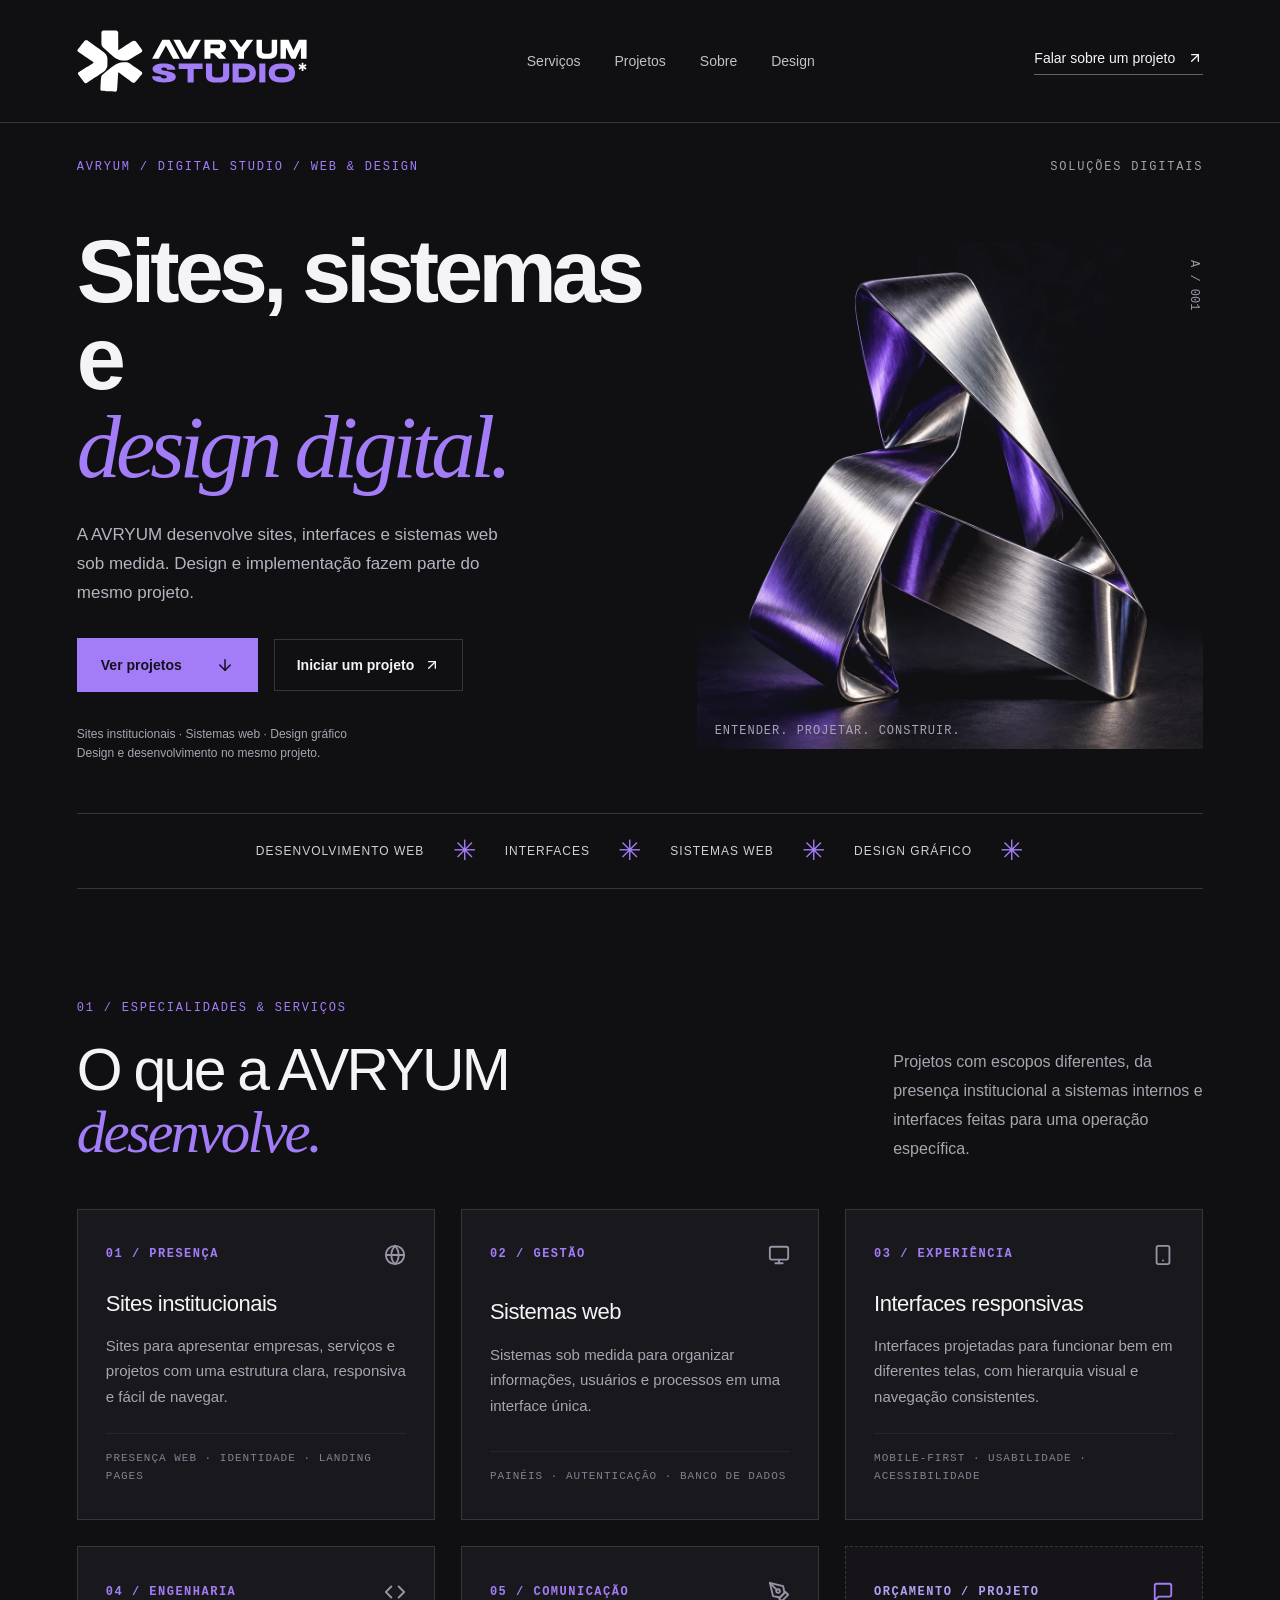
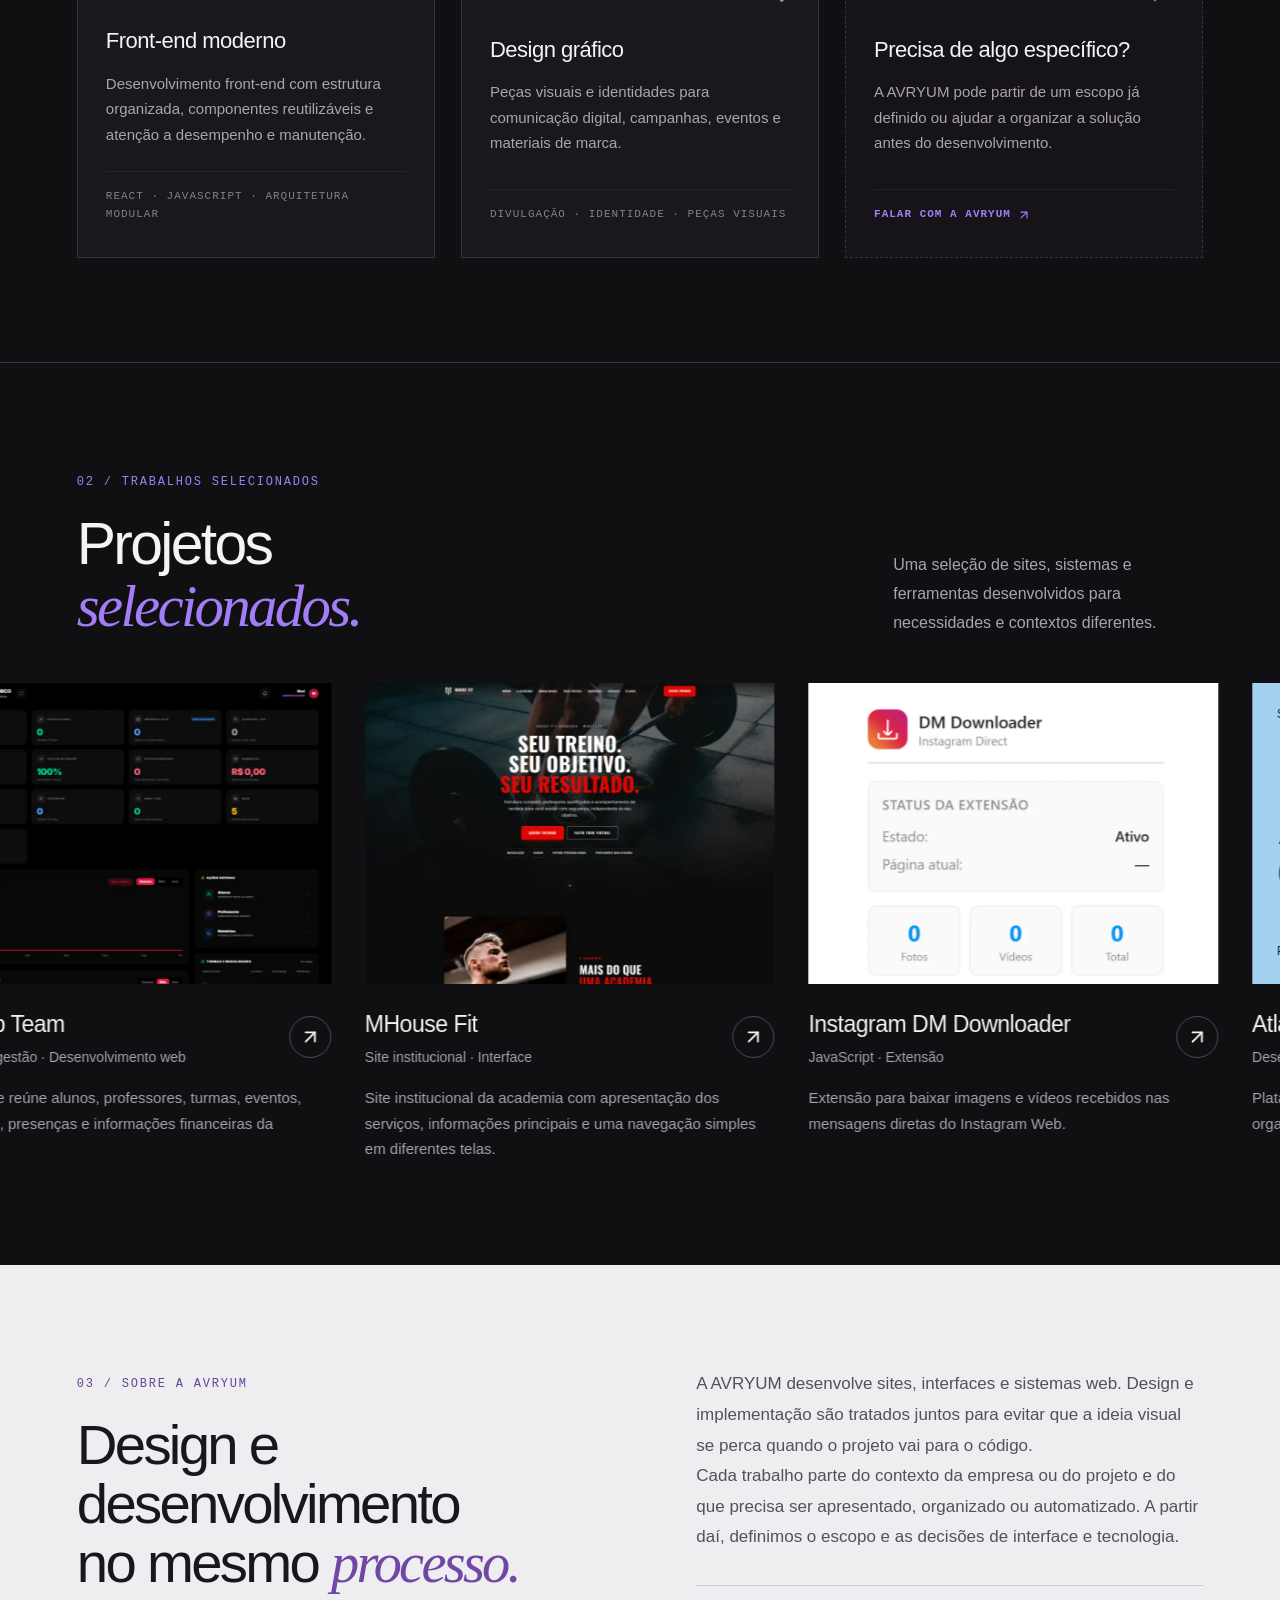
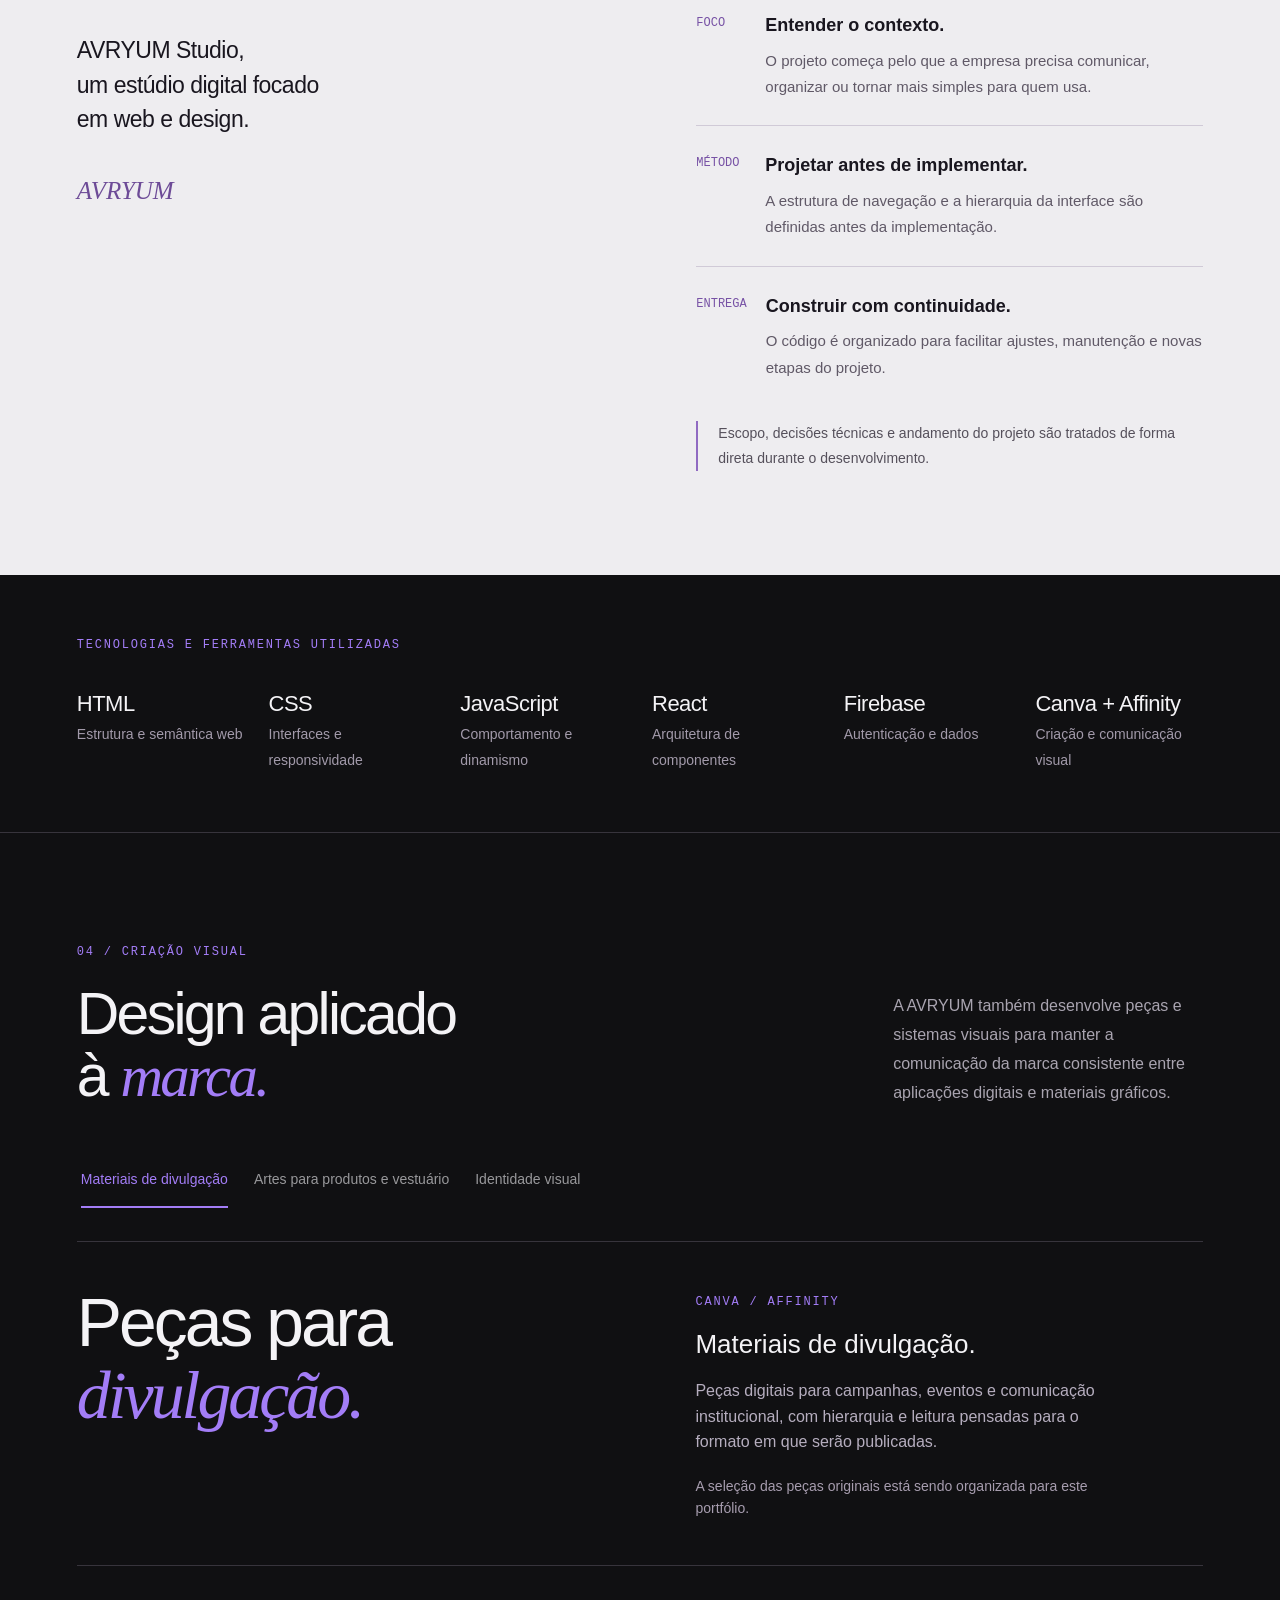
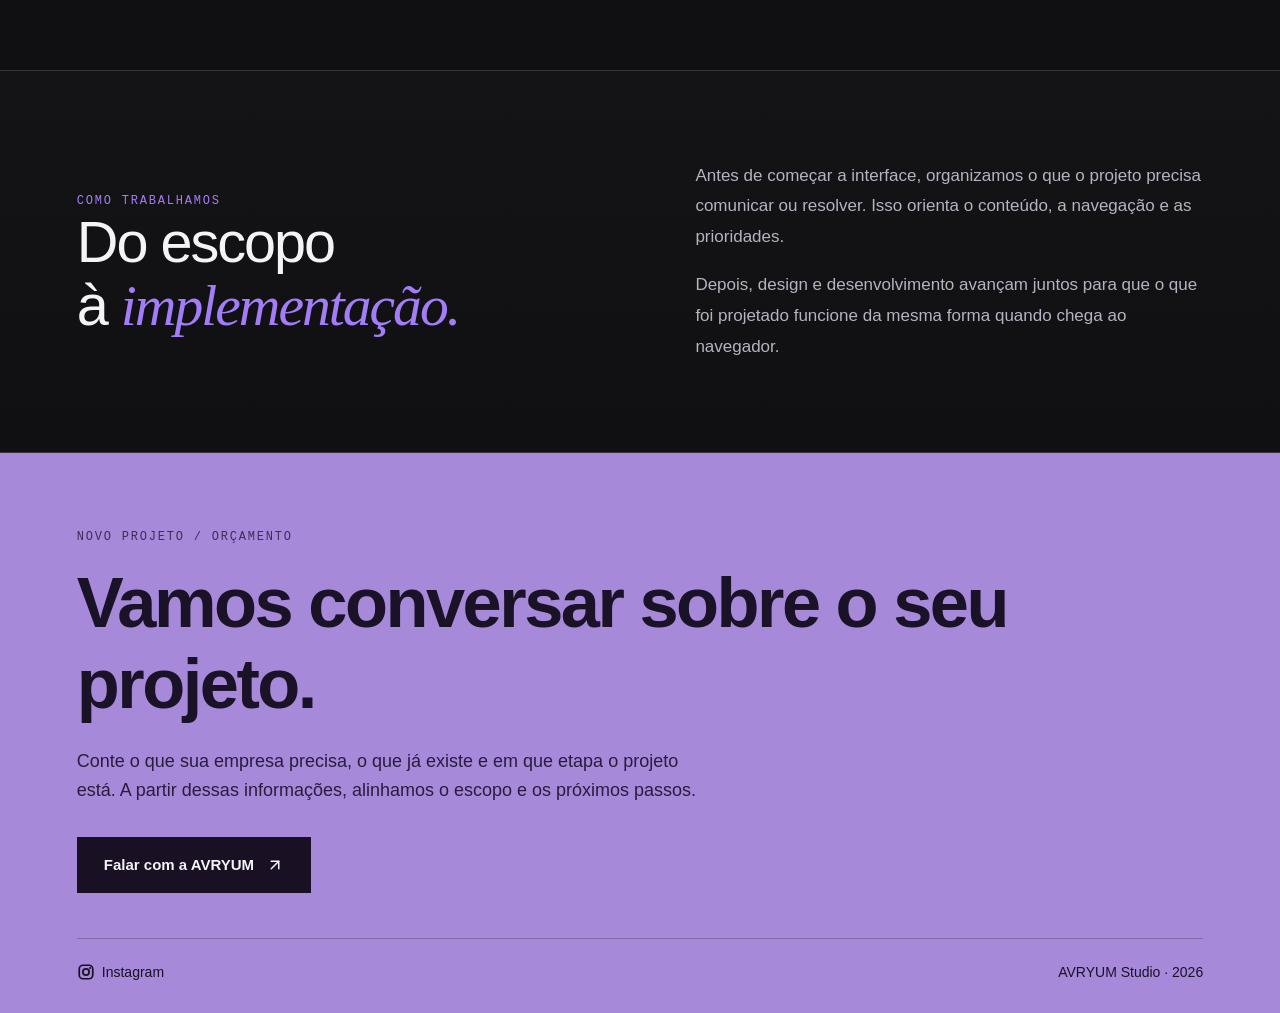
==== index.html @ a6c97e22 "fix(seo): align homepage, sitemap, robots and llms with www domain" ====
<!doctype html>
<html lang="pt-BR">
<head>
  <meta charset="UTF-8" />
  <meta name="viewport" content="width=device-width, initial-scale=1" />
  <meta name="theme-color" content="#101012" />
  <title>Criação de Sites e Sistemas Web | AVRYUM Studio</title>
  <meta name="description" content="A AVRYUM Studio desenvolve sites institucionais, landing pages, sistemas web e interfaces responsivas. Conheça nossos projetos e entre em contato." />
  <meta name="author" content="AVRYUM Studio" />
  <meta name="robots" content="index,follow,max-image-preview:large,max-snippet:-1,max-video-preview:-1" />
  <link rel="canonical" href="https://www.avryum.com.br/" />

  <meta property="og:locale" content="pt_BR" />
  <meta property="og:site_name" content="AVRYUM Studio" />
  <meta property="og:type" content="website" />
  <meta property="og:title" content="Criação de Sites e Sistemas Web | AVRYUM Studio" />
  <meta property="og:description" content="A AVRYUM Studio desenvolve sites institucionais, landing pages, sistemas web e interfaces responsivas. Conheça nossos projetos e entre em contato." />
  <meta property="og:url" content="https://www.avryum.com.br/" />
  <meta property="og:image" content="https://www.avryum.com.br/imagens/hero-art.webp" />
  <meta property="og:image:alt" content="Identidade visual da AVRYUM Studio" />

  <meta name="twitter:card" content="summary_large_image" />
  <meta name="twitter:title" content="Criação de Sites e Sistemas Web | AVRYUM Studio" />
  <meta name="twitter:description" content="A AVRYUM Studio desenvolve sites institucionais, landing pages, sistemas web e interfaces responsivas. Conheça nossos projetos e entre em contato." />
  <meta name="twitter:image" content="https://www.avryum.com.br/imagens/hero-art.webp" />
  <meta name="twitter:image:alt" content="Identidade visual da AVRYUM Studio" />

  <link rel="icon" type="image/x-icon" href="imagens/favicon.ico" />
  <link rel="stylesheet" href="css/estilos.css" />

  <script id="seo-structured-data" type="application/ld+json">
{
  "@context": "https://schema.org",
  "@graph": [
    {
      "@type": "WebSite",
      "@id": "https://www.avryum.com.br/#website",
      "url": "https://www.avryum.com.br/",
      "name": "AVRYUM Studio",
      "alternateName": "AVRYUM",
      "inLanguage": "pt-BR",
      "publisher": {
        "@id": "https://www.avryum.com.br/#avryum"
      },
      "description": "Estúdio digital que desenvolve sites, sistemas web, interfaces responsivas e design."
    },
    {
      "@type": "Organization",
      "@id": "https://www.avryum.com.br/#avryum",
      "name": "AVRYUM Studio",
      "url": "https://www.avryum.com.br/",
      "description": "Estúdio digital de desenvolvimento de sites, sistemas web, interfaces e design.",
      "sameAs": [
        "https://www.instagram.com/avryum.studio/"
      ]
    },
    {
      "@type": "WebPage",
      "@id": "https://www.avryum.com.br/#webpage",
      "url": "https://www.avryum.com.br/",
      "name": "Criação de Sites e Sistemas Web | AVRYUM Studio",
      "description": "A AVRYUM Studio desenvolve sites institucionais, landing pages, sistemas web e interfaces responsivas. Conheça nossos projetos e entre em contato.",
      "inLanguage": "pt-BR",
      "isPartOf": {
        "@id": "https://www.avryum.com.br/#website"
      },
      "about": {
        "@id": "https://www.avryum.com.br/#avryum"
      },
      "primaryImageOfPage": {
        "@type": "ImageObject",
        "url": "https://www.avryum.com.br/imagens/hero-art.webp"
      }
    }
  ]
}
  </script>

  <script defer src="js/interacoes.js"></script>
  <script defer src="js/bibliotecas/liquid-react.js"></script>
  <script defer src="js/card-media.js"></script>
</head>
<body class="antialiased">
  <a class="skip-link" href="#main">Pular para o conteúdo</a>
  <div class="square-cursor" aria-hidden="true"><span></span></div>

  <header class="site-header">
    <a class="wordmark" href="index.html" aria-label="AVRYUM Studio, início"><img class="wordmark-logo" src="imagens/assinatura-horizontal.svg" alt="" aria-hidden="true" /></a>
    <nav aria-label="Principal">
      <a href="#servicos">Serviços</a>
      <a href="#projetos">Projetos</a>
      <a href="#sobre">Sobre</a>
      <a href="#design">Design</a>
    </nav>
    <a class="contact-link" href="#contato">Falar sobre um projeto
      <svg xmlns="http://www.w3.org/2000/svg" width="16" height="16" viewBox="0 0 24 24" fill="none" stroke="currentColor" stroke-width="2" stroke-linecap="round" stroke-linejoin="round" class="lucide lucide-arrow-up-right" aria-hidden="true"><path d="M7 7h10v10"></path><path d="M7 17 17 7"></path></svg>
    </a>
  </header>

  <main id="main">
    <section class="hero" aria-labelledby="titulo-apresentacao">
      <div class="hero-top">
        <span class="eyebrow">AVRYUM / DIGITAL STUDIO / WEB & DESIGN</span><span class="hero-index">SOLUÇÕES DIGITAIS</span>
      </div>
      <div class="hero-grid">
        <div class="hero-copy">
          <h1 id="titulo-apresentacao">Sites, sistemas e<br /><em>design digital.</em></h1>
          <p>A AVRYUM desenvolve sites, interfaces e sistemas web sob medida. Design e implementação fazem parte do mesmo projeto.</p>
          <div class="hero-actions">
            <a class="primary-link" href="#projetos">Ver projetos
              <svg xmlns="http://www.w3.org/2000/svg" width="18" height="18" viewBox="0 0 24 24" fill="none" stroke="currentColor" stroke-width="2" stroke-linecap="round" stroke-linejoin="round" class="lucide lucide-arrow-down" aria-hidden="true"><path d="M12 5v14"></path><path d="m19 12-7 7-7-7"></path></svg>
            </a>
            <a class="secondary-link" href="#contato">Iniciar um projeto
              <svg xmlns="http://www.w3.org/2000/svg" width="16" height="16" viewBox="0 0 24 24" fill="none" stroke="currentColor" stroke-width="2" stroke-linecap="round" stroke-linejoin="round" class="lucide lucide-arrow-up-right" aria-hidden="true"><path d="M7 7h10v10"></path><path d="M7 17 17 7"></path></svg>
            </a>
          </div>
          <div class="hero-footnote"><span>Sites institucionais · Sistemas web · Design gráfico</span><span>Design e desenvolvimento no mesmo projeto.</span></div>
        </div>
        <figure class="hero-art">
          <div id="area-liquid" class="liquid-art">
            <img id="imagem-liquid" src="imagens/hero-art.webp" alt="Arte de identificação visual AVRYUM Studio" width="1100" height="1100" fetchpriority="high" decoding="async" />
          </div>
          <figcaption class="art-caption">ENTENDER. PROJETAR. CONSTRUIR.</figcaption>
          <span class="art-number" aria-label="Arte número 001">A / 001</span>
        </figure>
      </div>
      <div class="discipline-line">
        <span>DESENVOLVIMENTO WEB</span><span class="asterisk">✳</span><span>INTERFACES</span><span class="asterisk">✳</span><span>SISTEMAS WEB</span><span class="asterisk">✳</span><span>DESIGN GRÁFICO</span><span class="asterisk">✳</span>
      </div>
    </section>

    <section id="servicos" class="services-section section" aria-labelledby="titulo-servicos">
      <div class="section-heading">
        <div><span class="eyebrow">01 / ESPECIALIDADES & SERVIÇOS</span><h2 id="titulo-servicos">O que a AVRYUM<br /><em>desenvolve.</em></h2></div>
        <p>Projetos com escopos diferentes, da presença institucional a sistemas internos e interfaces feitas para uma operação específica.</p>
      </div>

      <div class="services-grid">
        <div class="service-card">
          <div class="service-card-top">
            <span class="service-number">01 / PRESENÇA</span>
            <span class="service-icon"><svg xmlns="http://www.w3.org/2000/svg" width="22" height="22" viewBox="0 0 24 24" fill="none" stroke="currentColor" stroke-width="2" stroke-linecap="round" stroke-linejoin="round" aria-hidden="true"><circle cx="12" cy="12" r="10"></circle><path d="M12 2a14.5 14.5 0 0 0 0 20 14.5 14.5 0 0 0 0-20"></path><path d="M2 12h20"></path></svg></span>
          </div>
          <div>
            <h3>Sites institucionais</h3>
            <p>Sites para apresentar empresas, serviços e projetos com uma estrutura clara, responsiva e fácil de navegar.</p>
          </div>
          <div class="service-card-footer">Presença web · Identidade · Landing pages</div>
        </div>

        <div class="service-card">
          <div class="service-card-top">
            <span class="service-number">02 / GESTÃO</span>
            <span class="service-icon"><svg xmlns="http://www.w3.org/2000/svg" width="22" height="22" viewBox="0 0 24 24" fill="none" stroke="currentColor" stroke-width="2" stroke-linecap="round" stroke-linejoin="round" aria-hidden="true"><rect width="20" height="14" x="2" y="3" rx="2"></rect><line x1="8" x2="16" y1="21" y2="21"></line><line x1="12" x2="12" y1="17" y2="21"></line></svg></span>
          </div>
          <div>
            <h3>Sistemas web</h3>
            <p>Sistemas sob medida para organizar informações, usuários e processos em uma interface única.</p>
          </div>
          <div class="service-card-footer">Painéis · Autenticação · Banco de dados</div>
        </div>

        <div class="service-card">
          <div class="service-card-top">
            <span class="service-number">03 / EXPERIÊNCIA</span>
            <span class="service-icon"><svg xmlns="http://www.w3.org/2000/svg" width="22" height="22" viewBox="0 0 24 24" fill="none" stroke="currentColor" stroke-width="2" stroke-linecap="round" stroke-linejoin="round" aria-hidden="true"><rect width="14" height="20" x="5" y="2" rx="2" ry="2"></rect><path d="M12 18h.01"></path></svg></span>
          </div>
          <div>
            <h3>Interfaces responsivas</h3>
            <p>Interfaces projetadas para funcionar bem em diferentes telas, com hierarquia visual e navegação consistentes.</p>
          </div>
          <div class="service-card-footer">Mobile-first · Usabilidade · Acessibilidade</div>
        </div>

        <div class="service-card">
          <div class="service-card-top">
            <span class="service-number">04 / ENGENHARIA</span>
            <span class="service-icon"><svg xmlns="http://www.w3.org/2000/svg" width="22" height="22" viewBox="0 0 24 24" fill="none" stroke="currentColor" stroke-width="2" stroke-linecap="round" stroke-linejoin="round" aria-hidden="true"><polyline points="16 18 22 12 16 6"></polyline><polyline points="8 6 2 12 8 18"></polyline></svg></span>
          </div>
          <div>
            <h3>Front-end moderno</h3>
            <p>Desenvolvimento front-end com estrutura organizada, componentes reutilizáveis e atenção a desempenho e manutenção.</p>
          </div>
          <div class="service-card-footer">React · JavaScript · Arquitetura modular</div>
        </div>

        <div class="service-card">
          <div class="service-card-top">
            <span class="service-number">05 / COMUNICAÇÃO</span>
            <span class="service-icon"><svg xmlns="http://www.w3.org/2000/svg" width="22" height="22" viewBox="0 0 24 24" fill="none" stroke="currentColor" stroke-width="2" stroke-linecap="round" stroke-linejoin="round" aria-hidden="true"><path d="m12 19 7-7 3 3-7 7-3-3z"></path><path d="m18 13-1.5-7.5L2 2l3.5 14.5L13 18l5-5z"></path><path d="m2 2 7.586 7.586"></path><circle cx="11" cy="11" r="2"></circle></svg></span>
          </div>
          <div>
            <h3>Design gráfico</h3>
            <p>Peças visuais e identidades para comunicação digital, campanhas, eventos e materiais de marca.</p>
          </div>
          <div class="service-card-footer">Divulgação · Identidade · Peças visuais</div>
        </div>

        <div class="service-card" style="border-style:dashed;background:rgba(173,140,255,0.03);">
          <div class="service-card-top">
            <span class="service-number" style="color:#b59ff5;">ORÇAMENTO / PROJETO</span>
            <span class="service-icon" style="color:var(--purple);"><svg xmlns="http://www.w3.org/2000/svg" width="22" height="22" viewBox="0 0 24 24" fill="none" stroke="currentColor" stroke-width="2" stroke-linecap="round" stroke-linejoin="round" aria-hidden="true"><path d="M21 15a2 2 0 0 1-2 2H7l-4 4V5a2 2 0 0 1 2-2h14a2 2 0 0 1 2 2z"></path></svg></span>
          </div>
          <div>
            <h3>Precisa de algo específico?</h3>
            <p>A AVRYUM pode partir de um escopo já definido ou ajudar a organizar a solução antes do desenvolvimento.</p>
          </div>
          <div class="service-card-footer"><a href="#contato" style="color:var(--purple);font-weight:600;display:inline-flex;align-items:center;gap:6px;">Falar com a AVRYUM <svg xmlns="http://www.w3.org/2000/svg" width="14" height="14" viewBox="0 0 24 24" fill="none" stroke="currentColor" stroke-width="2" stroke-linecap="round" stroke-linejoin="round" aria-hidden="true"><path d="M7 7h10v10"></path><path d="M7 17 17 7"></path></svg></a></div>
        </div>
      </div>
    </section>

    <section id="projetos" class="work section" aria-labelledby="titulo-projetos">
      <div class="section-heading">
        <div><span class="eyebrow">02 / TRABALHOS SELECIONADOS</span><h2 id="titulo-projetos">Projetos<br /><em>selecionados.</em></h2></div>
        <p>Uma seleção de sites, sistemas e ferramentas desenvolvidos para necessidades e contextos diferentes.</p>
      </div>

      <div class="project-grid">
        <a class="project-card" href="projetos/rs-top-team/index.html" aria-label="Ver estudo de caso do projeto R.S. Top Team">
          <div class="project-cover rs" data-media-type="slideshow" data-project="rs-top-team">
            <div class="cover-media" aria-hidden="true"></div>
            <div class="cover-meta"><span>SISTEMA DE GESTÃO / DESENVOLVIMENTO WEB</span><svg xmlns="http://www.w3.org/2000/svg" width="23" height="23" viewBox="0 0 24 24" fill="none" stroke="currentColor" stroke-width="2" stroke-linecap="round" stroke-linejoin="round" class="lucide lucide-arrow-up-right" aria-hidden="true"><path d="M7 7h10v10"></path><path d="M7 17 17 7"></path></svg></div>
            <div class="cover-name">R.S.<span>TOP TEAM</span></div>
            <div class="cover-bottom"><span>Gestão dentro e fora do treino.</span><span>Projeto 01</span></div>
          </div>
          <div class="project-caption"><div><h3>R.S. Top Team</h3><p>Sistema de gestão · Desenvolvimento web</p></div><span class="round-arrow"><svg xmlns="http://www.w3.org/2000/svg" width="22" height="22" viewBox="0 0 24 24" fill="none" stroke="currentColor" stroke-width="2" stroke-linecap="round" stroke-linejoin="round" aria-hidden="true"><path d="M7 7h10v10"></path><path d="M7 17 17 7"></path></svg></span></div>
          <p class="project-summary">Sistema que reúne alunos, professores, turmas, eventos, graduações, presenças e informações financeiras da academia.</p>
        </a>

        <a class="project-card" href="projetos/mhouse-fit/index.html" aria-label="Ver estudo de caso do projeto MHouse Fit">
          <div class="project-cover mh" data-media-type="scroll" data-project="mhouse-fit">
            <div class="cover-media" aria-hidden="true"></div>
            <div class="cover-meta"><span>SITE INSTITUCIONAL / DESENVOLVIMENTO WEB</span><svg xmlns="http://www.w3.org/2000/svg" width="23" height="23" viewBox="0 0 24 24" fill="none" stroke="currentColor" stroke-width="2" stroke-linecap="round" stroke-linejoin="round" aria-hidden="true"><path d="M7 7h10v10"></path><path d="M7 17 17 7"></path></svg></div>
            <div class="cover-name">MHOUSE<span>FIT</span></div>
            <div class="cover-bottom"><span>Presença digital para negócios reais.</span><span>Projeto 02</span></div>
          </div>
          <div class="project-caption"><div><h3>MHouse Fit</h3><p>Site institucional · Interface</p></div><span class="round-arrow"><svg xmlns="http://www.w3.org/2000/svg" width="22" height="22" viewBox="0 0 24 24" fill="none" stroke="currentColor" stroke-width="2" stroke-linecap="round" stroke-linejoin="round" aria-hidden="true"><path d="M7 7h10v10"></path><path d="M7 17 17 7"></path></svg></span></div>
          <p class="project-summary">Site institucional da academia com apresentação dos serviços, informações principais e uma navegação simples em diferentes telas.</p>
        </a>

        <a class="project-card" href="projetos/instagram-dm-downloader/index.html" aria-label="Ver estudo de caso do projeto Instagram DM Downloader">
          <div class="project-cover ig" data-media-type="scroll" data-project="instagram-dm">
            <div class="cover-media" aria-hidden="true"></div>
            <div class="cover-meta"><span>EXTENSÃO / JAVASCRIPT</span><svg xmlns="http://www.w3.org/2000/svg" width="23" height="23" viewBox="0 0 24 24" fill="none" stroke="currentColor" stroke-width="2" stroke-linecap="round" stroke-linejoin="round" aria-hidden="true"><path d="M7 7h10v10"></path><path d="M7 17 17 7"></path></svg></div>
            <div class="cover-name">INSTAGRAM<span>DM</span></div>
            <div class="cover-bottom"><span>Recursos simples para tarefas repetitivas.</span><span>Projeto 03</span></div>
          </div>
          <div class="project-caption"><div><h3>Instagram DM Downloader</h3><p>JavaScript · Extensão</p></div><span class="round-arrow"><svg xmlns="http://www.w3.org/2000/svg" width="22" height="22" viewBox="0 0 24 24" fill="none" stroke="currentColor" stroke-width="2" stroke-linecap="round" stroke-linejoin="round" aria-hidden="true"><path d="M7 7h10v10"></path><path d="M7 17 17 7"></path></svg></span></div>
          <p class="project-summary">Extensão para baixar imagens e vídeos recebidos nas mensagens diretas do Instagram Web.</p>
        </a>

        <a class="project-card" href="projetos/atlas-gestao/index.html" aria-label="Ver estudo de caso do projeto Atlas Gestão">
          <div class="project-cover ag" data-media-type="scroll" data-project="atlas-gestao">
            <div class="cover-media" aria-hidden="true"></div>
            <div class="cover-meta"><span>SAAS / SISTEMA WEB</span><svg xmlns="http://www.w3.org/2000/svg" width="23" height="23" viewBox="0 0 24 24" fill="none" stroke="currentColor" stroke-width="2" stroke-linecap="round" stroke-linejoin="round" aria-hidden="true"><path d="M7 7h10v10"></path><path d="M7 17 17 7"></path></svg></div>
            <div class="cover-name">ATLAS<span>GESTÃO</span></div>
            <div class="cover-bottom"><span>Processos organizados em um só lugar.</span><span>Projeto 04</span></div>
          </div>
          <div class="project-caption"><div><h3>Atlas Gestão</h3><p>Desenvolvimento Web · SaaS</p></div><span class="round-arrow"><svg xmlns="http://www.w3.org/2000/svg" width="22" height="22" viewBox="0 0 24 24" fill="none" stroke="currentColor" stroke-width="2" stroke-linecap="round" stroke-linejoin="round" aria-hidden="true"><path d="M7 7h10v10"></path><path d="M7 17 17 7"></path></svg></span></div>
          <p class="project-summary">Plataforma de gestão para academias, com separação entre organizações, usuários, permissões e informações.</p>
        </a>
      </div>
    </section>

    <section class="about section" id="sobre" aria-labelledby="titulo-sobre">
      <div class="about-heading">
        <span class="eyebrow">03 / SOBRE A AVRYUM</span>
        <h2 id="titulo-sobre">Design e desenvolvimento<br />no mesmo <em>processo.</em></h2>
        <p class="about-lead">AVRYUM Studio,<br />um estúdio digital focado<br />em web e design.</p>
        <span class="signature">AVRYUM</span>
      </div>
      <div class="about-story">
        <p>A AVRYUM desenvolve sites, interfaces e sistemas web. Design e implementação são tratados juntos para evitar que a ideia visual se perca quando o projeto vai para o código.</p>
        <p>Cada trabalho parte do contexto da empresa ou do projeto e do que precisa ser apresentado, organizado ou automatizado. A partir daí, definimos o escopo e as decisões de interface e tecnologia.</p>
        <div class="timeline">
          <div><span>FOCO</span><div><h3>Entender o contexto.</h3><p>O projeto começa pelo que a empresa precisa comunicar, organizar ou tornar mais simples para quem usa.</p></div></div>
          <div><span>MÉTODO</span><div><h3>Projetar antes de implementar.</h3><p>A estrutura de navegação e a hierarquia da interface são definidas antes da implementação.</p></div></div>
          <div><span>ENTREGA</span><div><h3>Construir com continuidade.</h3><p>O código é organizado para facilitar ajustes, manutenção e novas etapas do projeto.</p></div></div>
        </div>
        <p class="honest-note">Escopo, decisões técnicas e andamento do projeto são tratados de forma direta durante o desenvolvimento.</p>
      </div>
    </section>

    <section class="toolbox section" aria-labelledby="titulo-ferramentas">
      <span class="eyebrow" id="titulo-ferramentas">TECNOLOGIAS E FERRAMENTAS UTILIZADAS</span>
      <div class="tools-row">
        <div><h3>HTML</h3><span>Estrutura e semântica web</span></div>
        <div><h3>CSS</h3><span>Interfaces e responsividade</span></div>
        <div><h3>JavaScript</h3><span>Comportamento e dinamismo</span></div>
        <div><h3>React</h3><span>Arquitetura de componentes</span></div>
        <div><h3>Firebase</h3><span>Autenticação e dados</span></div>
        <div><h3>Canva + Affinity</h3><span>Criação e comunicação visual</span></div>
      </div>
    </section>

    <section class="design section" id="design" aria-labelledby="titulo-design">
      <div class="section-heading">
        <div><span class="eyebrow">04 / CRIAÇÃO VISUAL</span><h2 id="titulo-design">Design aplicado<br />à <em>marca.</em></h2></div>
        <p>A AVRYUM também desenvolve peças e sistemas visuais para manter a comunicação da marca consistente entre aplicações digitais e materiais gráficos.</p>
      </div>
      <div class="design-tabs" data-slot="tabs" data-orientation="horizontal">
        <div aria-label="Especialidades em design" role="tablist" data-slot="tabs-list" data-variant="line">
          <button type="button" role="tab" id="aba-banners" aria-controls="painel-banners" aria-selected="true" tabindex="0" data-slot="tabs-trigger" data-state="active">Materiais de divulgação</button>
          <button type="button" role="tab" id="aba-camisetas" aria-controls="painel-camisetas" aria-selected="false" tabindex="-1" data-slot="tabs-trigger" data-state="inactive">Artes para produtos e vestuário</button>
          <button type="button" role="tab" id="aba-processo" aria-controls="painel-processo" aria-selected="false" tabindex="-1" data-slot="tabs-trigger" data-state="inactive">Identidade visual</button>
        </div>

        <div role="tabpanel" id="painel-banners" aria-labelledby="aba-banners" tabindex="0" data-slot="tabs-content" data-state="active">
          <div class="design-panel"><span class="big-type">Peças para<br /><em>divulgação.</em></span><div><span class="eyebrow">CANVA / AFFINITY</span><h3>Materiais de divulgação.</h3><p>Peças digitais para campanhas, eventos e comunicação institucional, com hierarquia e leitura pensadas para o formato em que serão publicadas.</p><p class="muted">A seleção das peças originais está sendo organizada para este portfólio.</p></div></div>
        </div>
        <div role="tabpanel" id="painel-camisetas" aria-labelledby="aba-camisetas" tabindex="0" hidden data-slot="tabs-content" data-state="inactive">
          <div class="design-panel"><span class="big-type">Artes para<br /><em>produtos.</em></span><div><span class="eyebrow">DESIGN GRÁFICO</span><h3>Artes para produtos e vestuário.</h3><p>Composições para camisetas e outros materiais físicos, adaptadas à aplicação e às limitações de produção.</p><p class="muted">As peças originais serão adicionadas à seleção.</p></div></div>
        </div>
        <div role="tabpanel" id="painel-processo" aria-labelledby="aba-processo" tabindex="0" hidden data-slot="tabs-content" data-state="inactive">
          <div class="design-panel"><span class="big-type">Identidade<br /><em>visual.</em></span><div><span class="eyebrow">IDENTIDADE VISUAL</span><h3>Sistema visual da marca.</h3><p>Definição de tipografia, cores e elementos gráficos para dar consistência às aplicações da marca.</p></div></div>
        </div>
      </div>
    </section>

    <section class="solution-mindset" aria-labelledby="titulo-mindset">
      <div class="mindset-container">
        <div>
          <span class="eyebrow">COMO TRABALHAMOS</span>
          <h2 id="titulo-mindset">Do escopo<br />à <em>implementação.</em></h2>
        </div>
        <div class="mindset-copy">
          <p>Antes de começar a interface, organizamos o que o projeto precisa comunicar ou resolver. Isso orienta o conteúdo, a navegação e as prioridades.</p>
          <p>Depois, design e desenvolvimento avançam juntos para que o que foi projetado funcione da mesma forma quando chega ao navegador.</p>
        </div>
      </div>
    </section>
  </main>

  <footer id="contato">
    <div class="eyebrow">NOVO PROJETO / ORÇAMENTO</div>
    <div class="footer-title">Vamos conversar sobre o seu projeto.</div>
    <p class="footer-lead">Conte o que sua empresa precisa, o que já existe e em que etapa o projeto está. A partir dessas informações, alinhamos o escopo e os próximos passos.</p>
    <div class="footer-actions">
      <a class="footer-btn-primary" href="https://ig.me/m/avryum.studio" target="_blank" rel="noreferrer">
        Falar com a AVRYUM
        <svg xmlns="http://www.w3.org/2000/svg" width="18" height="18" viewBox="0 0 24 24" fill="none" stroke="currentColor" stroke-width="2" stroke-linecap="round" stroke-linejoin="round" aria-hidden="true"><path d="M7 7h10v10"></path><path d="M7 17 17 7"></path></svg>
      </a>
    </div>
    <div class="footer-bottom">
      <div class="socials">
      
        <a href="https://ig.me/m/avryum.studio" target="_blank" rel="noreferrer"><span class="icon-instagram" aria-hidden="true"></span>Instagram</a>
      </div>
      <span>AVRYUM Studio · 2026</span>
    </div>
  </footer>
</body>
</html>
---- css/estilos.css ----
/* BASE: substitui o reset do framework sem exigir instalação. */
*,::before,::after {
  box-sizing:border-box;
  border:0 solid;
  margin:0;
  padding:0
}

html {
  line-height:1.5;
  -webkit-text-size-adjust:100%;
  tab-size:4
}

body {
  line-height:inherit
}

h1,h2,h3,h4,h5,h6 {
  font-size:inherit;
  font-weight:inherit
}

a {
  color:inherit;
  text-decoration:inherit
}

figure {
  margin:0
}

button,input,select,textarea {
  font:inherit;
  color:inherit;
  background:transparent;
  border-radius:0
}

button {
  cursor:pointer
}

img,svg,video,canvas {
  display:block;
  vertical-align:middle
}

img,video {
  max-width:100%;
  height:auto
}

sup {
  font-size:75%;
  line-height:0;
  position:relative;
  vertical-align:baseline;
  top:-.5em
}

[hidden] {
  display:none!important
}

.antialiased {
  -webkit-font-smoothing:antialiased;
  -moz-osx-font-smoothing:grayscale
}

/* ABAS: aparência original, interação acessível em JavaScript comum. */
.design-tabs {
  display:flex;
  flex-direction:column;
  gap:.5rem
}

.design-tabs [data-slot=tabs-list] {
  display:inline-flex;
  width:fit-content;
  align-items:center;
  justify-content:center;
  padding:3px;
  color:var(--muted-foreground)
}

.design-tabs [data-slot=tabs-trigger] {
  position:relative;
  display:inline-flex;
  align-items:center;
  justify-content:center;
  gap:6px;
  border:1px solid transparent;
  font-weight:500;
  white-space:nowrap;
  color:color-mix(in srgb,var(--foreground) 60%,transparent);
  transition:all .15s
}

.design-tabs [data-slot=tabs-trigger]:hover {
  color:var(--foreground)
}

.design-tabs [data-slot=tabs-trigger]::after {
  content:"";
  position:absolute;
  left:0;
  right:0;
  bottom:-5px;
  height:2px;
  opacity:0;
  transition:opacity .15s
}

.design-tabs [data-slot=tabs-trigger][data-state=active]::after {
  opacity:1
}

.design-tabs [data-slot=tabs-content] {
  flex:1;
  outline:none
}

.liquid-art {
  position:relative;
  overflow:hidden
}

.liquid-brilho {
  position:absolute;
  left:0;
  top:0;
  width:44%;
  aspect-ratio:1;
  border-radius:50%;
  pointer-events:none;
  opacity:0;
  transform:translate(-50%,-50%);
  background:radial-gradient(circle,rgba(189,151,255,.38),rgba(130,80,220,.14) 35%,transparent 72%);
  filter:blur(18px);
  mix-blend-mode:screen;
  transition:opacity .35s ease,left .12s ease,top .12s ease
}


/* VISUAL ORIGINAL: cores, tamanhos e margens não foram redesenhados. */
.liquid-art {
  width:100%;
  height:100%
}

:root {
  color-scheme:dark;
  --background:#101012;
  --foreground:#f4f3f6;
  --card:#19191d;
  --card-foreground:#f4f3f6;
  --popover:#19191d;
  --popover-foreground:#f4f3f6;
  --primary:#ad8cff;
  --primary-foreground:#111014;
  --secondary:#242127;
  --secondary-foreground:#f4f3f6;
  --muted:#242127;
  --muted-foreground:#ada9b5;
  --accent:#34303b;
  --accent-foreground:#fff;
  --border:#37343c;
  --ring:#ad8cff;
  --purple:#a37df7;
  
}

* {
  box-sizing:border-box
}
html {
  scroll-behavior:smooth;
  scroll-padding-top:36px
}
body {
  margin:0;
  background:var(--background);
  color:var(--foreground);
  font-family:Arial,Helvetica,sans-serif;
  font-size:16px;
  line-height:1.6
}
a {
  color:inherit;
  text-decoration:none
}
button {
  font:inherit
}
a:focus-visible,button:focus-visible {
  outline:2px solid var(--purple);
  outline-offset:7px
}
::selection {
  background:#a37df7;
  color:#111
}
h1,h2,h3,p {
  margin:0
}
em {
  font-family:Georgia,'Times New Roman',serif;
  font-weight:400
}
svg {
  flex-shrink:0
}

/* CABEÇALHO E NAVEGAÇÃO */
.site-header {
  max-width:1440px;
  margin:auto;
  display:flex;
  align-items:center;
  justify-content:space-between;
  padding:30px 6%;
  border-bottom:1px solid var(--border);
  gap:28px
}
.wordmark {
  font-size:31px;
  font-weight:800;
  letter-spacing:-2px;
  line-height:1
}
.wordmark span {
  color:var(--purple)
}
.wordmark sup {
  font-size:11px;
  letter-spacing:0;
  vertical-align:top;
  margin-left:3px
}
.site-header nav {
  display:flex;
  gap:34px;
  font-size:14px
}
.site-header nav a {
  color:#c2bfc7
}
.site-header a:hover {
  color:var(--purple)
}
.contact-link {
  display:flex;
  align-items:center;
  gap:12px;
  font-size:14px;
  border-bottom:1px solid #65606f;
  padding-bottom:5px
}

/* APRESENTAÇÃO INICIAL */
.hero {
  max-width:1440px;
  margin:auto;
  padding:35px 6% 0
}
.hero-top {
  display:flex;
  justify-content:space-between
}
.eyebrow,.hero-index {
  font-size:12px;
  letter-spacing:1.8px;
  font-family:monospace;
  font-weight:500
}
.eyebrow {
  color:var(--purple)
}
.hero-index {
  color:#a6a1ad
}
.hero-grid {
  display:grid;
  grid-template-columns:1.2fr 1fr;
  align-items:center;
  min-height:570px;
  gap:12px
}
.hero-copy {
  position:relative;
  z-index:2;
  padding:50px 0
}
h1 {
  font-size:clamp(56px,6.9vw,104px);
  font-weight:600;
  line-height:.99;
  letter-spacing:-5px
}
h1 em {
  color:var(--purple)
}
.hero-copy>p {
  font-size:17px;
  line-height:1.7;
  color:#b7b3bf;
  max-width:430px;
  margin:30px 0
}
.hero-actions {
  display:flex;
  align-items:center;
  gap:16px;
  flex-wrap:wrap
}
.primary-link {
  display:inline-flex;
  align-items:center;
  gap:34px;
  background:var(--purple);
  color:#15101e;
  padding:15px 23px;
  font-size:14px;
  font-weight:600;
  border:1px solid var(--purple);
  transition:background .2s,transform .2s
}
.primary-link:hover {
  background:#c4acff;
  transform:translateY(-2px)
}
.secondary-link {
  display:inline-flex;
  align-items:center;
  gap:10px;
  background:transparent;
  color:#f4f3f6;
  padding:14px 22px;
  font-size:14px;
  font-weight:600;
  border:1px solid var(--border);
  transition:border-color .2s,background .2s,color .2s,transform .2s
}
.secondary-link:hover {
  border-color:var(--purple);
  color:var(--purple);
  background:rgba(163,125,247,.08);
  transform:translateY(-2px)
}
.hero-footnote {
  display:flex;
  flex-direction:column;
  color:#aaa4b3;
  font-size:12px;
  margin-top:33px;
  line-height:1.6
}
.hero-art {
  position:relative;
  aspect-ratio:1/1;
  min-width:0
}
.hero-art img {
  width:100%;
  height:100%;
  object-fit:cover;
  mix-blend-mode:lighten
}
.art-caption {
  position:absolute;
  bottom:8px;
  left:18px;
  font-family:monospace;
  font-size:12px;
  letter-spacing:1px;
  color:#aaa2b6
}
.art-number {
  position:absolute;
  right:0;
  top:18px;
  writing-mode:vertical-rl;
  font-family:monospace;
  font-size:12px;
  color:#9e96aa
}
.discipline-line {
  border-top:1px solid var(--border);
  border-bottom:1px solid var(--border);
  padding:23px 0;
  display:flex;
  align-items:center;
  justify-content:space-between;
  gap:18px;
  font-size:12px;
  letter-spacing:1px;
  color:#d3cfd9
}
.asterisk {
  color:var(--purple);
  font-size:28px;
  line-height:1
}

/* SEÇÕES E PROJETOS */
.section {
  max-width:1440px;
  margin:auto;
  padding:104px 6%
}
.section-heading {
  display:flex;
  justify-content:space-between;
  align-items:flex-end;
  gap:50px;
  margin-bottom:45px
}
.section-heading>p {
  max-width:310px;
  font-size:16px;
  color:#a9a4b0;
  line-height:1.8
}
h2 {
  font-size:clamp(42px,4.6vw,67px);
  line-height:1.05;
  letter-spacing:-2.7px;
  font-weight:500;
  margin-top:20px
}
h2 em {
  color:var(--purple)
}

/* SERVIÇOS E ESPECIALIDADES */
.services-section {
  border-bottom:1px solid var(--border);
}
.services-grid {
  display:grid;
  grid-template-columns:repeat(3,1fr);
  gap:26px;
  margin-top:20px
}
.service-card {
  background:var(--card);
  border:1px solid var(--border);
  padding:34px 28px;
  display:flex;
  flex-direction:column;
  justify-content:space-between;
  transition:transform .25s,border-color .25s,background .25s;
  position:relative
}
.service-card:hover {
  transform:translateY(-4px);
  border-color:var(--purple);
  background:#1c1b20
}
.service-card-top {
  display:flex;
  justify-content:space-between;
  align-items:center;
  margin-bottom:20px
}
.service-number {
  font-family:monospace;
  font-size:12px;
  color:var(--purple);
  letter-spacing:1.5px;
  font-weight:600
}
.service-icon {
  color:#9a92a5
}
.service-card h3 {
  font-size:22px;
  font-weight:500;
  letter-spacing:-.5px;
  margin-bottom:12px;
  color:#f4f3f6
}
.service-card p {
  font-size:15px;
  line-height:1.7;
  color:#aaa4b2
}
.service-card-footer {
  margin-top:24px;
  padding-top:16px;
  border-top:1px solid rgba(255,255,255,.06);
  font-family:monospace;
  font-size:11px;
  color:#857f8f;
  letter-spacing:1px;
  text-transform:uppercase
}

.work {
  overflow:hidden;
}
.project-grid {
  --grid-gap:34px;
  display:flex;
  gap:var(--grid-gap);
  width:max-content;
  animation:marquee 30s linear infinite;
}
.project-grid:hover {
  animation-play-state:paused;
}
@keyframes marquee {
  0% { transform:translateX(0); }
  100% { transform:translateX(calc(-50% - (var(--grid-gap) / 2))); }
}
.project-card {
  display:block;
  min-width:0;
  flex:0 0 32vw;
}
.project-cover {
  aspect-ratio:1.36;
  position:relative;
  display:flex;
  flex-direction:column;
  justify-content:space-between;
  padding:25px;
  overflow:hidden;
  transition:transform .35s
}
.project-card:hover .project-cover {
  transform:translateY(-5px)
}
.rs {
  background:#c0a5f0;
  color:#20132e
}
.mh {
  background:#e6e6e3;
  color:#161617
}
.ig {
  background:#f4a6d1;
  color:#2e1320
}
.ag {
  background:#a5d1f0;
  color:#13202e
}
.cover-meta,.cover-bottom {
  display:flex;
  justify-content:space-between;
  gap:12px;
  font:12px monospace;
  letter-spacing:1px
}
.cover-name {
  font-size:clamp(40px,6vw,90px);
  font-weight:900;
  letter-spacing:-5px;
  line-height:.92
}
.cover-name>span {
  display:block
}
.rs .cover-name>span {
  font-size:.57em;
  letter-spacing:-2px
}
.mh .cover-name>span {
  font-style:italic;
  color:#685189
}
.ig .cover-name>span {
  font-size:.6em;
  letter-spacing:-2px;
  color:#ad4b80
}
.ag .cover-name>span {
  font-size:.6em;
  letter-spacing:-2px;
  color:#4b80ad
}
.cover-bottom {
  font-size:12px;
  letter-spacing:0
}
.project-caption {
  display:flex;
  justify-content:space-between;
  align-items:center;
  padding-top:22px;
  gap:16px
}
.project-caption h3 {
  font-size:23px;
  font-weight:500;
  letter-spacing:-.5px
}
.project-caption p {
  font-size:14px;
  color:#a9a2b2;
  margin-top:3px
}
.round-arrow {
  display:grid;
  place-items:center;
  border:1px solid #504959;
  width:42px;
  height:42px;
  border-radius:50%;
  transition:background .2s;
  flex-shrink:0
}
.project-card:hover .round-arrow {
  background:var(--purple);
  color:#17121d
}
.project-summary {
  font-size:15px;
  line-height:1.7;
  color:#aaa4b1;
  margin-top:17px;
  max-width:440px
}

/* SOBRE MIM */
.about {
  background:#eeedf0;
  color:#19161f;
  display:grid;
  grid-template-columns:1fr 1fr;
  gap:10%;
  max-width:none;
  padding-left:max(6%,calc((100% - 1268px)/2));
  padding-right:max(6%,calc((100% - 1268px)/2))
}
.about .eyebrow {
  color:#684497
}
.about h2 {
  font-size:clamp(40px,4.4vw,63px)
}
.about h2 em {
  color:#7047a5
}
.about-lead {
  margin-top:40px;
  font-size:23px;
  line-height:1.5;
  letter-spacing:-.5px
}
.signature {
  display:block;
  font-family:Georgia,serif;
  font-size:25px;
  font-style:italic;
  color:#6d4b97;
  margin-top:34px
}
.about-story>p {
  font-size:17px;
  line-height:1.8;
  color:#55505b
}
.timeline {
  margin-top:32px
}
.timeline>div {
  display:flex;
  gap:30px;
  border-top:1px solid #d0cad7;
  padding:25px 0
}
.timeline>div>span {
  font:12px monospace;
  color:#7752a5;
  min-width:39px;
  margin-top:5px
}
.timeline h3 {
  font-size:18px;
  font-weight:600;
  margin-bottom:8px
}
.timeline p {
  font-size:15px;
  line-height:1.75;
  color:#605967
}
.about-story .honest-note {
  font-size:14px;
  border-left:2px solid #906ac2;
  padding-left:20px;
  margin-top:15px
}

/* CONHECIMENTOS */
.toolbox {
  padding-top:55px;
  padding-bottom:60px;
  border-bottom:1px solid var(--border)
}
.tools-row {
  display:grid;
  grid-template-columns:repeat(6,1fr);
  margin-top:30px;
  gap:24px
}
.tools-row h3 {
  font-size:22px;
  letter-spacing:-.5px;
  font-weight:500
}
.tools-row span {
  font-size:14px;
  color:#a29aaa
}

/* ÁREA DE DESIGN */
.design-tabs [data-slot=tabs-list] {
  height:auto;
  gap:24px;
  margin-bottom:26px;
  flex-wrap:wrap
}
.design-tabs [data-slot=tabs-trigger] {
  padding:12px 0;
  font-size:14px;
  border-radius:0;
  flex:none
}
.design-tabs [data-slot=tabs-trigger][data-state=active] {
  color:var(--purple)
}
.design-tabs [data-slot=tabs-trigger]:after {
  background:var(--purple)
}
.design-panel {
  border-top:1px solid var(--border);
  border-bottom:1px solid var(--border);
  display:grid;
  grid-template-columns:1.1fr 1fr;
  gap:60px;
  padding:45px 0
}
.big-type {
  font-size:clamp(40px,5.3vw,75px);
  letter-spacing:-3px;
  line-height:1.07;
  font-weight:500
}
.big-type em {
  color:var(--purple)
}
.design-panel>div {
  max-width:430px;
  align-self:center
}
.design-panel h3 {
  font-size:26px;
  font-weight:500;
  margin:12px 0
}
.design-panel p {
  font-size:16px;
  color:#b6aebf
}
.design-panel p.muted {
  font-size:14px;
  color:#a79daf;
  margin-top:20px
}

/* POSICIONAMENTO DESENVOLVIMENTO + DESIGN */
.solution-mindset {
  border-top:1px solid var(--border);
  border-bottom:1px solid var(--border);
  background:linear-gradient(180deg,#141417 0%,#101012 100%);
  padding:90px 6%
}
.mindset-container {
  max-width:1440px;
  margin:auto;
  display:grid;
  grid-template-columns:1.1fr 1fr;
  gap:60px;
  align-items:center
}
.mindset-container h2 {
  margin-top:0;
  font-size:clamp(36px,4.5vw,58px);
  line-height:1.08;
  letter-spacing:-2px
}
.mindset-container h2 em {
  color:var(--purple)
}
.mindset-copy {
  max-width:520px
}
.mindset-copy p {
  font-size:17px;
  line-height:1.8;
  color:#b7b2c0;
  margin-bottom:18px
}
.mindset-copy p:last-child {
  margin-bottom:0
}

/* RODAPÉ */
footer {
  background:#a789da;
  color:#1a1226;
  padding:75px 6% 30px
}
footer .eyebrow {
  color:#3f2c58
}
.footer-title {
  display:flex;
  align-items:center;
  justify-content:space-between;
  font-size:clamp(34px,5.5vw,72px);
  letter-spacing:-2.5px;
  line-height:1.15;
  padding:16px 0 12px;
  font-weight:600
}
.footer-title svg {
  width:55px;
  height:55px
}
.footer-lead {
  font-size:18px;
  line-height:1.6;
  color:#291c3d;
  max-width:640px;
  margin:10px 0 32px
}
.footer-actions {
  display:flex;
  gap:16px;
  flex-wrap:wrap;
  margin-bottom:45px
}
.footer-btn-primary {
  display:inline-flex;
  align-items:center;
  gap:12px;
  background:#191024;
  color:#f4f3f6;
  padding:15px 26px;
  font-size:15px;
  font-weight:600;
  border:1px solid #191024;
  transition:background .2s,transform .2s
}
.footer-btn-primary:hover {
  background:#2e1f40;
  transform:translateY(-2px)
}
.footer-btn-secondary {
  display:inline-flex;
  align-items:center;
  gap:10px;
  background:transparent;
  color:#191024;
  padding:14px 22px;
  font-size:15px;
  font-weight:600;
  border:1px solid #6b4d90;
  transition:background .2s,border-color .2s
}
.footer-btn-secondary:hover {
  background:rgba(25,16,36,.08);
  border-color:#191024
}
.footer-bottom {
  border-top:1px solid #876aae;
  padding-top:22px;
  display:flex;
  justify-content:space-between;
  align-items:center;
  gap:24px;
  font-size:14px
}
.socials {
  display:flex;
  gap:22px
}
.socials a {
  display:flex;
  align-items:center;
  gap:7px
}
.icon-github,.icon-instagram,.icon-linkedin {
  background-size: contain;
  background-repeat: no-repeat;
  width: 18px;
  height: 18px;
  filter: brightness(0);
}
.icon-github {
  background-image: url('https://cdn.jsdelivr.net/gh/glincker/thesvg@main/public/icons/github/default.svg');
}
.icon-instagram {
  background-image: url('https://cdn.jsdelivr.net/gh/glincker/thesvg@main/public/icons/instagram/mono.svg');
}
.icon-linkedin {
  background-image: url('https://cdn.jsdelivr.net/gh/glincker/thesvg@main/public/icons/linkedin/default.svg');
}

/* CURSOR QUADRADO */
.square-cursor {
  pointer-events:none;
  position:fixed;
  top:0;
  left:0;
  width:0;
  height:0;
  z-index:9999;
  opacity:0
}
.square-cursor span {
  position:absolute;
  display:block;
  width:10px;
  height:10px;
  background:#ba95ff;
  left:-5px;
  top:-5px;
  box-shadow:0 0 24px 7px #9d69f329;
  transition:width .2s,height .2s,left .2s,top .2s,background .2s
}
.square-cursor.over span {
  width:26px;
  height:26px;
  left:-13px;
  top:-13px;
  background:#b58cff30;
  border:1px solid #c1a1ff
}
@media(pointer:fine) {
  .custom-cursor,.custom-cursor a,.custom-cursor button {
  cursor:none
}

}

/* PÁGINAS DOS PROJETOS */
.case-main {
  max-width:1268px;
  padding:65px 6% 100px;
  margin:auto
}
.back-link {
  font-size:14px;
  color:#b9a8ce;
  display:inline-flex;
  gap:12px;
  align-items:center;
  margin-bottom:45px
}
.case-heading {
  display:flex;
  justify-content:space-between;
  gap:40px;
  align-items:flex-end;
  margin-bottom:50px
}
.case-heading h1 {
  font-size:clamp(46px,6vw,86px);
  margin:18px 0
}
.case-heading p {
  max-width:540px;
  color:#ada5b7;
  font-size:19px
}
.case-main .project-cover {
  aspect-ratio:2.5
}
.case-main .cover-name {
  font-size:clamp(60px,9vw,135px)
}
.case-links {
  display:flex;
  gap:24px;
  flex-wrap:wrap;
  padding:28px 0 40px
}
.case-links a {
  display:flex;
  align-items:center;
  gap:8px;
  font-size:14px;
  border-bottom:1px solid #6c577e;
  padding-bottom:8px
}
.case-sections {
  display:grid;
  grid-template-columns:1fr 2fr;
  border-top:1px solid var(--border);
  padding:40px 0;
  gap:50px
}
.case-sections h2 {
  font-size:27px;
  margin:0;
  letter-spacing:-.5px
}
.case-sections p {
  font-size:17px;
  color:#b2aabf;
  line-height:1.85
}
.case-note {
  font-size:14px;
  color:#a99bb5;
  max-width:650px
}
.skip-link {
  position:absolute;
  top:-100px;
  left:20px;
  background:#a37df7;
  color:#111;
  padding:12px;
  z-index:10000
}
.skip-link:focus {
  top:10px
}

@media(min-width:1500px) {
  footer {
  padding-left:calc((100% - 1268px)/2);
  padding-right:calc((100% - 1268px)/2)
}

}

@media(max-width:800px) {
  .site-header {
  padding:25px 6%;
  gap:18px
}
.site-header nav {
  gap:20px
}
.contact-link {
  font-size:0;
  gap:0
}
.contact-link svg {
  width:22px;
  height:22px
}
.hero-grid {
  min-height:0;
  grid-template-columns:1.15fr 1fr
}
.hero-copy {
  padding:50px 0
}
h1 {
  font-size:60px;
  letter-spacing:-3px
}
.hero-copy>p {
  font-size:16px
}
.hero-art {
  margin-right:-20px
}
.hero-index {
  display:none
}
.hero-footnote {
  display:none
}
.art-caption {
  display:none
}
.discipline-line {
  gap:12px;
  letter-spacing:0
}
.section {
  padding-top:70px;
  padding-bottom:70px
}
.section-heading {
  gap:30px
}
.section-heading>p {
  max-width:250px;
  font-size:15px
}
.about {
  gap:7%
}
.about h2 {
  font-size:43px
}
.about-lead {
  font-size:20px
}
.timeline>div {
  gap:15px
}
.tools-row {
  grid-template-columns:repeat(3,1fr)
}
.services-grid {
  grid-template-columns:repeat(2,1fr)
}
.mindset-container {
  grid-template-columns:1fr;
  gap:35px
}
.design-panel {
  gap:35px
}
.footer-bottom {
  flex-wrap:wrap
}
.footer-bottom>span {
  width:100%
}
.case-heading {
  display:block
}
.case-heading .eyebrow {
  margin-top:22px;
  display:block
}

}

@media(max-width:560px) {
  body {
    overflow-x:hidden
  }
  .site-header nav {
    display:none
  }
  .wordmark {
    font-size:28px
  }
.site-header .contact-link {
  display:none
}
.hero-top {
  margin-top:6px
}
.eyebrow {
  font-size:12px;
  letter-spacing:1px
}
.hero-grid {
  display:flex;
  flex-direction:column;
  align-items:stretch;
  gap:0
}
.hero-copy {
  padding:43px 0 15px
}
h1 {
  font-size:clamp(49px,12vw,68px);
  letter-spacing:-2.8px
}
.hero-copy>p {
  max-width:100%;
  margin:24px 0
}
.hero-art {
  width:88%;
  align-self:center;
  margin:-8px 0 18px;
  max-height:340px
}
.hero-art img {
  object-fit:contain
}
.art-number {
  right:0;
  top:45px
}
.discipline-line {
  flex-wrap:wrap;
  justify-content:center;
  padding:18px 0
}
.discipline-line>span:nth-last-child(-n+2) {
  display:none
}
.section-heading {
  display:block;
  margin-bottom:30px
}
.section-heading>p {
  margin-top:24px;
  max-width:100%
}
h2 {
  font-size:43px;
  letter-spacing:-2px
}
.project-grid {
  --grid-gap:20px;
}
.project-card {
  flex:0 0 85vw;
}
.cover-name {
  font-size:clamp(50px,15vw,70px)
}
.project-cover {
  padding:22px
}
.project-summary {
  font-size:16px
}
.about {
  grid-template-columns:1fr;
  gap:40px
}
.about-lead {
  margin-top:25px
}
.signature {
  margin-top:20px
}
.tools-row {
  grid-template-columns:1fr 1fr;
  gap:25px
}
.tools-row h3 {
  font-size:21px
}
.toolbox {
  padding-top:40px;
  padding-bottom:40px
}
.design-tabs [data-slot=tabs-list] {
  gap:16px;
  justify-content:flex-start
}
.design-tabs [data-slot=tabs-trigger] {
  font-size:14px;
  white-space:normal
}
.design-panel {
  grid-template-columns:1fr;
  gap:35px;
  padding:32px 0
}
.big-type {
  font-size:57px
}
.footer-title {
  font-size:clamp(30px,9vw,41px);
  letter-spacing:-1.8px;
  gap:16px
}
.footer-title svg {
  width:34px;
  height:34px
}
.services-grid {
  grid-template-columns:1fr
}
.solution-mindset {
  padding:60px 6%
}
.hero-actions {
  flex-direction:column;
  align-items:stretch;
  gap:12px
}
.hero-actions .primary-link,
.hero-actions .secondary-link {
  width:100%;
  justify-content:center
}
.footer-lead {
  font-size:16px;
  margin:10px 0 24px
}
.footer-actions {
  flex-direction:column;
  align-items:stretch;
  gap:12px;
  margin-bottom:35px
}
.footer-btn-primary,
.footer-btn-secondary {
  width:100%;
  justify-content:center
}
.footer-bottom {
  gap:18px
}
.footer-bottom>a {
  width:100%
}
.case-main {
  padding-top:35px
}
.case-main .project-cover {
  aspect-ratio:1.3
}
.case-main .cover-name {
  font-size:clamp(45px,14vw,65px)
}
.case-sections {
  grid-template-columns:1fr;
  gap:20px
}
.case-heading h1 {
  font-size:48px;
  letter-spacing:-2px
}
.case-heading p {
  font-size:17px
}

}

/* ── ANIMAÇÕES DE MÍDIA NOS CARDS ──────────────────────────────────────────
   Camada de mídia absoluta dentro do .project-cover.
   O design original (cores, tipografia, layout flex) é completamente
   preservado. Os textos ficam acima via z-index no .cover-overlay.
   ─────────────────────────────────────────────────────────────────────── */

/* Contentor da mídia: preenchimento absoluto, clipa o overflow */
.cover-media {
  position:absolute;
  inset:0;
  overflow:hidden;
  z-index:0;
  pointer-events:none
}

/* Overlay de cor: mantém a identidade de cada card sobre a imagem */
.cover-media::after {
  content:'';
  position:absolute;
  inset:0;
  z-index:2;
  pointer-events:none
}
.rs .cover-media::after { background:rgba(192,165,240,.60) }
.mh .cover-media::after { background:rgba(230,230,227,.58) }
.ig .cover-media::after { background:rgba(244,166,209,.60) }
.ag .cover-media::after { background:rgba(165,209,240,.60) }

/* Quando há mídia: remove overlay de cor em todos os covers */
[data-media-type] .cover-media::after {
  display:none
}

/* No index (dentro do grid): esconde textos — só imagem */
.project-grid [data-media-type] .cover-meta,
.project-grid [data-media-type] .cover-bottom {
  display:none
}

/* Em qualquer cover com mídia: esconde cover-name */
[data-media-type] .cover-name {
  display:none
}

/* Imagem dentro do contentor de mídia */
.cover-media img {
  width:100%;
  height:100%;
  object-fit:cover;
  display:block
}

/* Textos aparecem acima da camada de mídia */
.project-cover .cover-meta,
.project-cover .cover-name,
.project-cover .cover-bottom {
  position:relative;
  z-index:1
}

/* ── Scroll: captura longa que desce de cima para baixo ── */
.cover-scroll-img {
  position:absolute;
  inset:0;
  width:100%;
  height:100%;
  max-width:none;
  object-fit:cover;
  object-position:50% 0%;
  display:block;
  z-index:1;
  animation:coverScrollPos 16s ease-in-out infinite
}

@keyframes coverScrollPos {
  0%,8%    { object-position:50% 0% }
  45%,55%  { object-position:50% 100% }
  92%,100% { object-position:50% 0% }
}

/* ── Slideshow: múltiplas imagens com crossfade ── */
.cover-slide-img {
  position:absolute;
  inset:0;
  width:100%;
  height:100%;
  max-width:none;
  object-fit:cover;
  object-position:center top;
  display:block;
  z-index:1;
  opacity:0;
  transition:opacity 350ms ease
}

.cover-slide-img--ativo {
  opacity:1
}

@media(prefers-reduced-motion:reduce) {
  html {
  scroll-behavior:auto
}
*,*:before,*:after {
  animation:none!important;
  transition:none!important
}
.square-cursor {
  display:none
}

}


/* ── AJUSTES DE MARCA, RODAPÉ E RESPONSIVIDADE ─────────────────────────── */
.wordmark {
  position:relative;
  display:inline-flex;
  align-items:center;
  width:clamp(188px,18vw,248px);
  line-height:0;
  flex-shrink:0;
}
.wordmark-logo {
  display:block;
  width:100%;
  height:auto;
  transition:opacity .22s ease;
}
.wordmark::after {
  content:"";
  position:absolute;
  inset:0;
  pointer-events:none;
  opacity:0;
  background:var(--purple);
  -webkit-mask:url("../imagens/assinatura-horizontal.svg") center/contain no-repeat;
  mask:url("../imagens/assinatura-horizontal.svg") center/contain no-repeat;
  transition:opacity .22s ease;
}
.wordmark:hover .wordmark-logo {
  opacity:0;
}
.wordmark:hover::after {
  opacity:1;
}

/* Ícones locais: sem dependência de CDN externa. */
.icon-github,.icon-instagram,.icon-linkedin {
  display:inline-block;
  width:18px;
  height:18px;
  flex:0 0 18px;
  background:currentColor;
  background-image:none;
  filter:none;
  -webkit-mask-repeat:no-repeat;
  mask-repeat:no-repeat;
  -webkit-mask-position:center;
  mask-position:center;
  -webkit-mask-size:contain;
  mask-size:contain;
}
.icon-instagram {
  -webkit-mask-image:url("data:image/svg+xml,%3Csvg xmlns='http://www.w3.org/2000/svg' viewBox='0 0 24 24'%3E%3Crect x='3' y='3' width='18' height='18' rx='5' fill='none' stroke='black' stroke-width='2.3'/%3E%3Ccircle cx='12' cy='12' r='4.2' fill='none' stroke='black' stroke-width='2.3'/%3E%3Ccircle cx='17.4' cy='6.6' r='1.35' fill='black'/%3E%3C/svg%3E");
  mask-image:url("data:image/svg+xml,%3Csvg xmlns='http://www.w3.org/2000/svg' viewBox='0 0 24 24'%3E%3Crect x='3' y='3' width='18' height='18' rx='5' fill='none' stroke='black' stroke-width='2.3'/%3E%3Ccircle cx='12' cy='12' r='4.2' fill='none' stroke='black' stroke-width='2.3'/%3E%3Ccircle cx='17.4' cy='6.6' r='1.35' fill='black'/%3E%3C/svg%3E");
}
.icon-linkedin {
  -webkit-mask-image:url("data:image/svg+xml,%3Csvg xmlns='http://www.w3.org/2000/svg' viewBox='0 0 24 24'%3E%3Ccircle cx='5' cy='5' r='2' fill='black'/%3E%3Crect x='3' y='9' width='4' height='12' rx='1' fill='black'/%3E%3Cpath d='M10 9h4v1.9c1-1.5 2.5-2.3 4.3-2.3 3.1 0 4.7 2 4.7 5.7V21h-4v-6c0-1.8-.7-2.9-2.3-2.9-1.8 0-2.7 1.2-2.7 3.5V21h-4V9z' fill='black'/%3E%3C/svg%3E");
  mask-image:url("data:image/svg+xml,%3Csvg xmlns='http://www.w3.org/2000/svg' viewBox='0 0 24 24'%3E%3Ccircle cx='5' cy='5' r='2' fill='black'/%3E%3Crect x='3' y='9' width='4' height='12' rx='1' fill='black'/%3E%3Cpath d='M10 9h4v1.9c1-1.5 2.5-2.3 4.3-2.3 3.1 0 4.7 2 4.7 5.7V21h-4v-6c0-1.8-.7-2.9-2.3-2.9-1.8 0-2.7 1.2-2.7 3.5V21h-4V9z' fill='black'/%3E%3C/svg%3E");
}
.icon-github {
  -webkit-mask-image:url("data:image/svg+xml,%3Csvg xmlns='http://www.w3.org/2000/svg' viewBox='0 0 24 24'%3E%3Ccircle cx='12' cy='12' r='9.5' fill='none' stroke='black' stroke-width='2'/%3E%3Cpath d='M8.5 9 5.5 12l3 3M15.5 9l3 3-3 3M13.7 7.8l-3.4 8.4' fill='none' stroke='black' stroke-width='2' stroke-linecap='round' stroke-linejoin='round'/%3E%3C/svg%3E");
  mask-image:url("data:image/svg+xml,%3Csvg xmlns='http://www.w3.org/2000/svg' viewBox='0 0 24 24'%3E%3Ccircle cx='12' cy='12' r='9.5' fill='none' stroke='black' stroke-width='2'/%3E%3Cpath d='M8.5 9 5.5 12l3 3M15.5 9l3 3-3 3M13.7 7.8l-3.4 8.4' fill='none' stroke='black' stroke-width='2' stroke-linecap='round' stroke-linejoin='round'/%3E%3C/svg%3E");
}
.socials a {
  color:#191024;
}
.socials a:hover {
  opacity:.72;
}

/* A linha de especialidades agora quebra de forma previsível em telas menores. */
.discipline-line {
  flex-wrap:wrap;
  justify-content:center;
  column-gap:clamp(16px,2.2vw,34px);
  row-gap:12px;
}
.discipline-line > span:not(.asterisk) {
  white-space:nowrap;
}

@media(max-width:800px) {
  .wordmark { width:205px; }
  .discipline-line {
    justify-content:center;
    padding:20px 0;
    column-gap:16px;
    row-gap:10px;
    text-align:center;
  }
}
@media(max-width:560px) {
  .wordmark { width:178px; }
  .discipline-line {
    display:grid;
    grid-template-columns:repeat(2,minmax(0,1fr));
    gap:10px 12px;
    padding:17px 0;
    font-size:11px;
    line-height:1.35;
  }
  .discipline-line .asterisk {
    display:none;
  }
  .discipline-line > span:not(.asterisk) {
    white-space:normal;
  }
}
@media(max-width:360px) {
  .discipline-line {
    grid-template-columns:1fr;
  }
}
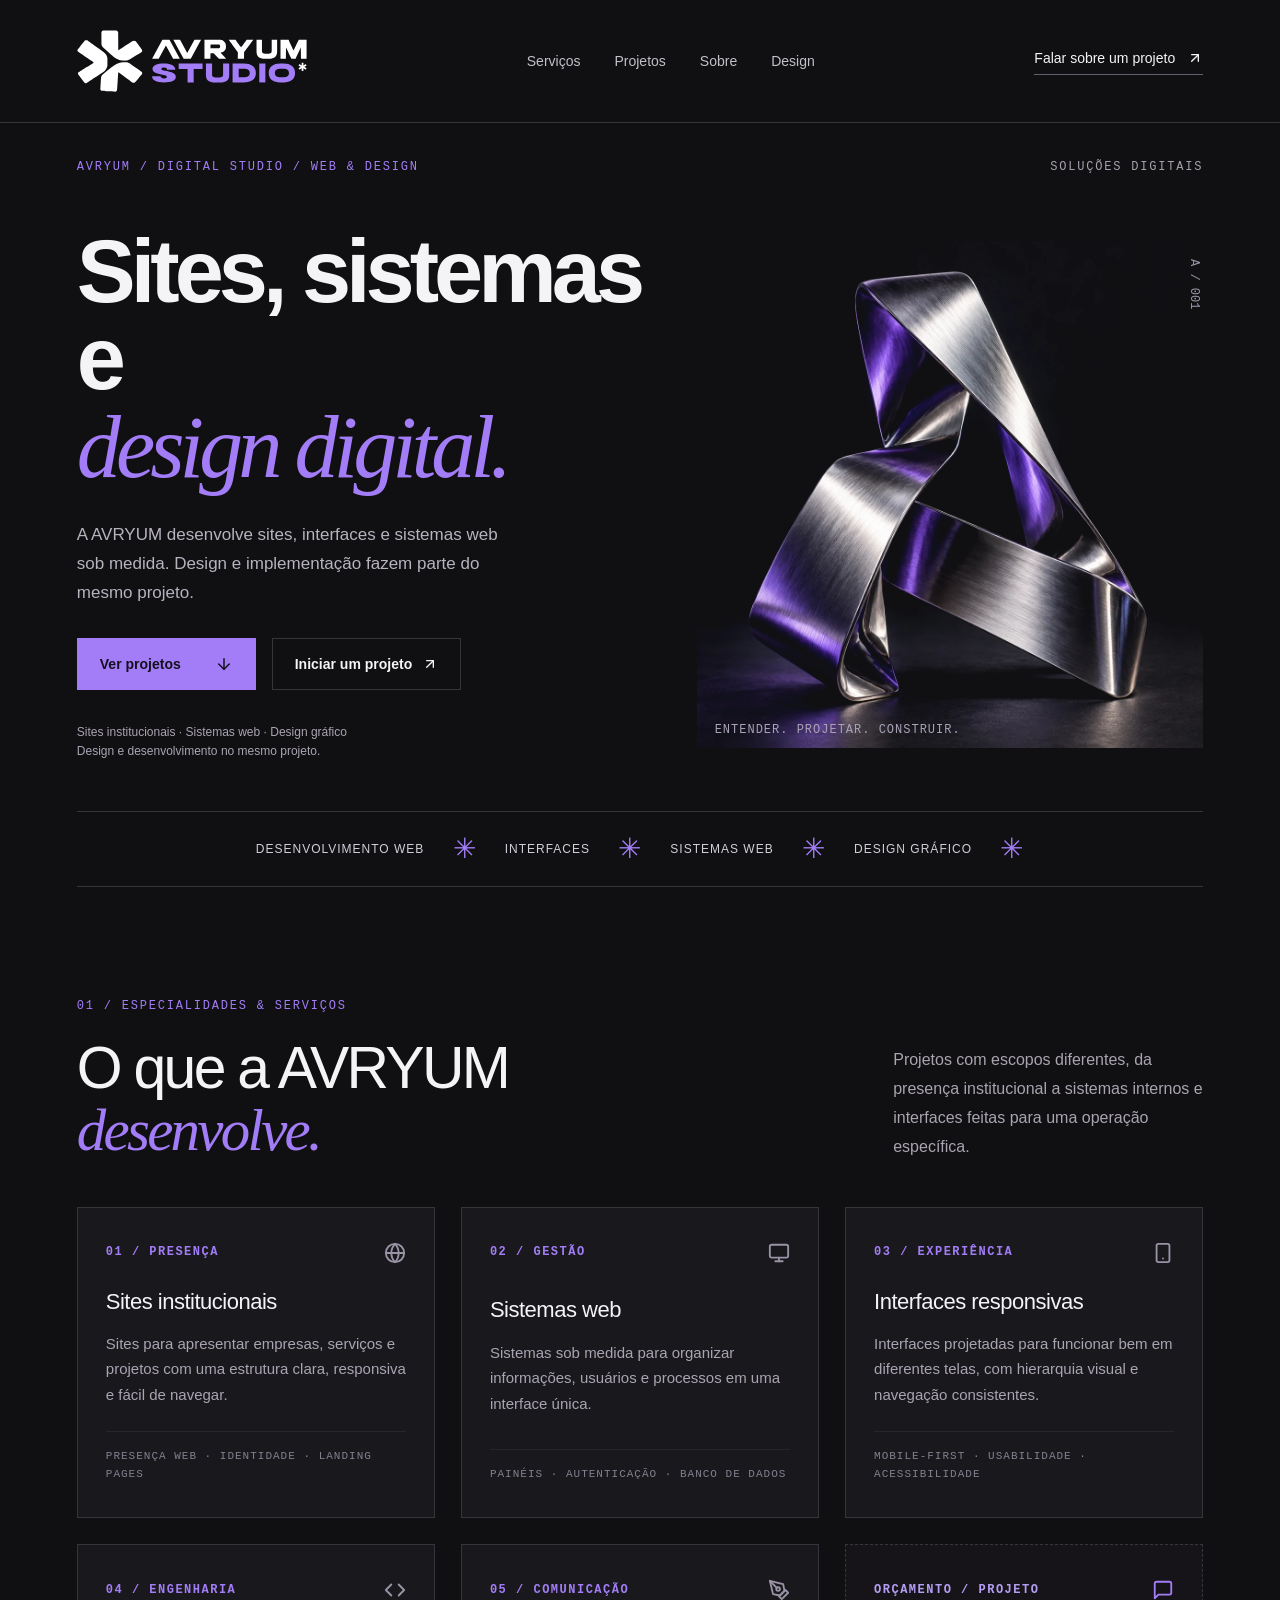
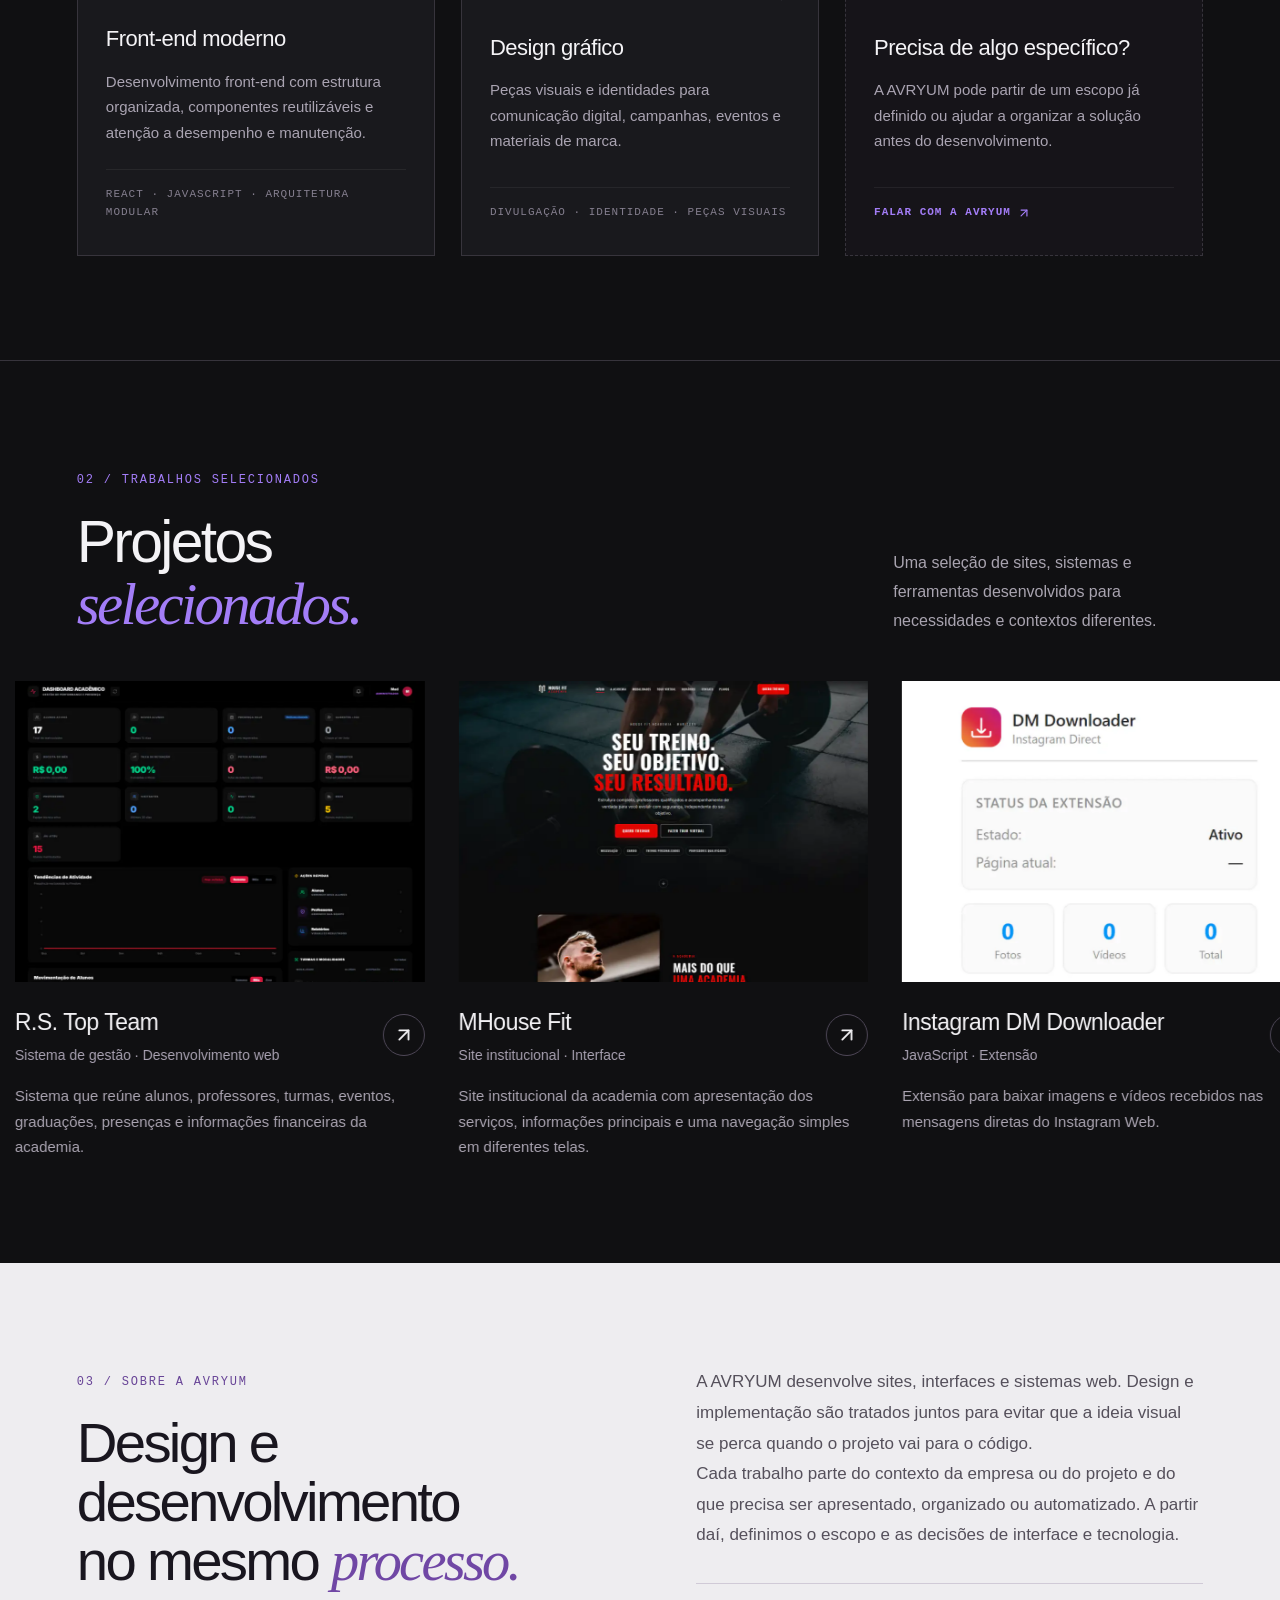
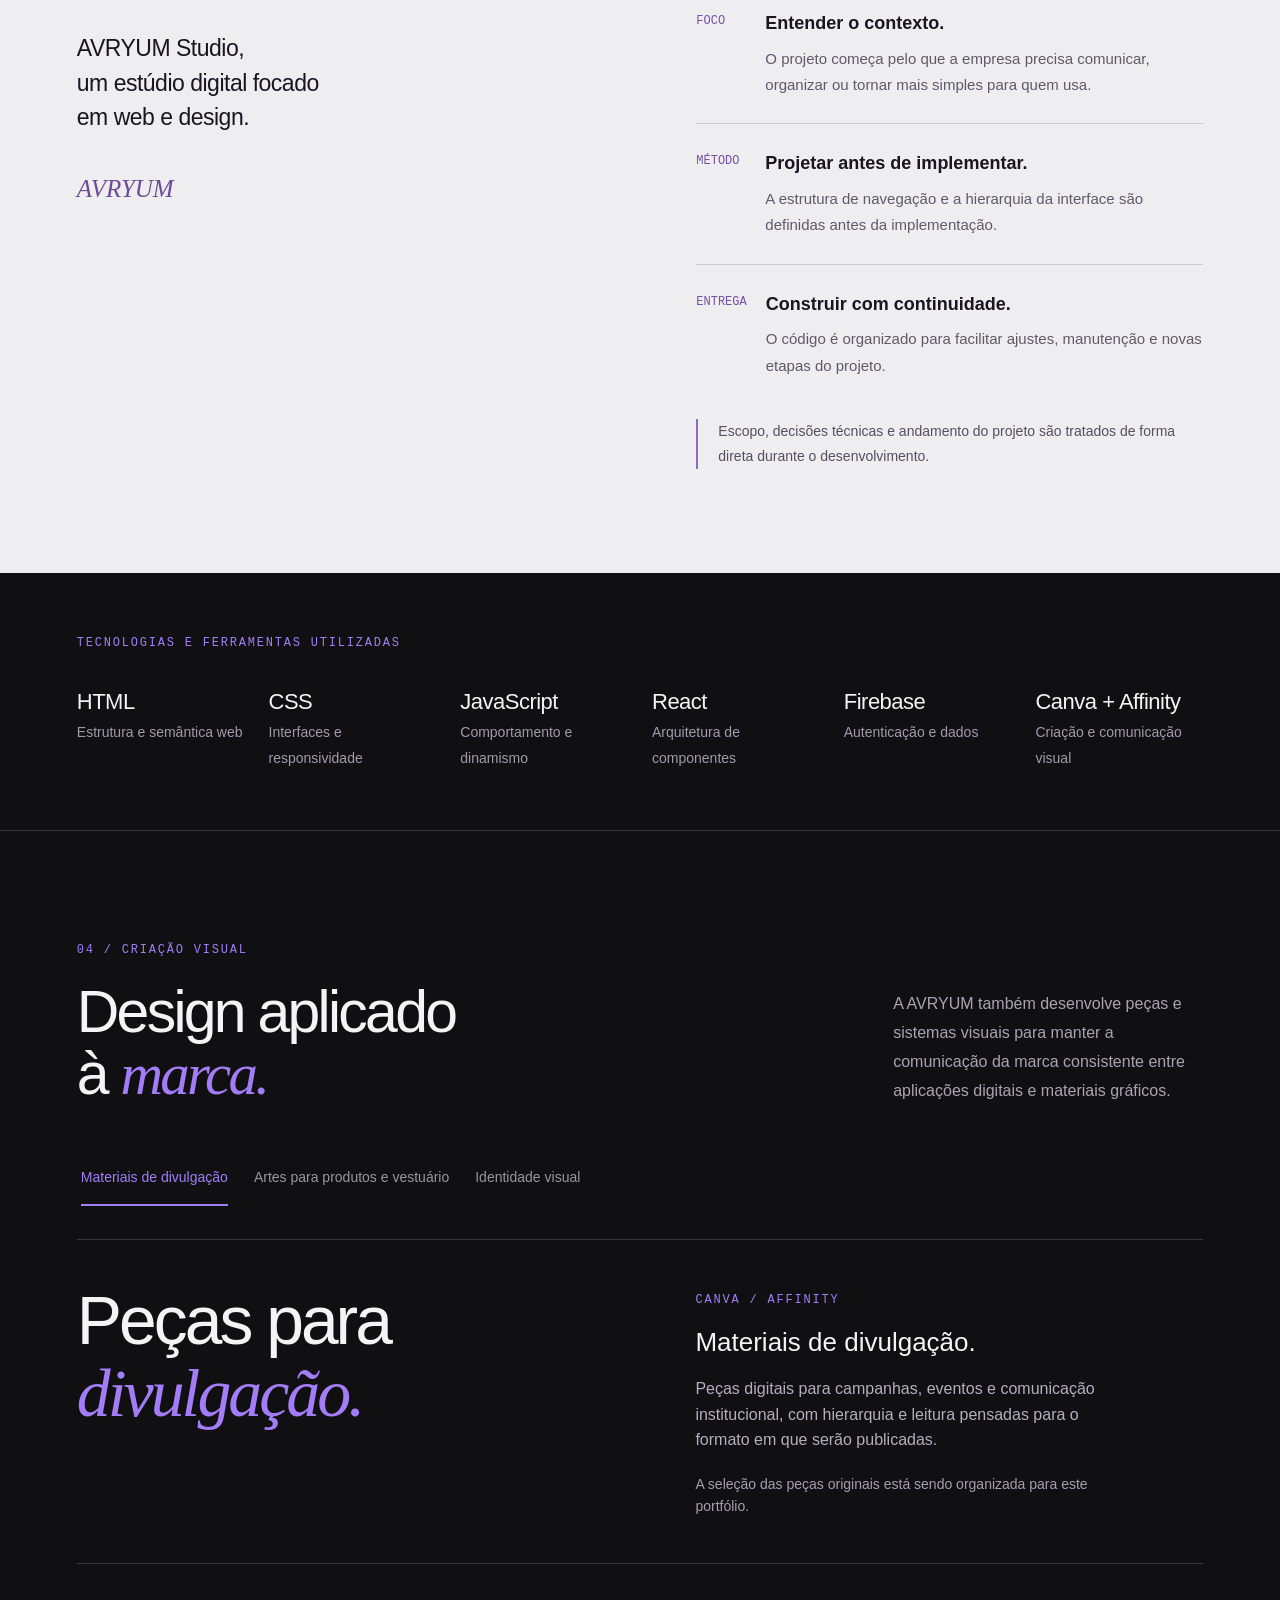
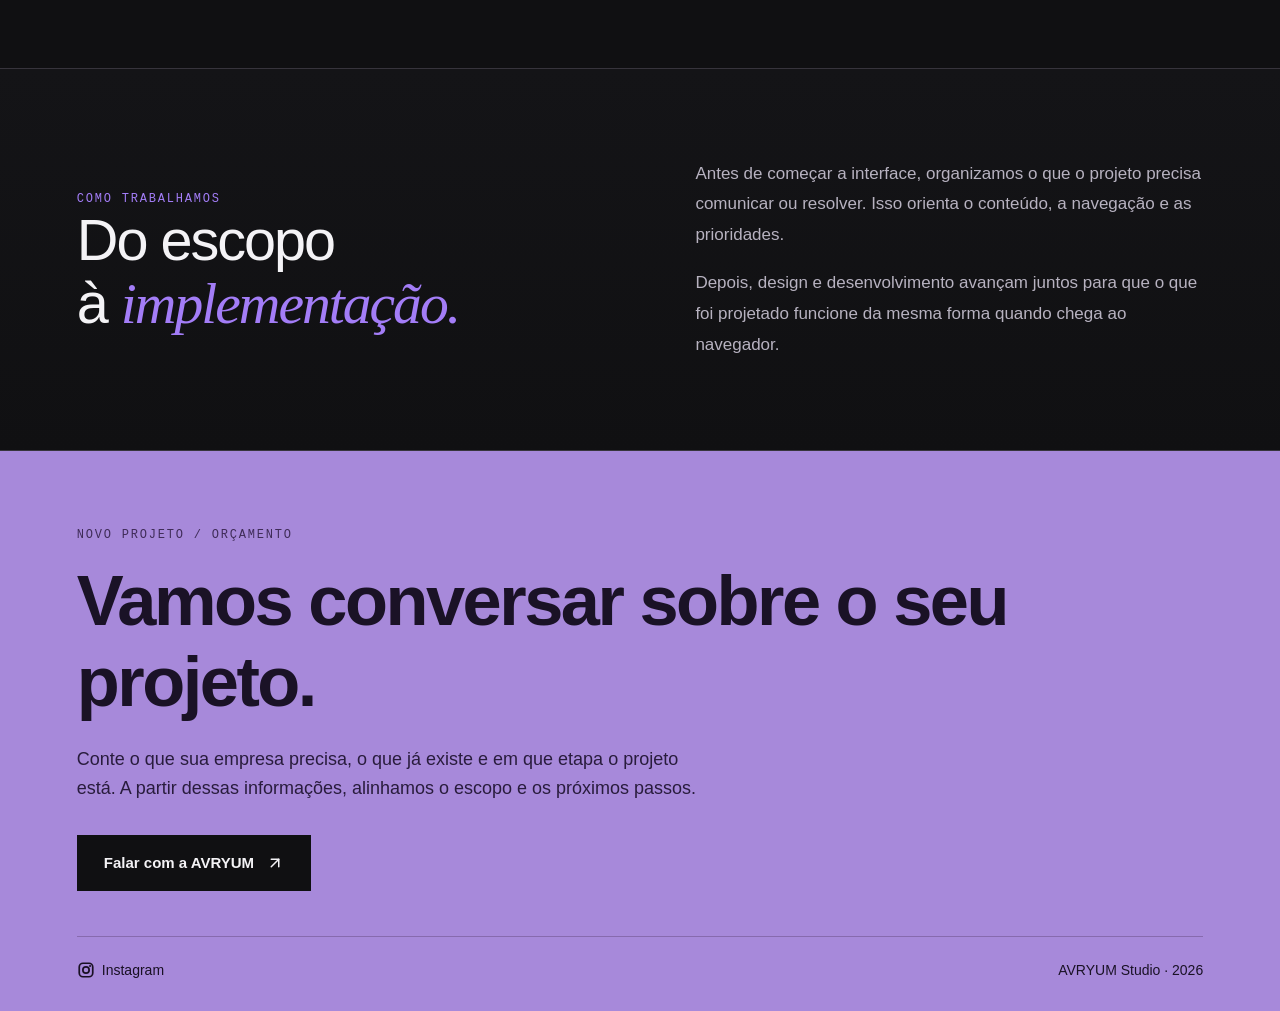
==== commit 4112aba5: "feat-animations-origin-buttons-and-purple-wordmark" ====
--- a/index.html
+++ b/index.html
@@ -85,7 +85,8 @@
   <div class="square-cursor" aria-hidden="true"><span></span></div>
 
   <header class="site-header">
-    <a class="wordmark" href="index.html" aria-label="AVRYUM Studio, início"><img class="wordmark-logo" src="imagens/assinatura-horizontal.svg" alt="" aria-hidden="true" /></a>
+    <a class="wordmark" href="index.html" aria-label="AVRYUM Studio, início"><img class="wordmark-logo" src="imagens/assinatura-horizontal.svg" alt="" aria-hidden="true" />
+      <img class="wordmark-logo wordmark-logo--roxo" src="imagens/assinatura-horizontal-roxo.svg" alt="" aria-hidden="true" /></a>
     <nav aria-label="Principal">
       <a href="#servicos">Serviços</a>
       <a href="#projetos">Projetos</a>
--- a/css/estilos.css
+++ b/css/estilos.css
@@ -314,7 +314,62 @@
   gap:16px;
   flex-wrap:wrap
 }
+.primary-link,
+.secondary-link,
+.footer-btn-primary,
+.footer-btn-secondary {
+  --origin-x:50%;
+  --origin-y:50%;
+  --origin-size:0px;
+  position:relative;
+  isolation:isolate;
+  overflow:hidden;
+  transform:translateY(0);
+  transition:
+    color .3s cubic-bezier(.16,1,.3,1),
+    border-color .3s cubic-bezier(.16,1,.3,1),
+    transform .2s ease
+}
+
+.primary-link::before,
+.secondary-link::before,
+.footer-btn-primary::before,
+.footer-btn-secondary::before {
+  content:"";
+  position:absolute;
+  left:var(--origin-x);
+  top:var(--origin-y);
+  width:var(--origin-size);
+  height:var(--origin-size);
+  border-radius:50%;
+  background:var(--origin-fill);
+  transform:translate(-50%,-50%) scale(0);
+  transform-origin:center;
+  transition:transform .5s cubic-bezier(.16,1,.3,1);
+  pointer-events:none;
+  z-index:-1
+}
+
+.primary-link:hover::before,
+.primary-link:focus-visible::before,
+.secondary-link:hover::before,
+.secondary-link:focus-visible::before,
+.footer-btn-primary:hover::before,
+.footer-btn-primary:focus-visible::before,
+.footer-btn-secondary:hover::before,
+.footer-btn-secondary:focus-visible::before {
+  transform:translate(-50%,-50%) scale(1)
+}
+
+.primary-link:active,
+.secondary-link:active,
+.footer-btn-primary:active,
+.footer-btn-secondary:active {
+  transform:scale(.985)
+}
+
 .primary-link {
+  --origin-fill:var(--foreground);
   display:inline-flex;
   align-items:center;
   gap:34px;
@@ -323,14 +378,15 @@
   padding:15px 23px;
   font-size:14px;
   font-weight:600;
-  border:1px solid var(--purple);
-  transition:background .2s,transform .2s
-}
-.primary-link:hover {
-  background:#c4acff;
+  border:0
+}
+.primary-link:hover,
+.primary-link:focus-visible {
+  color:var(--background);
   transform:translateY(-2px)
 }
 .secondary-link {
+  --origin-fill:var(--purple);
   display:inline-flex;
   align-items:center;
   gap:10px;
@@ -339,13 +395,12 @@
   padding:14px 22px;
   font-size:14px;
   font-weight:600;
-  border:1px solid var(--border);
-  transition:border-color .2s,background .2s,color .2s,transform .2s
-}
-.secondary-link:hover {
+  border:1px solid var(--border)
+}
+.secondary-link:hover,
+.secondary-link:focus-visible {
   border-color:var(--purple);
-  color:var(--purple);
-  background:rgba(163,125,247,.08);
+  color:var(--background);
   transform:translateY(-2px)
 }
 .hero-footnote {
@@ -847,36 +902,40 @@
   margin-bottom:45px
 }
 .footer-btn-primary {
+  --origin-fill:var(--foreground);
   display:inline-flex;
   align-items:center;
   gap:12px;
-  background:#191024;
-  color:#f4f3f6;
+  background:var(--background);
+  color:var(--foreground);
   padding:15px 26px;
   font-size:15px;
   font-weight:600;
-  border:1px solid #191024;
-  transition:background .2s,transform .2s
-}
-.footer-btn-primary:hover {
-  background:#2e1f40;
+  border:1px solid var(--background)
+}
+.footer-btn-primary:hover,
+.footer-btn-primary:focus-visible {
+  color:var(--background);
+  border-color:var(--foreground);
   transform:translateY(-2px)
 }
 .footer-btn-secondary {
+  --origin-fill:var(--background);
   display:inline-flex;
   align-items:center;
   gap:10px;
   background:transparent;
-  color:#191024;
+  color:var(--background);
   padding:14px 22px;
   font-size:15px;
   font-weight:600;
-  border:1px solid #6b4d90;
-  transition:background .2s,border-color .2s
-}
-.footer-btn-secondary:hover {
-  background:rgba(25,16,36,.08);
-  border-color:#191024
+  border:1px solid rgba(16,16,18,.55)
+}
+.footer-btn-secondary:hover,
+.footer-btn-secondary:focus-visible {
+  color:var(--foreground);
+  border-color:var(--background);
+  transform:translateY(-2px)
 }
 .footer-bottom {
   border-top:1px solid #876aae;
@@ -1448,6 +1507,9 @@
 
 /* ── AJUSTES DE MARCA, RODAPÉ E RESPONSIVIDADE ─────────────────────────── */
 .wordmark {
+  --wordmark-origin-x:50%;
+  --wordmark-origin-y:50%;
+  --wordmark-origin-radius:0px;
   position:relative;
   display:inline-flex;
   align-items:center;
@@ -1459,24 +1521,19 @@
   display:block;
   width:100%;
   height:auto;
-  transition:opacity .22s ease;
-}
-.wordmark::after {
-  content:"";
+}
+
+.wordmark-logo--roxo {
   position:absolute;
   inset:0;
   pointer-events:none;
-  opacity:0;
-  background:var(--purple);
-  -webkit-mask:url("../imagens/assinatura-horizontal.svg") center/contain no-repeat;
-  mask:url("../imagens/assinatura-horizontal.svg") center/contain no-repeat;
-  transition:opacity .22s ease;
-}
-.wordmark:hover .wordmark-logo {
-  opacity:0;
-}
-.wordmark:hover::after {
-  opacity:1;
+  clip-path:circle(0 at var(--wordmark-origin-x) var(--wordmark-origin-y));
+  transition:clip-path .5s cubic-bezier(.16,1,.3,1);
+}
+
+.wordmark:hover .wordmark-logo--roxo,
+.wordmark:focus-visible .wordmark-logo--roxo {
+  clip-path:circle(var(--wordmark-origin-radius) at var(--wordmark-origin-x) var(--wordmark-origin-y));
 }
 
 /* Ícones locais: sem dependência de CDN externa. */
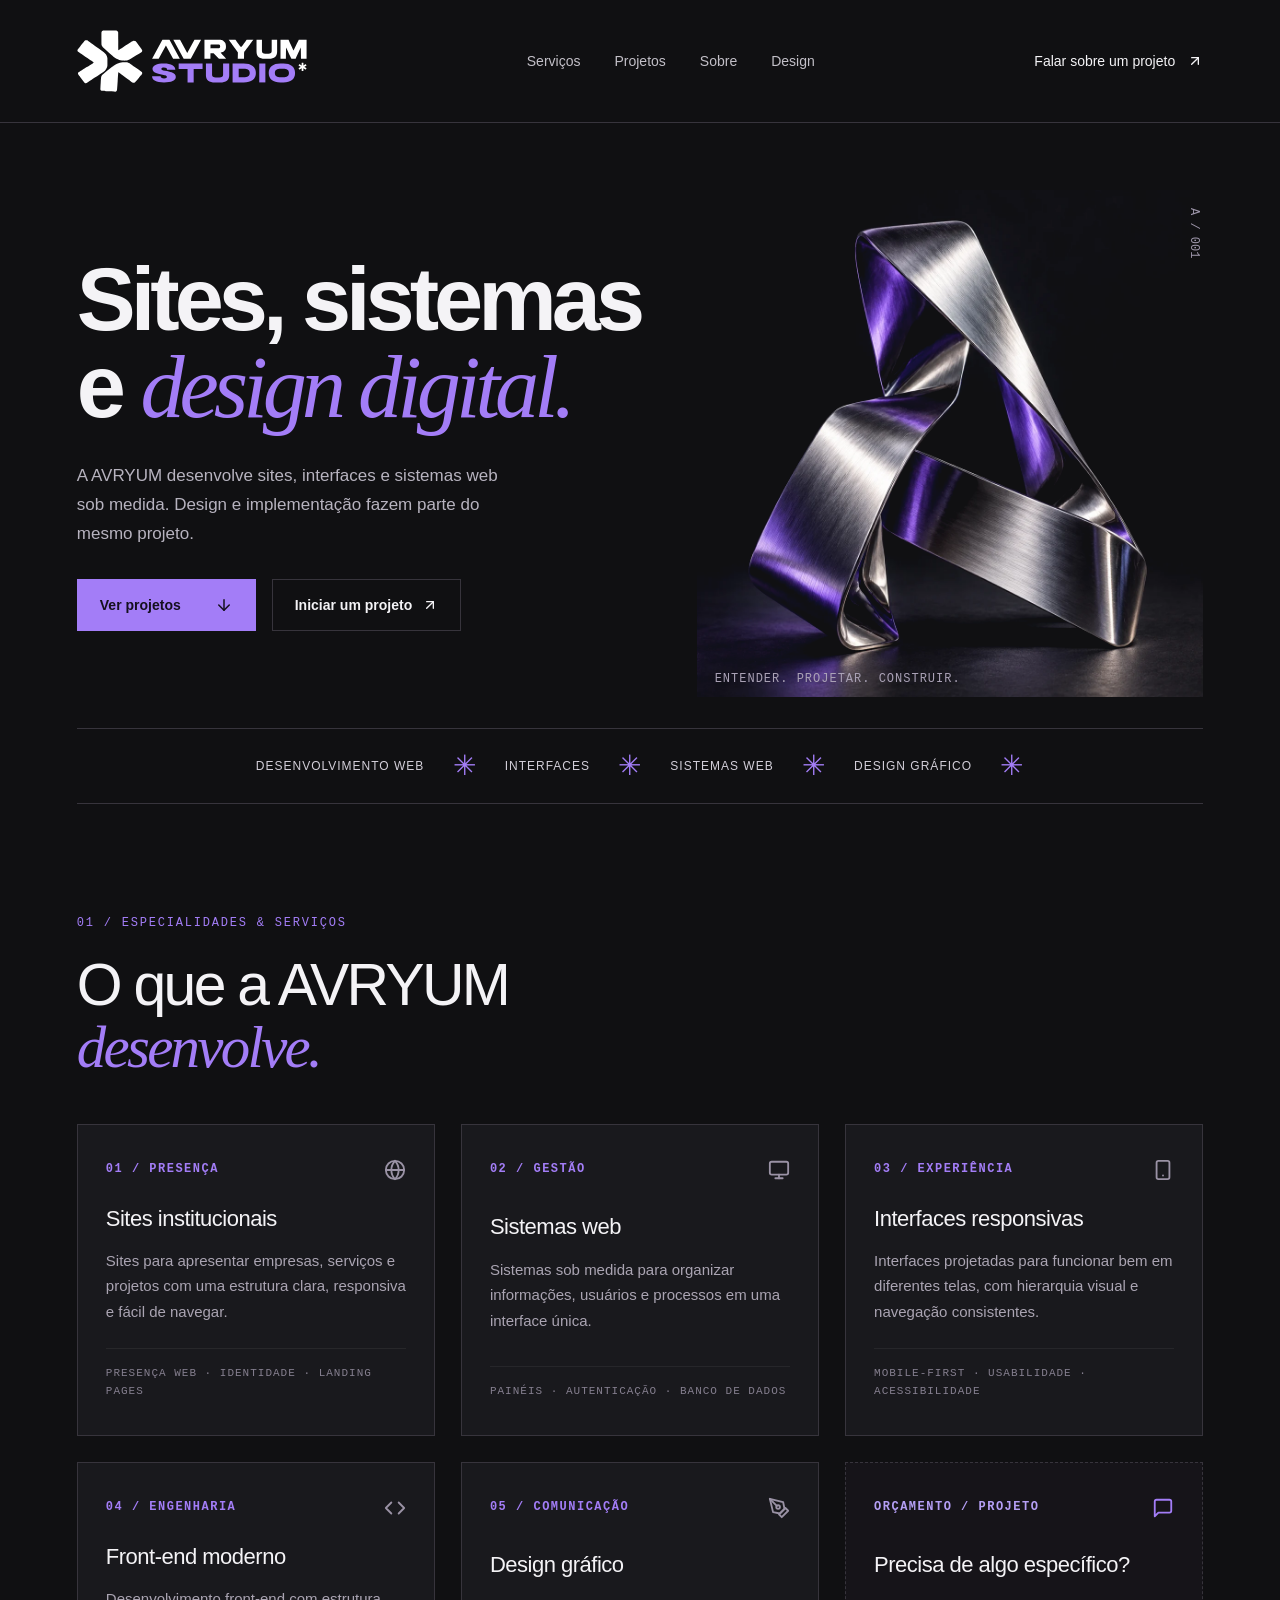
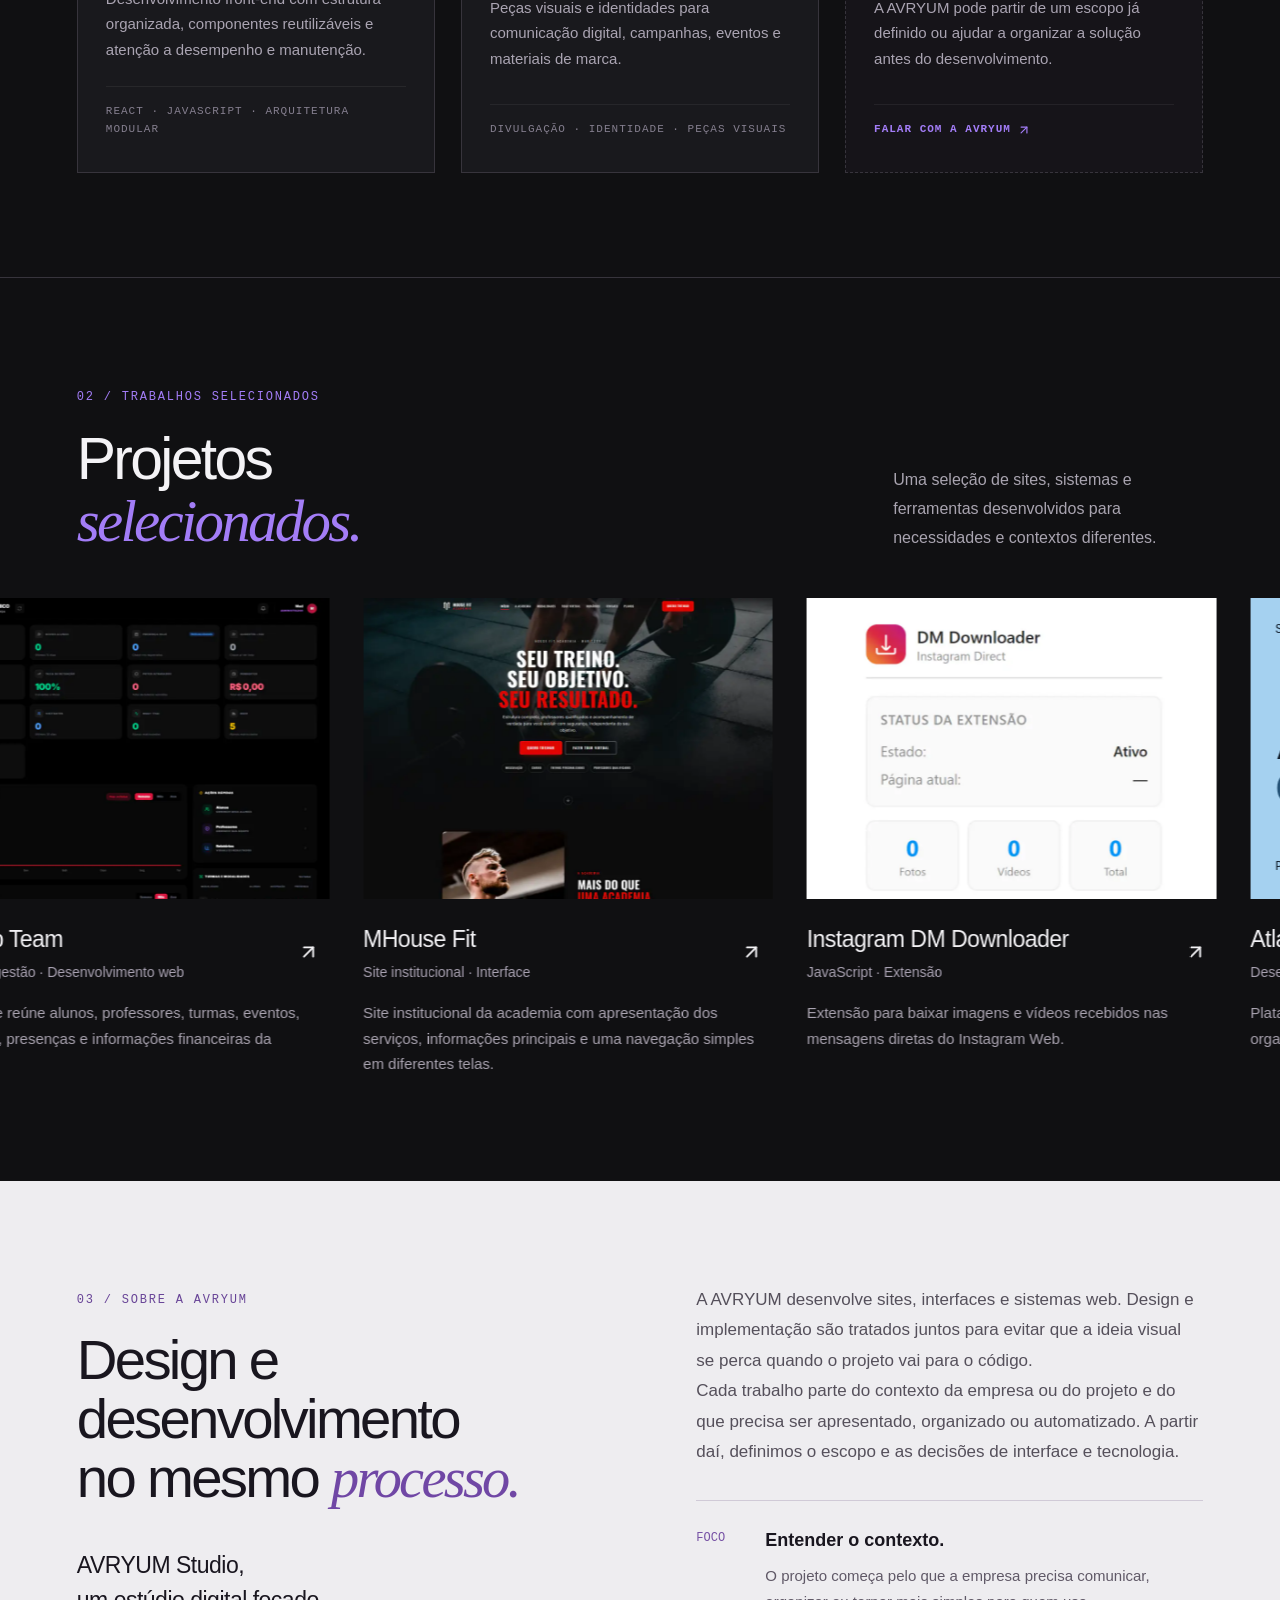
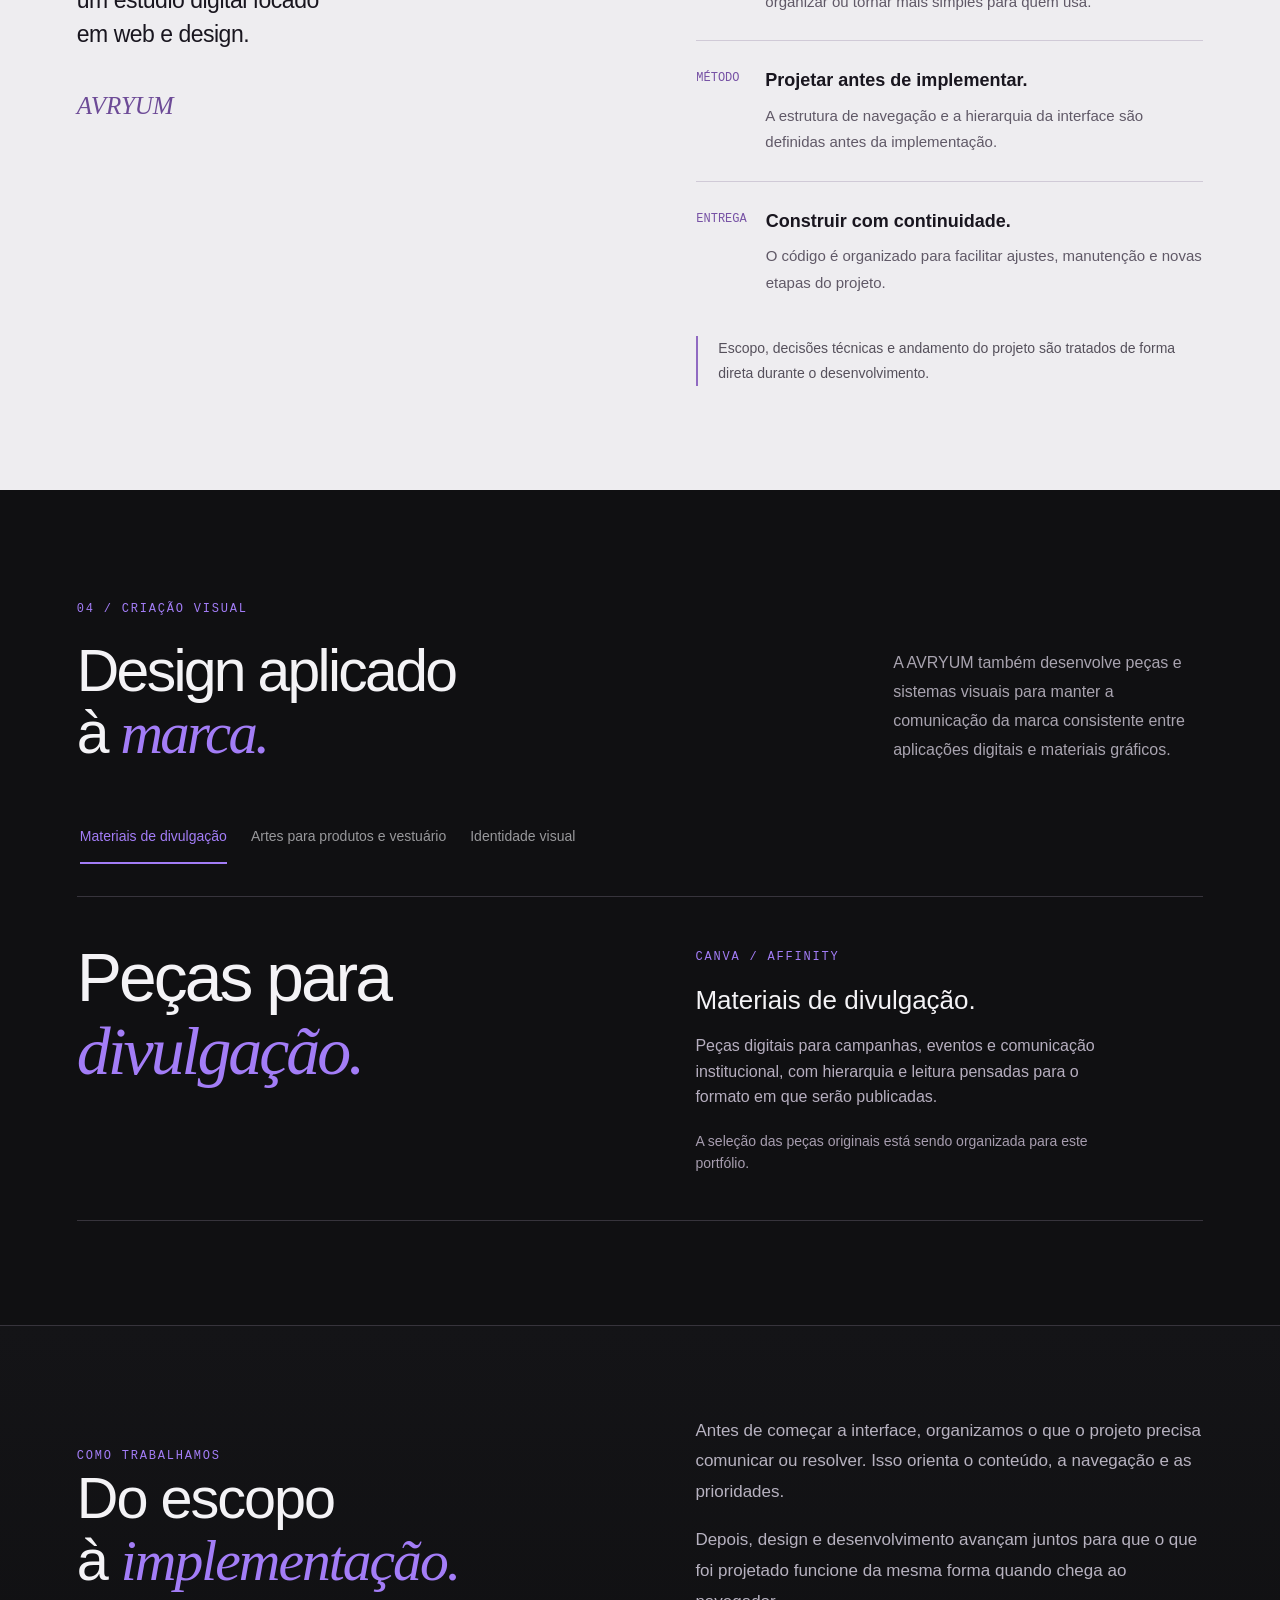
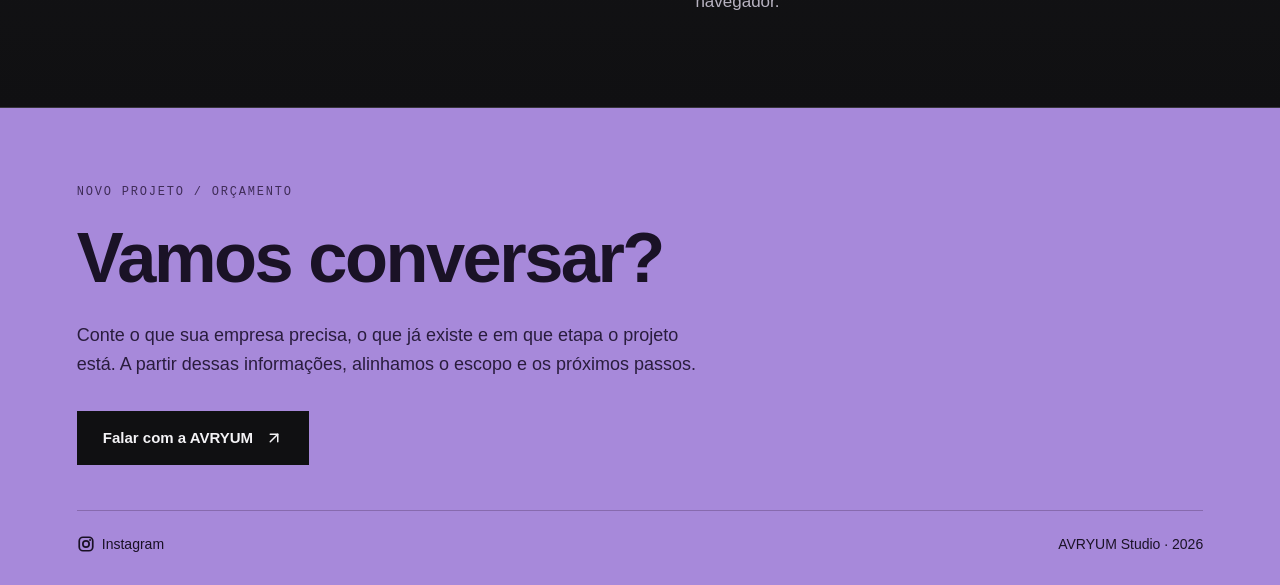
==== commit 6e621e70: "refactor: simplify homepage copy and refine CTA borders" ====
--- a/index.html
+++ b/index.html
@@ -100,12 +100,9 @@
 
   <main id="main">
     <section class="hero" aria-labelledby="titulo-apresentacao">
-      <div class="hero-top">
-        <span class="eyebrow">AVRYUM / DIGITAL STUDIO / WEB & DESIGN</span><span class="hero-index">SOLUÇÕES DIGITAIS</span>
-      </div>
       <div class="hero-grid">
         <div class="hero-copy">
-          <h1 id="titulo-apresentacao">Sites, sistemas e<br /><em>design digital.</em></h1>
+          <h1 id="titulo-apresentacao">Sites, sistemas<br />e <em>design digital.</em></h1>
           <p>A AVRYUM desenvolve sites, interfaces e sistemas web sob medida. Design e implementação fazem parte do mesmo projeto.</p>
           <div class="hero-actions">
             <a class="primary-link" href="#projetos">Ver projetos
@@ -115,7 +112,6 @@
               <svg xmlns="http://www.w3.org/2000/svg" width="16" height="16" viewBox="0 0 24 24" fill="none" stroke="currentColor" stroke-width="2" stroke-linecap="round" stroke-linejoin="round" class="lucide lucide-arrow-up-right" aria-hidden="true"><path d="M7 7h10v10"></path><path d="M7 17 17 7"></path></svg>
             </a>
           </div>
-          <div class="hero-footnote"><span>Sites institucionais · Sistemas web · Design gráfico</span><span>Design e desenvolvimento no mesmo projeto.</span></div>
         </div>
         <figure class="hero-art">
           <div id="area-liquid" class="liquid-art">
@@ -133,7 +129,6 @@
     <section id="servicos" class="services-section section" aria-labelledby="titulo-servicos">
       <div class="section-heading">
         <div><span class="eyebrow">01 / ESPECIALIDADES & SERVIÇOS</span><h2 id="titulo-servicos">O que a AVRYUM<br /><em>desenvolve.</em></h2></div>
-        <p>Projetos com escopos diferentes, da presença institucional a sistemas internos e interfaces feitas para uma operação específica.</p>
       </div>
 
       <div class="services-grid">
@@ -283,18 +278,6 @@
       </div>
     </section>
 
-    <section class="toolbox section" aria-labelledby="titulo-ferramentas">
-      <span class="eyebrow" id="titulo-ferramentas">TECNOLOGIAS E FERRAMENTAS UTILIZADAS</span>
-      <div class="tools-row">
-        <div><h3>HTML</h3><span>Estrutura e semântica web</span></div>
-        <div><h3>CSS</h3><span>Interfaces e responsividade</span></div>
-        <div><h3>JavaScript</h3><span>Comportamento e dinamismo</span></div>
-        <div><h3>React</h3><span>Arquitetura de componentes</span></div>
-        <div><h3>Firebase</h3><span>Autenticação e dados</span></div>
-        <div><h3>Canva + Affinity</h3><span>Criação e comunicação visual</span></div>
-      </div>
-    </section>
-
     <section class="design section" id="design" aria-labelledby="titulo-design">
       <div class="section-heading">
         <div><span class="eyebrow">04 / CRIAÇÃO VISUAL</span><h2 id="titulo-design">Design aplicado<br />à <em>marca.</em></h2></div>
@@ -335,7 +318,7 @@
 
   <footer id="contato">
     <div class="eyebrow">NOVO PROJETO / ORÇAMENTO</div>
-    <div class="footer-title">Vamos conversar sobre o seu projeto.</div>
+    <div class="footer-title">Vamos conversar?</div>
     <p class="footer-lead">Conte o que sua empresa precisa, o que já existe e em que etapa o projeto está. A partir dessas informações, alinhamos o escopo e os próximos passos.</p>
     <div class="footer-actions">
       <a class="footer-btn-primary" href="https://ig.me/m/avryum.studio" target="_blank" rel="noreferrer">
--- a/css/estilos.css
+++ b/css/estilos.css
@@ -911,12 +911,11 @@
   padding:15px 26px;
   font-size:15px;
   font-weight:600;
-  border:1px solid var(--background)
+  border:0
 }
 .footer-btn-primary:hover,
 .footer-btn-primary:focus-visible {
   color:var(--background);
-  border-color:var(--foreground);
   transform:translateY(-2px)
 }
 .footer-btn-secondary {
@@ -1614,3 +1613,42 @@
     grid-template-columns:1fr;
   }
 }
+
+/* Botões sem contornos: mantém hover e foco de teclado. */
+button,
+a.primary-link,
+a.secondary-link,
+a.footer-btn-primary,
+a.footer-btn-secondary,
+a.contact-link,
+.round-arrow {
+  border:0 !important;
+}
+.secondary-link {
+  background:rgba(244,243,246,.09);
+}
+.secondary-link:hover,
+.secondary-link:focus-visible {
+  background:rgba(244,243,246,.13);
+}
+.footer-btn-secondary {
+  background:rgba(16,16,18,.10);
+}
+.footer-btn-secondary:hover,
+.footer-btn-secondary:focus-visible {
+  background:rgba(16,16,18,.15);
+}
+.contact-link {
+  padding:8px 0;
+}
+
+/* Exceção: "Iniciar um projeto" conserva a borda original. */
+.hero-actions .secondary-link {
+  border:1px solid var(--border) !important;
+  background:transparent;
+}
+.hero-actions .secondary-link:hover,
+.hero-actions .secondary-link:focus-visible {
+  border-color:var(--purple) !important;
+  background:transparent;
+}
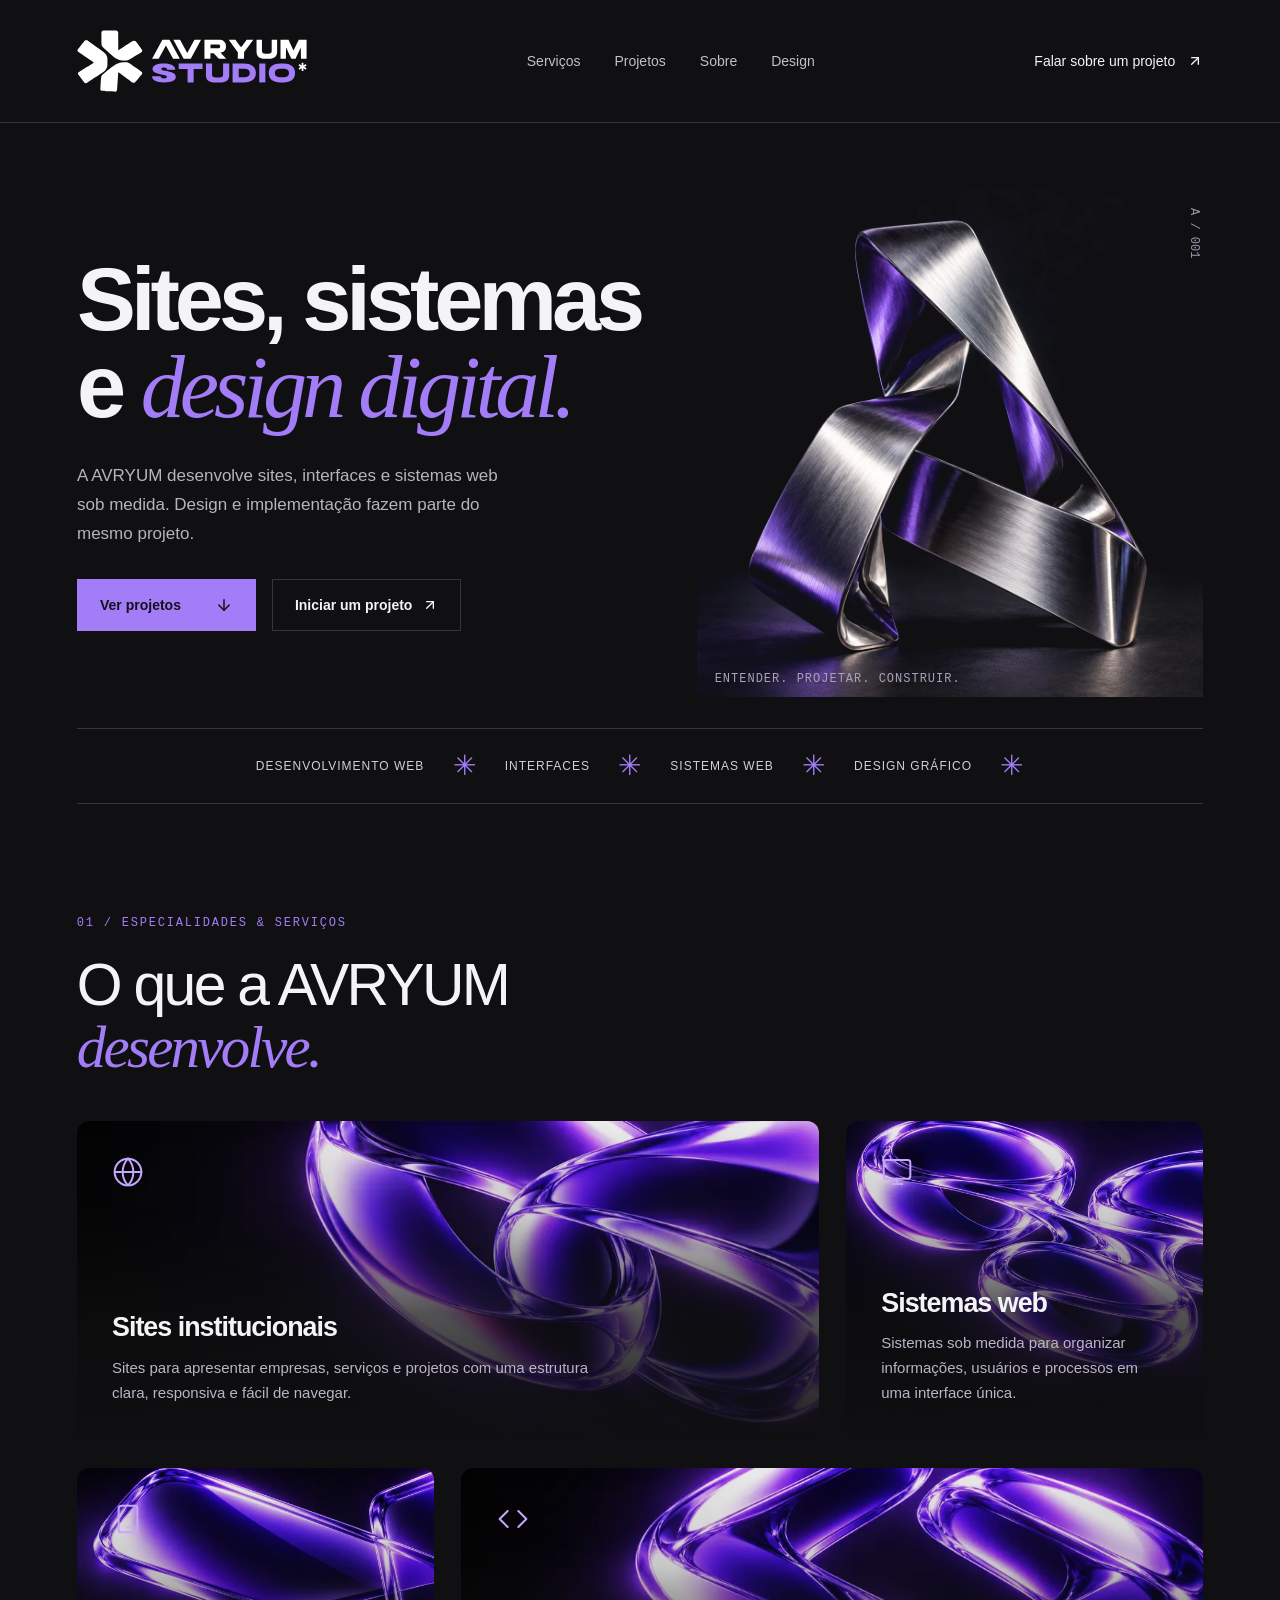
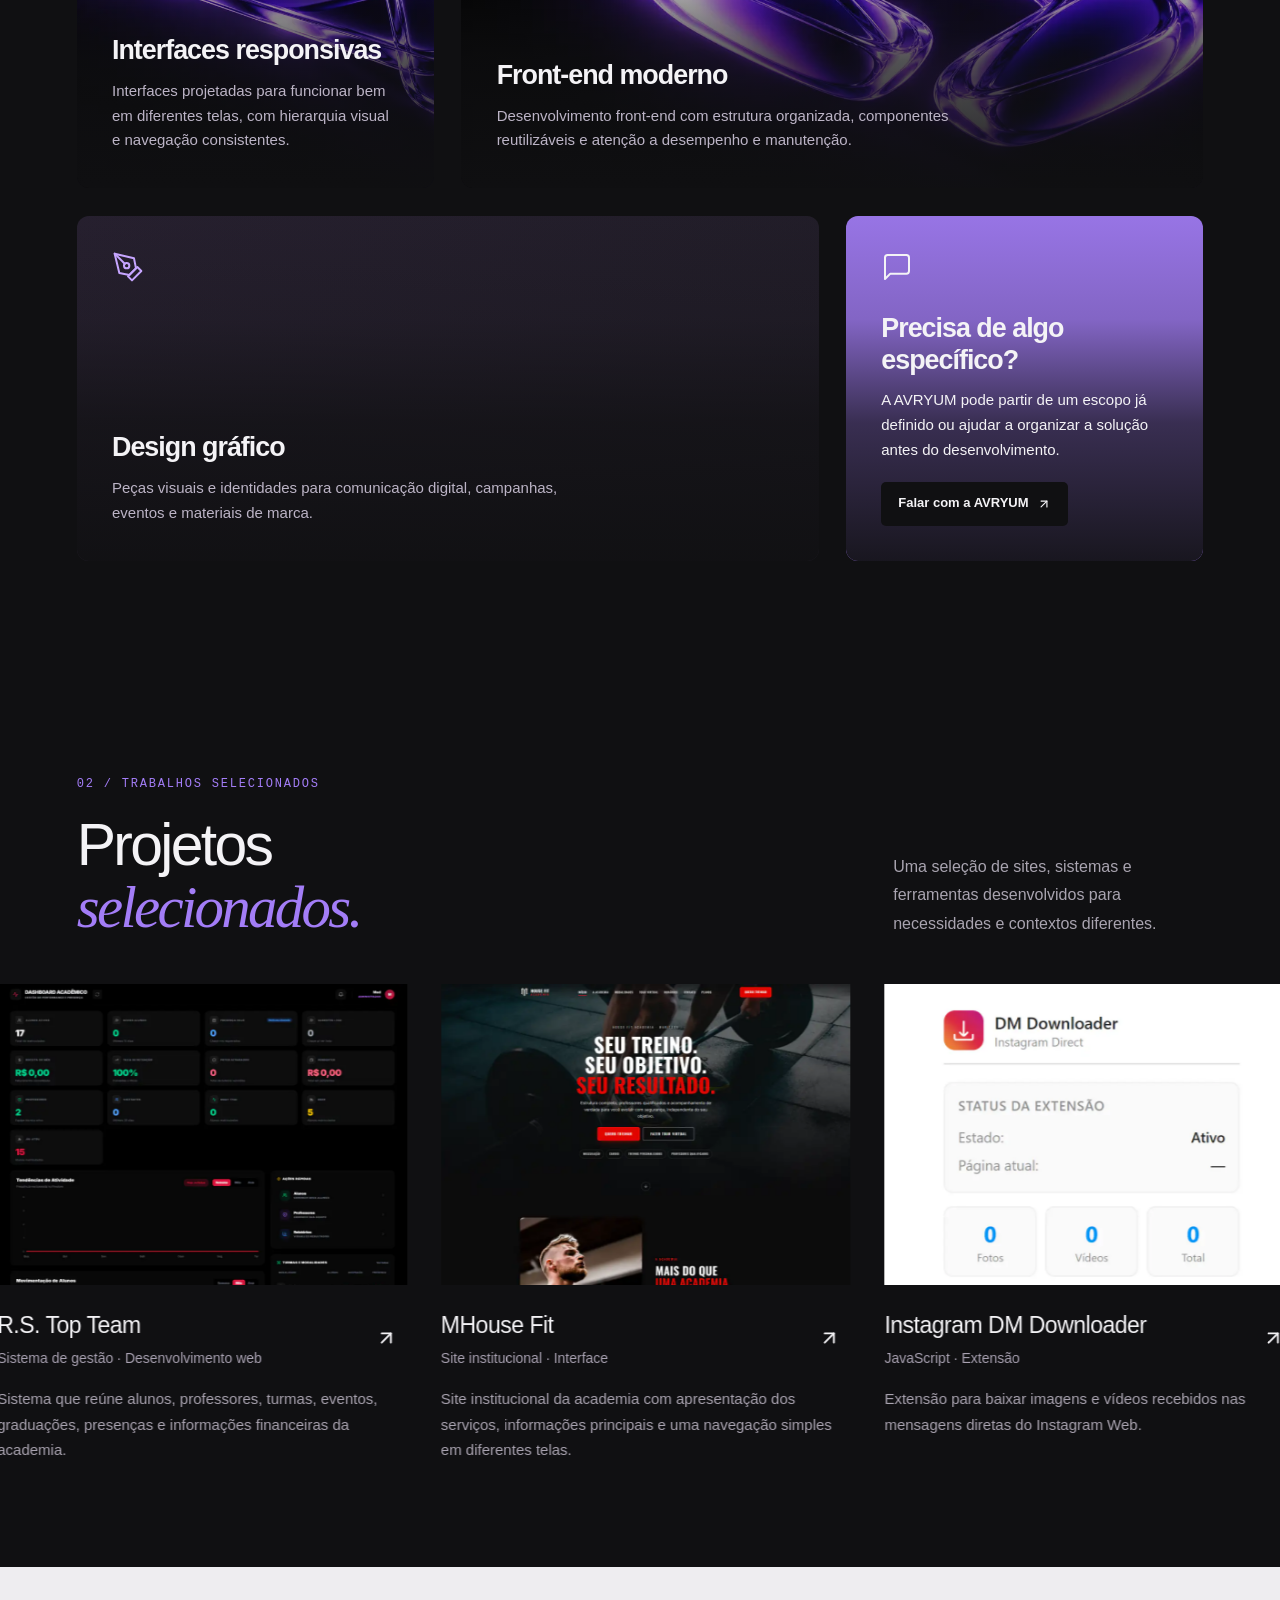
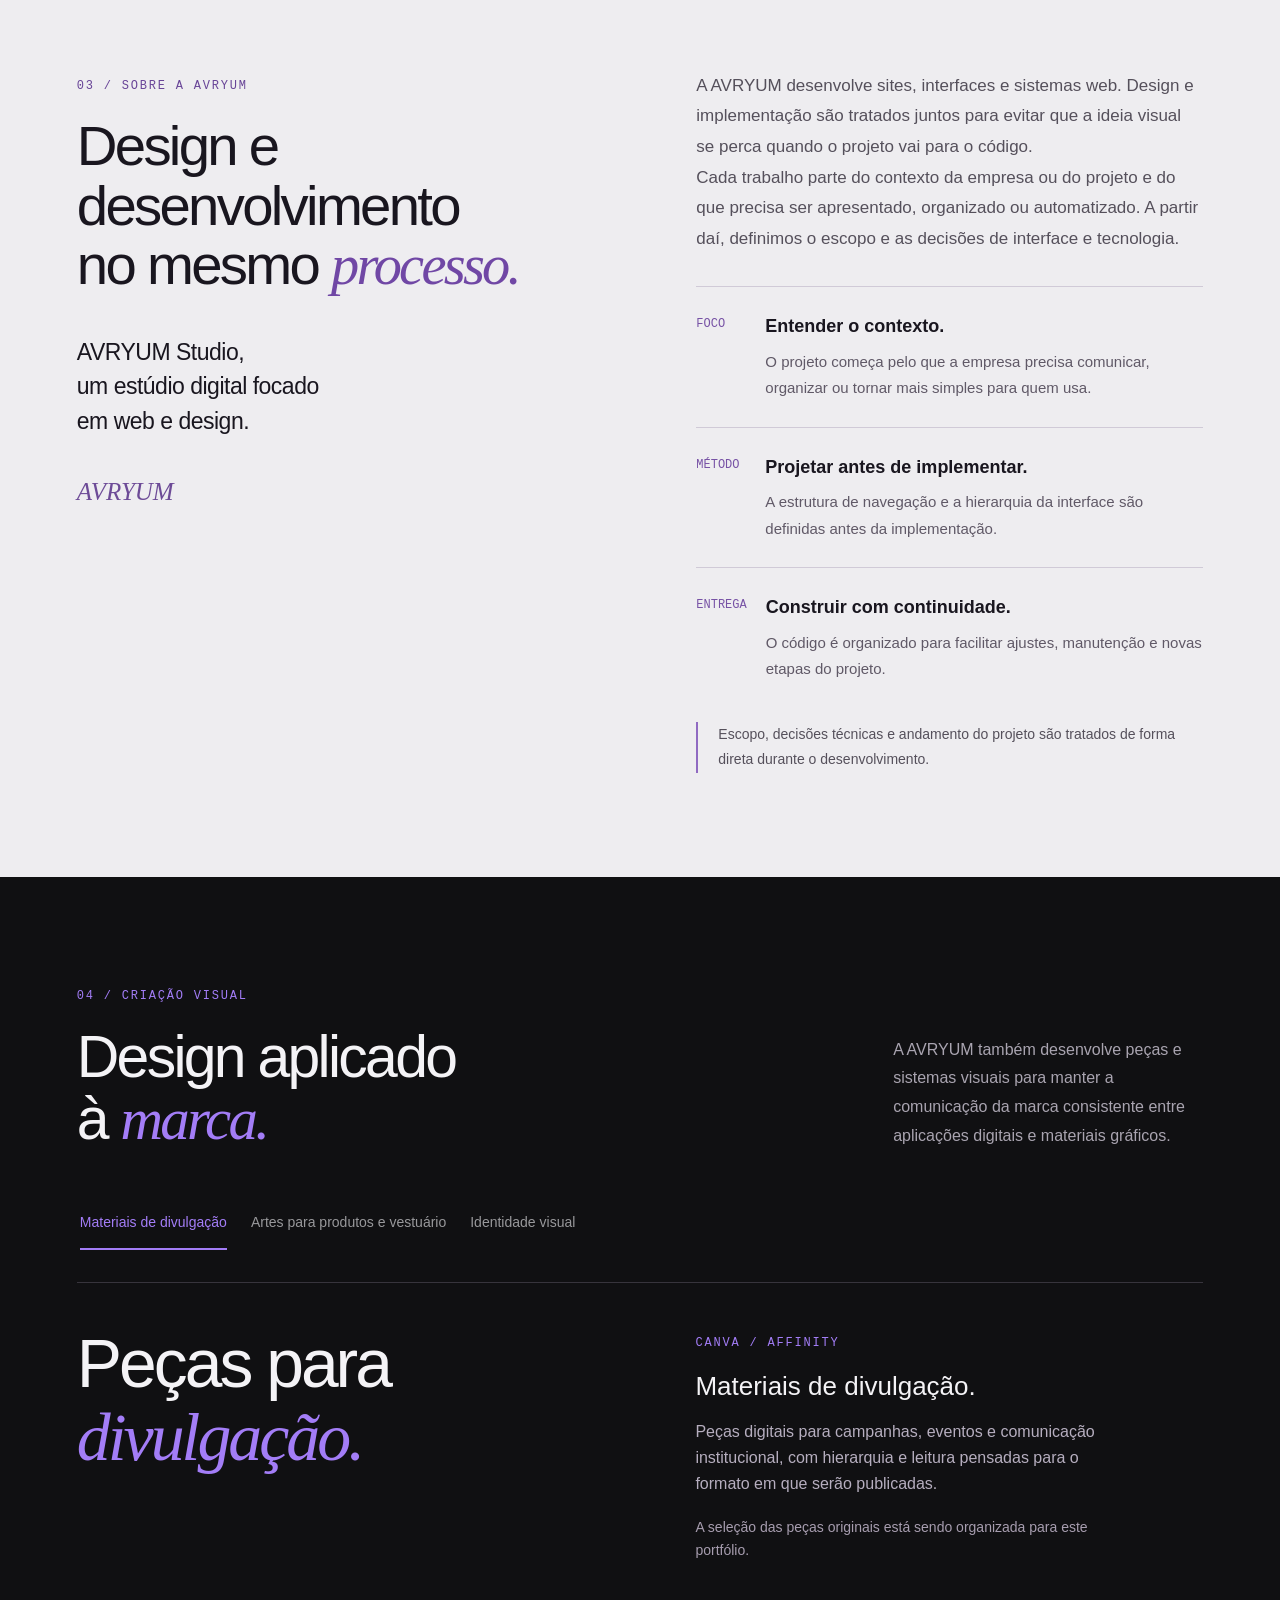
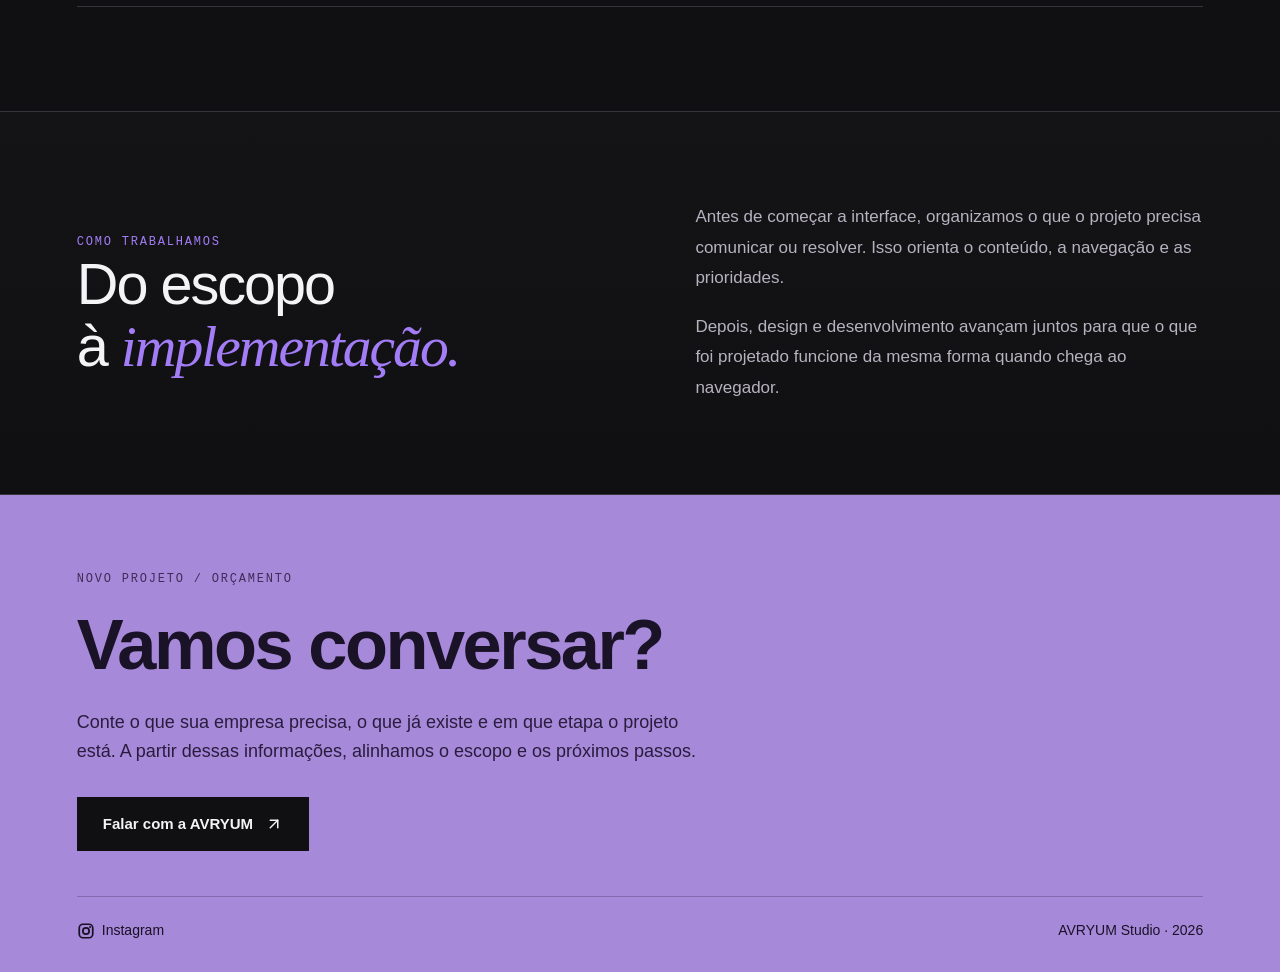
==== commit 99f7c36f: "feat: redesign services bento with optimized artwork" ====
--- a/index.html
+++ b/index.html
@@ -26,7 +26,8 @@
   <meta name="twitter:image:alt" content="Identidade visual da AVRYUM Studio" />
 
   <link rel="icon" type="image/x-icon" href="imagens/favicon.ico" />
-  <link rel="stylesheet" href="css/estilos.css" />
+  <link rel="stylesheet" href="css/estilos.css?v=20261010-titulo2" />
+  <link rel="stylesheet" href="css/bento-servicos.css" />
 
   <script id="seo-structured-data" type="application/ld+json">
 {
@@ -102,7 +103,7 @@
     <section class="hero" aria-labelledby="titulo-apresentacao">
       <div class="hero-grid">
         <div class="hero-copy">
-          <h1 id="titulo-apresentacao">Sites, sistemas<br />e <em>design digital.</em></h1>
+          <h1 id="titulo-apresentacao">Sites, sistemas<br /><span class="hero-linha-digital">e <em>design digital.</em></span></h1>
           <p>A AVRYUM desenvolve sites, interfaces e sistemas web sob medida. Design e implementação fazem parte do mesmo projeto.</p>
           <div class="hero-actions">
             <a class="primary-link" href="#projetos">Ver projetos
@@ -134,7 +135,6 @@
       <div class="services-grid">
         <div class="service-card">
           <div class="service-card-top">
-            <span class="service-number">01 / PRESENÇA</span>
             <span class="service-icon"><svg xmlns="http://www.w3.org/2000/svg" width="22" height="22" viewBox="0 0 24 24" fill="none" stroke="currentColor" stroke-width="2" stroke-linecap="round" stroke-linejoin="round" aria-hidden="true"><circle cx="12" cy="12" r="10"></circle><path d="M12 2a14.5 14.5 0 0 0 0 20 14.5 14.5 0 0 0 0-20"></path><path d="M2 12h20"></path></svg></span>
           </div>
           <div>
@@ -142,11 +142,11 @@
             <p>Sites para apresentar empresas, serviços e projetos com uma estrutura clara, responsiva e fácil de navegar.</p>
           </div>
           <div class="service-card-footer">Presença web · Identidade · Landing pages</div>
-        </div>
-
-        <div class="service-card">
-          <div class="service-card-top">
-            <span class="service-number">02 / GESTÃO</span>
+          <img class="servico-arte" src="imagens/servicos/servico-1.webp" alt="" aria-hidden="true" width="1000" height="563" loading="lazy" decoding="async" />
+        </div>
+
+        <div class="service-card">
+          <div class="service-card-top">
             <span class="service-icon"><svg xmlns="http://www.w3.org/2000/svg" width="22" height="22" viewBox="0 0 24 24" fill="none" stroke="currentColor" stroke-width="2" stroke-linecap="round" stroke-linejoin="round" aria-hidden="true"><rect width="20" height="14" x="2" y="3" rx="2"></rect><line x1="8" x2="16" y1="21" y2="21"></line><line x1="12" x2="12" y1="17" y2="21"></line></svg></span>
           </div>
           <div>
@@ -154,11 +154,11 @@
             <p>Sistemas sob medida para organizar informações, usuários e processos em uma interface única.</p>
           </div>
           <div class="service-card-footer">Painéis · Autenticação · Banco de dados</div>
-        </div>
-
-        <div class="service-card">
-          <div class="service-card-top">
-            <span class="service-number">03 / EXPERIÊNCIA</span>
+          <img class="servico-arte" src="imagens/servicos/servico-2.webp" alt="" aria-hidden="true" width="1000" height="563" loading="lazy" decoding="async" />
+        </div>
+
+        <div class="service-card">
+          <div class="service-card-top">
             <span class="service-icon"><svg xmlns="http://www.w3.org/2000/svg" width="22" height="22" viewBox="0 0 24 24" fill="none" stroke="currentColor" stroke-width="2" stroke-linecap="round" stroke-linejoin="round" aria-hidden="true"><rect width="14" height="20" x="5" y="2" rx="2" ry="2"></rect><path d="M12 18h.01"></path></svg></span>
           </div>
           <div>
@@ -166,11 +166,11 @@
             <p>Interfaces projetadas para funcionar bem em diferentes telas, com hierarquia visual e navegação consistentes.</p>
           </div>
           <div class="service-card-footer">Mobile-first · Usabilidade · Acessibilidade</div>
-        </div>
-
-        <div class="service-card">
-          <div class="service-card-top">
-            <span class="service-number">04 / ENGENHARIA</span>
+          <img class="servico-arte" src="imagens/servicos/servico-3.webp" alt="" aria-hidden="true" width="1000" height="563" loading="lazy" decoding="async" />
+        </div>
+
+        <div class="service-card">
+          <div class="service-card-top">
             <span class="service-icon"><svg xmlns="http://www.w3.org/2000/svg" width="22" height="22" viewBox="0 0 24 24" fill="none" stroke="currentColor" stroke-width="2" stroke-linecap="round" stroke-linejoin="round" aria-hidden="true"><polyline points="16 18 22 12 16 6"></polyline><polyline points="8 6 2 12 8 18"></polyline></svg></span>
           </div>
           <div>
@@ -178,11 +178,11 @@
             <p>Desenvolvimento front-end com estrutura organizada, componentes reutilizáveis e atenção a desempenho e manutenção.</p>
           </div>
           <div class="service-card-footer">React · JavaScript · Arquitetura modular</div>
-        </div>
-
-        <div class="service-card">
-          <div class="service-card-top">
-            <span class="service-number">05 / COMUNICAÇÃO</span>
+          <img class="servico-arte" src="imagens/servicos/servico-4.webp" alt="" aria-hidden="true" width="1000" height="563" loading="lazy" decoding="async" />
+        </div>
+
+        <div class="service-card">
+          <div class="service-card-top">
             <span class="service-icon"><svg xmlns="http://www.w3.org/2000/svg" width="22" height="22" viewBox="0 0 24 24" fill="none" stroke="currentColor" stroke-width="2" stroke-linecap="round" stroke-linejoin="round" aria-hidden="true"><path d="m12 19 7-7 3 3-7 7-3-3z"></path><path d="m18 13-1.5-7.5L2 2l3.5 14.5L13 18l5-5z"></path><path d="m2 2 7.586 7.586"></path><circle cx="11" cy="11" r="2"></circle></svg></span>
           </div>
           <div>
@@ -190,18 +190,19 @@
             <p>Peças visuais e identidades para comunicação digital, campanhas, eventos e materiais de marca.</p>
           </div>
           <div class="service-card-footer">Divulgação · Identidade · Peças visuais</div>
-        </div>
-
-        <div class="service-card" style="border-style:dashed;background:rgba(173,140,255,0.03);">
-          <div class="service-card-top">
-            <span class="service-number" style="color:#b59ff5;">ORÇAMENTO / PROJETO</span>
-            <span class="service-icon" style="color:var(--purple);"><svg xmlns="http://www.w3.org/2000/svg" width="22" height="22" viewBox="0 0 24 24" fill="none" stroke="currentColor" stroke-width="2" stroke-linecap="round" stroke-linejoin="round" aria-hidden="true"><path d="M21 15a2 2 0 0 1-2 2H7l-4 4V5a2 2 0 0 1 2-2h14a2 2 0 0 1 2 2z"></path></svg></span>
+          <img class="servico-arte" src="imagens/servicos/servico-5.webp" alt="" aria-hidden="true" width="1000" height="563" loading="lazy" decoding="async" />
+        </div>
+
+        <div class="service-card service-card--contact">
+          <div class="service-card-top">
+            <span class="service-icon"><svg xmlns="http://www.w3.org/2000/svg" width="22" height="22" viewBox="0 0 24 24" fill="none" stroke="currentColor" stroke-width="2" stroke-linecap="round" stroke-linejoin="round" aria-hidden="true"><path d="M21 15a2 2 0 0 1-2 2H7l-4 4V5a2 2 0 0 1 2-2h14a2 2 0 0 1 2 2z"></path></svg></span>
           </div>
           <div>
             <h3>Precisa de algo específico?</h3>
             <p>A AVRYUM pode partir de um escopo já definido ou ajudar a organizar a solução antes do desenvolvimento.</p>
           </div>
-          <div class="service-card-footer"><a href="#contato" style="color:var(--purple);font-weight:600;display:inline-flex;align-items:center;gap:6px;">Falar com a AVRYUM <svg xmlns="http://www.w3.org/2000/svg" width="14" height="14" viewBox="0 0 24 24" fill="none" stroke="currentColor" stroke-width="2" stroke-linecap="round" stroke-linejoin="round" aria-hidden="true"><path d="M7 7h10v10"></path><path d="M7 17 17 7"></path></svg></a></div>
+          <div class="service-card-footer"><a href="#contato">Falar com a AVRYUM <svg xmlns="http://www.w3.org/2000/svg" width="14" height="14" viewBox="0 0 24 24" fill="none" stroke="currentColor" stroke-width="2" stroke-linecap="round" stroke-linejoin="round" aria-hidden="true"><path d="M7 7h10v10"></path><path d="M7 17 17 7"></path></svg></a></div>
+          <img class="servico-arte" src="imagens/servicos/servico-6.webp" alt="" aria-hidden="true" width="1000" height="563" loading="lazy" decoding="async" />
         </div>
       </div>
     </section>
--- a/css/estilos.css
+++ b/css/estilos.css
@@ -1652,3 +1652,11 @@
   border-color:var(--purple) !important;
   background:transparent;
 }
+
+/* Mantém a expressão do título unida. */
+.hero h1 em { display: inline-block; white-space: nowrap; }
+
+/* Ajusta a linha completa à largura disponível, inclusive em tela cheia. */
+.hero-copy { min-width: 0; container-type: inline-size; }
+.hero h1 .hero-linha-digital { display: block; white-space: nowrap; font-size: min(1em, 15.5cqi); }
+.hero h1 .hero-linha-digital em { display: inline; white-space: nowrap; }
--- a/css/bento-servicos.css
+++ b/css/bento-servicos.css
@@ -0,0 +1,310 @@
+/*
+ * AVRYUM — Especialidades & Serviços
+ * Bento responsivo inspirado no exemplo fornecido.
+ * Componente adaptado para HTML/CSS nativo: o portfólio não usa React.
+ */
+.services-section {
+  background-color: #101012;
+  border-bottom: 0;
+}
+
+.services-section .section-heading {
+  margin-bottom: 42px;
+}
+
+.services-section .section-heading h2 {
+  max-width: 770px;
+  text-wrap: balance;
+}
+
+.services-grid {
+  display: grid;
+  grid-template-columns: repeat(3, minmax(0, 1fr));
+  gap: clamp(16px, 2.15vw, 30px);
+  margin-top: 0;
+  align-items: stretch;
+}
+
+.services-grid > .service-card {
+  grid-column: span 1;
+  box-sizing: border-box;
+  min-width: 0;
+  min-height: 320px;
+  padding: clamp(25px, 2.75vw, 39px);
+  display: flex;
+  flex-direction: column;
+  justify-content: flex-start;
+  gap: 0;
+  overflow: hidden;
+  border: 0;
+  border-radius: 12px;
+  background: #201d26;
+  box-shadow: none;
+  color: #f4f3f6;
+  transition: background-color .25s ease, transform .35s cubic-bezier(.2,.8,.2,1);
+}
+
+.services-grid > .service-card:nth-child(1),
+.services-grid > .service-card:nth-child(4),
+.services-grid > .service-card:nth-child(5) {
+  grid-column: span 2;
+}
+
+.services-grid > .service-card:nth-child(1) {
+  background: linear-gradient(135deg, #272134 0%, #201c28 85%);
+}
+.services-grid > .service-card:nth-child(4) {
+  background: linear-gradient(120deg, #1e1d29 0%, #282137 100%);
+}
+.services-grid > .service-card:nth-child(5) {
+  background: linear-gradient(125deg, #282131 0%, #211d28 100%);
+}
+
+.services-grid > .service-card:hover {
+  transform: translateY(-4px);
+  border: 0;
+  background-color: #2c2634;
+}
+
+.services-grid > .service-card .service-card-top {
+  display: flex;
+  align-items: flex-start;
+  justify-content: space-between;
+  gap: 16px;
+  margin: 0;
+}
+
+.services-grid > .service-card .service-icon {
+  order: -1;
+  color: #c6a5ff;
+  flex-shrink: 0;
+}
+
+.services-grid > .service-card .service-icon svg {
+  width: 32px;
+  height: 32px;
+  stroke-width: 1.5;
+}
+
+.services-grid > .service-card > div:nth-child(2) {
+  margin-top: auto;
+  padding-top: 42px;
+}
+
+.services-grid > .service-card h3 {
+  color: #f4f3f6;
+  font-size: clamp(23px, 2.1vw, 30px);
+  font-weight: 600;
+  line-height: 1.18;
+  letter-spacing: -1px;
+  margin: 0 0 12px;
+}
+
+.services-grid > .service-card p {
+  color: #bcb4c6;
+  font-size: 15px;
+  line-height: 1.65;
+  max-width: 490px;
+}
+
+.services-grid > .service-card .service-card-footer {
+  display: none;
+}
+
+/* O último card é o convite para iniciar um projeto. */
+.services-grid > .service-card--contact,
+.services-grid > .service-card--contact:hover {
+  background: #a37df7;
+}
+
+.services-grid > .service-card--contact .service-icon,
+.services-grid > .service-card--contact h3,
+.services-grid > .service-card--contact p {
+  color: #191224;
+}
+
+.services-grid > .service-card--contact > div:nth-child(2) {
+  padding-top: 30px;
+}
+
+.services-grid > .service-card--contact .service-card-footer {
+  display: block;
+  margin: 19px 0 0;
+  padding: 0;
+  border: 0;
+  font-family: inherit;
+  font-size: 13px;
+  font-weight: 600;
+  letter-spacing: 0;
+  text-transform: none;
+}
+
+.services-grid > .service-card--contact .service-card-footer a {
+  display: inline-flex;
+  align-items: center;
+  gap: 8px;
+  min-height: 44px;
+  padding: 10px 17px;
+  background: #101012;
+  color: #f4f3f6;
+  border-radius: 5px;
+  text-decoration: none;
+  transition: background-color .2s ease, transform .2s ease;
+}
+
+.services-grid > .service-card--contact .service-card-footer a:hover {
+  transform: translateY(-2px);
+  background: #292132;
+}
+
+.services-grid > .service-card--contact .service-card-footer a:focus-visible {
+  outline: 2px solid #101012;
+  outline-offset: 3px;
+}
+
+/* Em tablets, cards com 2 colunas equilibradas. */
+@media (max-width: 950px) {
+  .services-grid {
+    grid-template-columns: repeat(2, minmax(0, 1fr));
+    gap: 18px;
+  }
+  .services-grid > .service-card:nth-child(n) {
+    grid-column: span 1;
+    min-height: 290px;
+  }
+  .services-grid > .service-card {
+    padding: 28px;
+  }
+  .services-grid > .service-card h3 {
+    font-size: clamp(22px, 3vw, 28px);
+  }
+}
+
+/* Mobile: cards empilhados, sem corte de textos. */
+@media (max-width: 620px) {
+  .services-section .section-heading {
+    margin-bottom: 28px;
+  }
+  .services-grid {
+    grid-template-columns: minmax(0, 1fr);
+    gap: 14px;
+  }
+  .services-grid > .service-card:nth-child(n) {
+    min-height: 230px;
+    grid-column: span 1;
+    padding: 25px;
+  }
+  .services-grid > .service-card > div:nth-child(2) {
+    padding-top: 29px;
+  }
+  .services-grid > .service-card h3 {
+    font-size: 24px;
+  }
+  .services-grid > .service-card p {
+    font-size: 14px;
+    line-height: 1.6;
+  }
+  .services-grid > .service-card--contact {
+    min-height: 280px;
+  }
+  .services-grid > .service-card--contact .service-card-footer {
+    margin-top: 13px;
+  }
+}
+
+@media (prefers-reduced-motion: reduce) {
+  .services-grid > .service-card,
+  .services-grid > .service-card--contact .service-card-footer a {
+    transition: none;
+  }
+}
+
+/* Artes decorativas fora do fluxo: preservam dimensões e posição dos textos. */
+.services-grid > .service-card {
+  position: relative;
+  isolation: isolate;
+}
+.services-grid > .service-card .servico-arte {
+  position: absolute;
+  top: 0;
+  right: 0;
+  width: 100%;
+  height: 62%;
+  object-fit: contain;
+  object-position: center top;
+  z-index: -1;
+  pointer-events: none;
+  -webkit-mask-image: linear-gradient(to bottom, #000 0%, #000 62%, rgba(0,0,0,.45) 84%, transparent 100%);
+  mask-image: linear-gradient(to bottom, #000 0%, #000 62%, rgba(0,0,0,.45) 84%, transparent 100%);
+}
+.services-grid > .service-card--contact .servico-arte {
+  height: 62%;
+  opacity: .88;
+}
+
+/* Preenche todo o card e mantém a composição completa visível. */
+.services-grid > .service-card .servico-arte {
+  inset: 0;
+  width: 100%;
+  height: 100%;
+  object-fit: contain;
+  object-position: center;
+  opacity: .96;
+  -webkit-mask-image: none;
+  mask-image: none;
+}
+.services-grid > .service-card--contact .servico-arte {
+  height: 100%;
+  opacity: .76;
+}
+.services-grid > .service-card::before {
+  content: "";
+  position: absolute;
+  inset: 0;
+  z-index: -3;
+  background: var(--arte-servico) center / cover no-repeat;
+  filter: blur(12px);
+  transform: scale(1.08);
+  opacity: .72;
+  pointer-events: none;
+}
+.services-grid > .service-card::after {
+  content: "";
+  position: absolute;
+  inset: 0;
+  z-index: -1;
+  pointer-events: none;
+  background: linear-gradient(180deg,
+    rgba(16,16,18,.04) 0%,
+    rgba(16,16,18,.09) 38%,
+    rgba(16,16,18,.48) 68%,
+    rgba(16,16,18,.68) 100%);
+}
+.services-grid > .service-card:nth-child(1) { --arte-servico: url("../imagens/servicos/servico-1.webp"); }
+.services-grid > .service-card:nth-child(2) { --arte-servico: url("../imagens/servicos/servico-2.webp"); }
+.services-grid > .service-card:nth-child(3) { --arte-servico: url("../imagens/servicos/servico-3.webp"); }
+.services-grid > .service-card:nth-child(4) { --arte-servico: url("../imagens/servicos/servico-4.webp"); }
+.services-grid > .service-card:nth-child(5) { --arte-servico: url("../imagens/servicos/servico-5.webp"); }
+.services-grid > .service-card:nth-child(6) { --arte-servico: url("../imagens/servicos/servico-6.webp"); }
+
+/* Imagem única preenchendo toda a área do card. */
+.services-grid > .service-card .servico-arte {
+  object-fit: cover;
+  object-position: center;
+  width: 100%;
+  height: 100%;
+  opacity: 1;
+}
+.services-grid > .service-card::before { content: none; }
+
+/* Degradê mais intenso para destacar os textos sobre a arte. */
+.services-grid > .service-card::after {
+  background: linear-gradient(180deg,
+    rgba(16,16,18,.08) 0%,
+    rgba(16,16,18,.22) 30%,
+    rgba(16,16,18,.72) 60%,
+    rgba(16,16,18,.94) 100%);
+}
+.services-grid > .service-card--contact h3,
+.services-grid > .service-card--contact p,
+.services-grid > .service-card--contact .service-icon { color: #f4f3f6; }
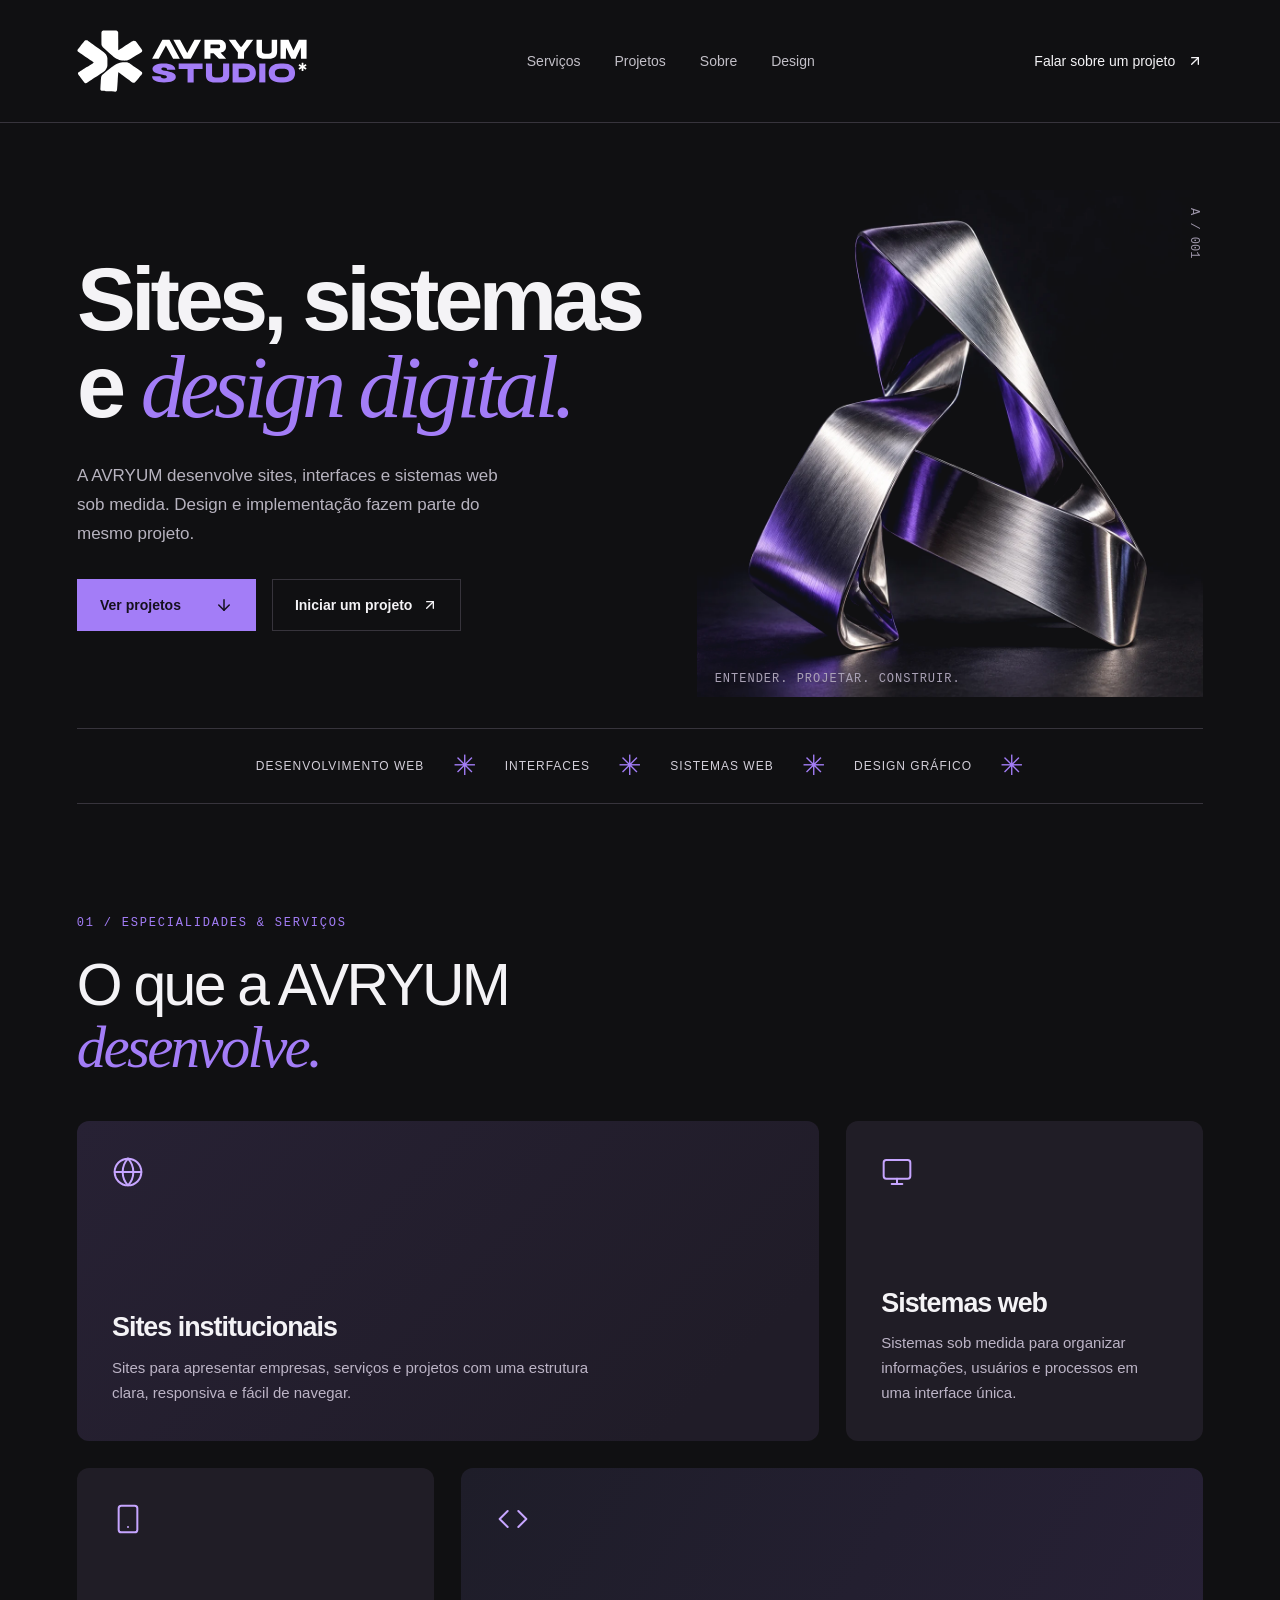
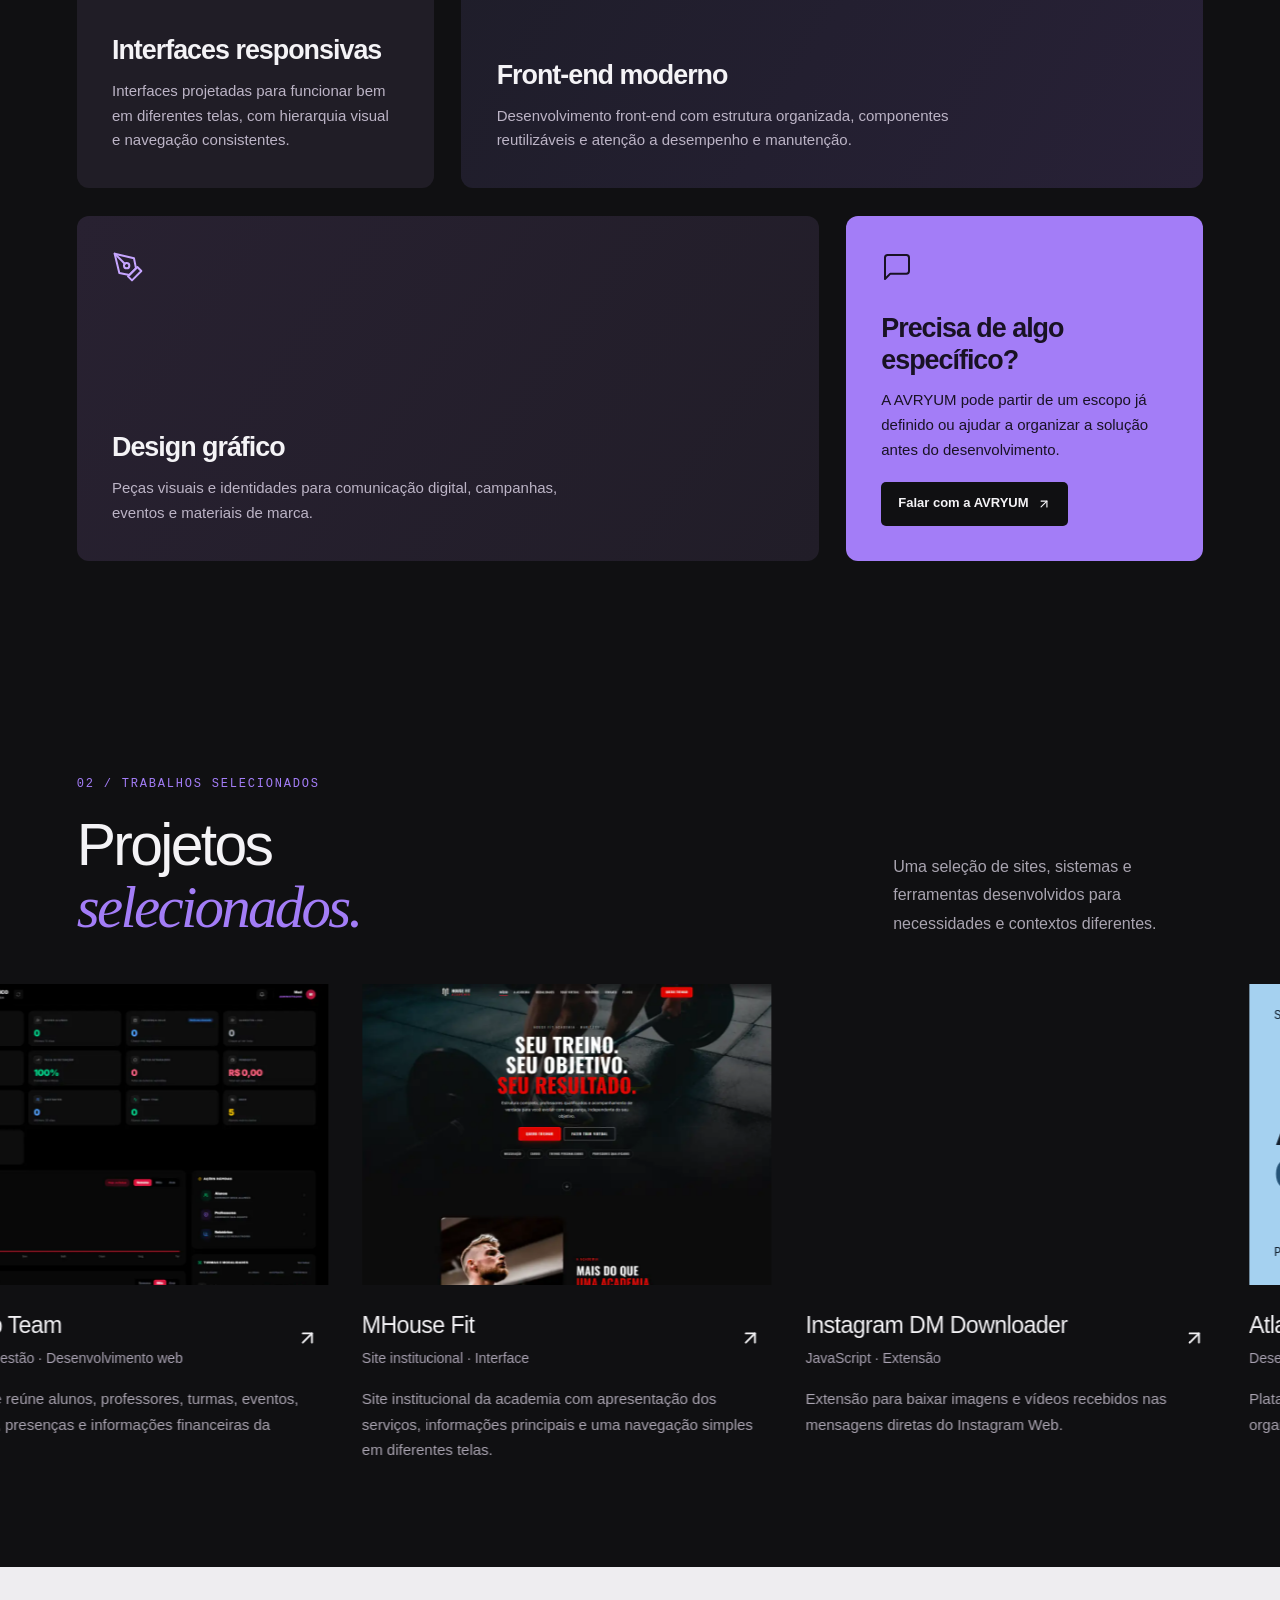
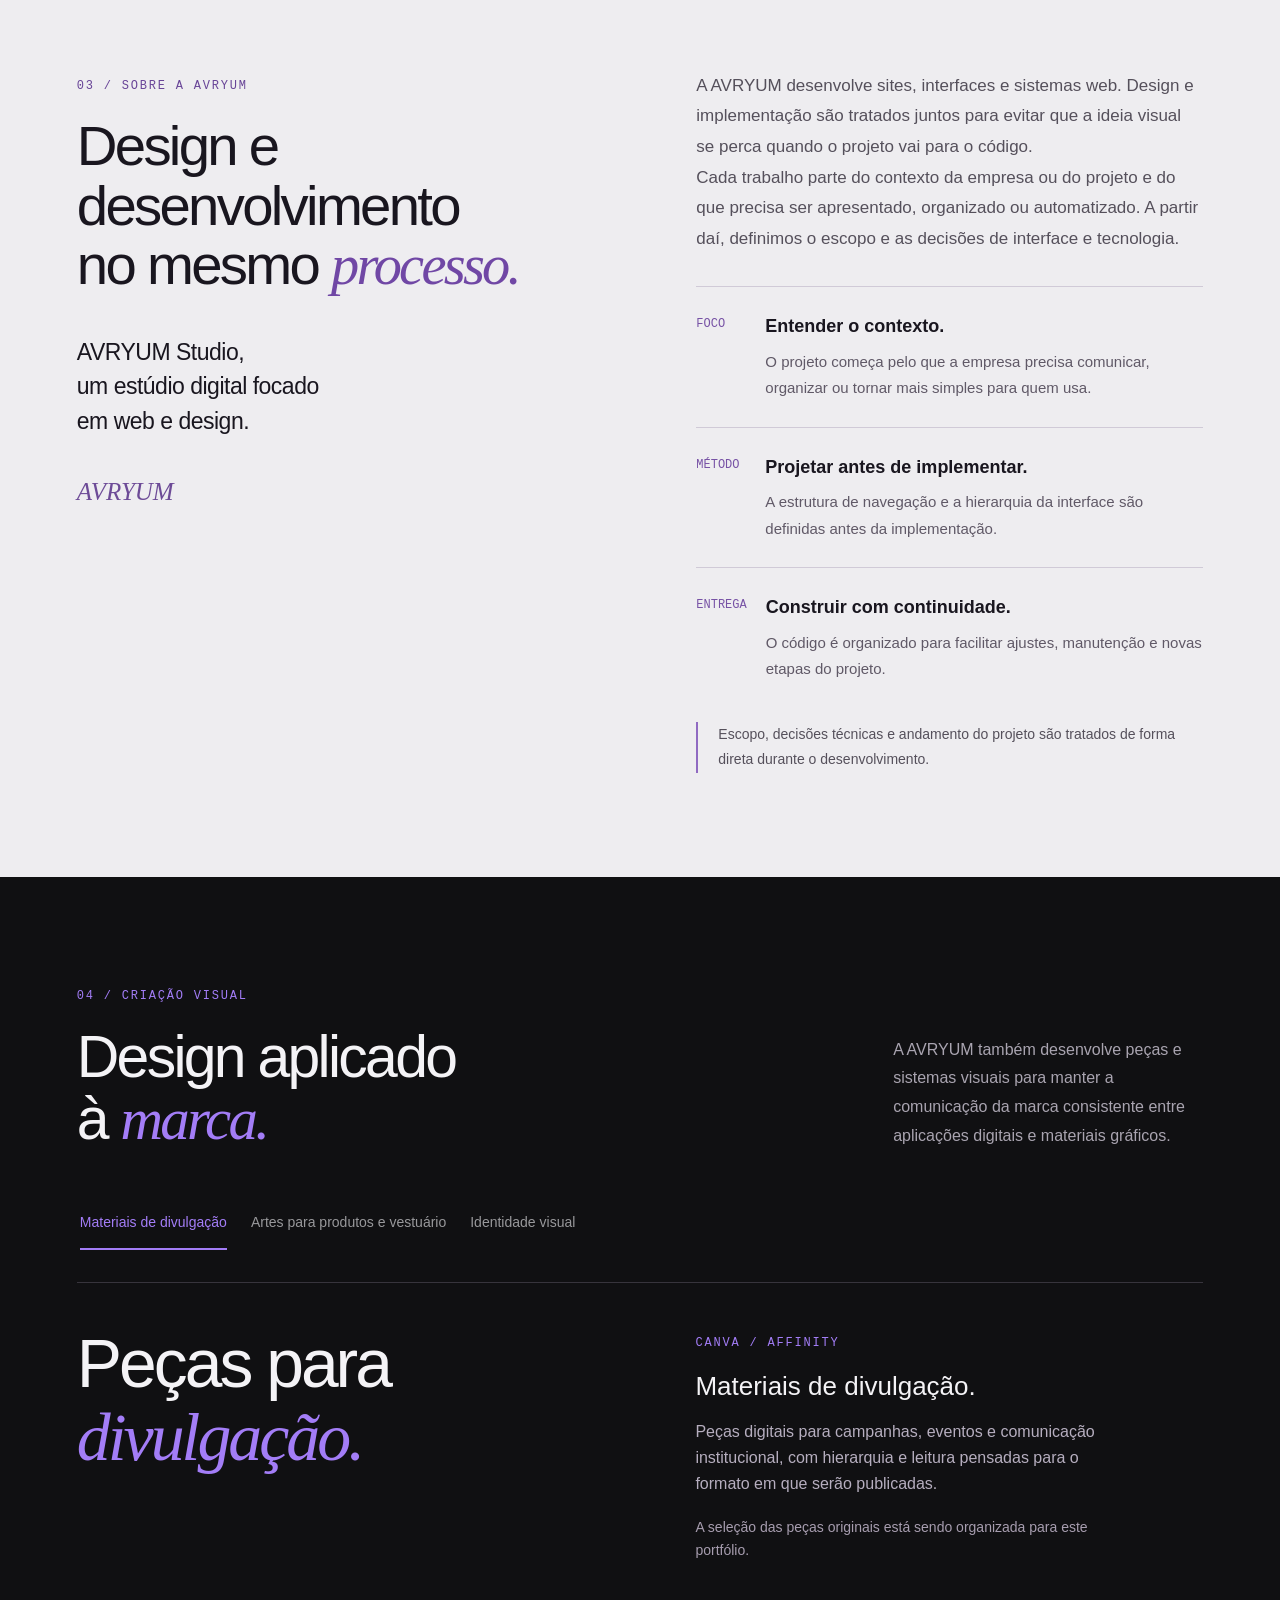
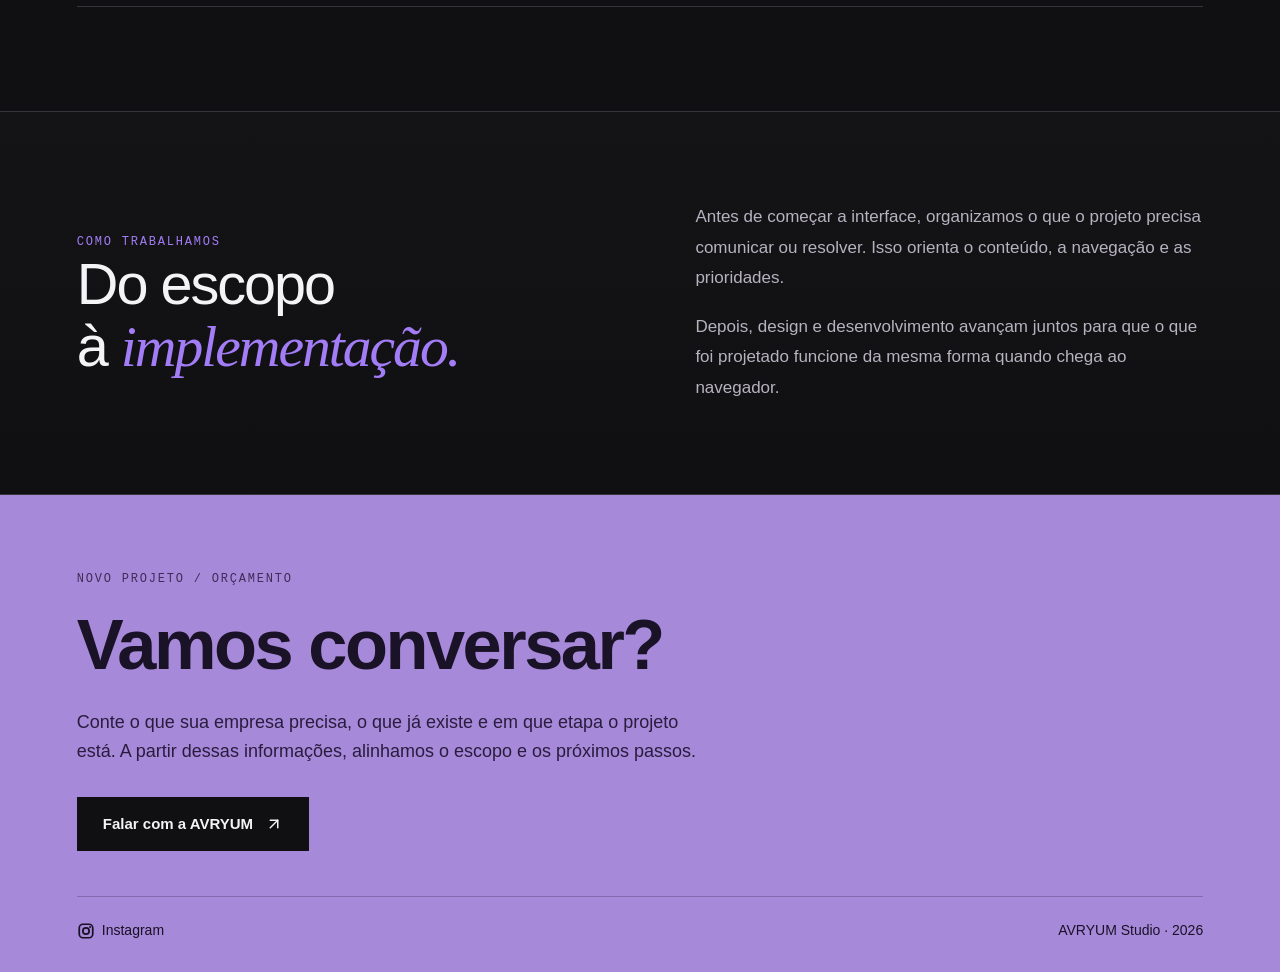
==== commit 9775a960: "fix: remove decorative images from services cards" ====
--- a/index.html
+++ b/index.html
@@ -142,7 +142,6 @@
             <p>Sites para apresentar empresas, serviços e projetos com uma estrutura clara, responsiva e fácil de navegar.</p>
           </div>
           <div class="service-card-footer">Presença web · Identidade · Landing pages</div>
-          <img class="servico-arte" src="imagens/servicos/servico-1.webp" alt="" aria-hidden="true" width="1000" height="563" loading="lazy" decoding="async" />
         </div>
 
         <div class="service-card">
@@ -154,7 +153,6 @@
             <p>Sistemas sob medida para organizar informações, usuários e processos em uma interface única.</p>
           </div>
           <div class="service-card-footer">Painéis · Autenticação · Banco de dados</div>
-          <img class="servico-arte" src="imagens/servicos/servico-2.webp" alt="" aria-hidden="true" width="1000" height="563" loading="lazy" decoding="async" />
         </div>
 
         <div class="service-card">
@@ -166,7 +164,6 @@
             <p>Interfaces projetadas para funcionar bem em diferentes telas, com hierarquia visual e navegação consistentes.</p>
           </div>
           <div class="service-card-footer">Mobile-first · Usabilidade · Acessibilidade</div>
-          <img class="servico-arte" src="imagens/servicos/servico-3.webp" alt="" aria-hidden="true" width="1000" height="563" loading="lazy" decoding="async" />
         </div>
 
         <div class="service-card">
@@ -178,7 +175,6 @@
             <p>Desenvolvimento front-end com estrutura organizada, componentes reutilizáveis e atenção a desempenho e manutenção.</p>
           </div>
           <div class="service-card-footer">React · JavaScript · Arquitetura modular</div>
-          <img class="servico-arte" src="imagens/servicos/servico-4.webp" alt="" aria-hidden="true" width="1000" height="563" loading="lazy" decoding="async" />
         </div>
 
         <div class="service-card">
@@ -190,7 +186,6 @@
             <p>Peças visuais e identidades para comunicação digital, campanhas, eventos e materiais de marca.</p>
           </div>
           <div class="service-card-footer">Divulgação · Identidade · Peças visuais</div>
-          <img class="servico-arte" src="imagens/servicos/servico-5.webp" alt="" aria-hidden="true" width="1000" height="563" loading="lazy" decoding="async" />
         </div>
 
         <div class="service-card service-card--contact">
@@ -202,7 +197,6 @@
             <p>A AVRYUM pode partir de um escopo já definido ou ajudar a organizar a solução antes do desenvolvimento.</p>
           </div>
           <div class="service-card-footer"><a href="#contato">Falar com a AVRYUM <svg xmlns="http://www.w3.org/2000/svg" width="14" height="14" viewBox="0 0 24 24" fill="none" stroke="currentColor" stroke-width="2" stroke-linecap="round" stroke-linejoin="round" aria-hidden="true"><path d="M7 7h10v10"></path><path d="M7 17 17 7"></path></svg></a></div>
-          <img class="servico-arte" src="imagens/servicos/servico-6.webp" alt="" aria-hidden="true" width="1000" height="563" loading="lazy" decoding="async" />
         </div>
       </div>
     </section>
--- a/css/bento-servicos.css
+++ b/css/bento-servicos.css
@@ -218,93 +218,3 @@
     transition: none;
   }
 }
-
-/* Artes decorativas fora do fluxo: preservam dimensões e posição dos textos. */
-.services-grid > .service-card {
-  position: relative;
-  isolation: isolate;
-}
-.services-grid > .service-card .servico-arte {
-  position: absolute;
-  top: 0;
-  right: 0;
-  width: 100%;
-  height: 62%;
-  object-fit: contain;
-  object-position: center top;
-  z-index: -1;
-  pointer-events: none;
-  -webkit-mask-image: linear-gradient(to bottom, #000 0%, #000 62%, rgba(0,0,0,.45) 84%, transparent 100%);
-  mask-image: linear-gradient(to bottom, #000 0%, #000 62%, rgba(0,0,0,.45) 84%, transparent 100%);
-}
-.services-grid > .service-card--contact .servico-arte {
-  height: 62%;
-  opacity: .88;
-}
-
-/* Preenche todo o card e mantém a composição completa visível. */
-.services-grid > .service-card .servico-arte {
-  inset: 0;
-  width: 100%;
-  height: 100%;
-  object-fit: contain;
-  object-position: center;
-  opacity: .96;
-  -webkit-mask-image: none;
-  mask-image: none;
-}
-.services-grid > .service-card--contact .servico-arte {
-  height: 100%;
-  opacity: .76;
-}
-.services-grid > .service-card::before {
-  content: "";
-  position: absolute;
-  inset: 0;
-  z-index: -3;
-  background: var(--arte-servico) center / cover no-repeat;
-  filter: blur(12px);
-  transform: scale(1.08);
-  opacity: .72;
-  pointer-events: none;
-}
-.services-grid > .service-card::after {
-  content: "";
-  position: absolute;
-  inset: 0;
-  z-index: -1;
-  pointer-events: none;
-  background: linear-gradient(180deg,
-    rgba(16,16,18,.04) 0%,
-    rgba(16,16,18,.09) 38%,
-    rgba(16,16,18,.48) 68%,
-    rgba(16,16,18,.68) 100%);
-}
-.services-grid > .service-card:nth-child(1) { --arte-servico: url("../imagens/servicos/servico-1.webp"); }
-.services-grid > .service-card:nth-child(2) { --arte-servico: url("../imagens/servicos/servico-2.webp"); }
-.services-grid > .service-card:nth-child(3) { --arte-servico: url("../imagens/servicos/servico-3.webp"); }
-.services-grid > .service-card:nth-child(4) { --arte-servico: url("../imagens/servicos/servico-4.webp"); }
-.services-grid > .service-card:nth-child(5) { --arte-servico: url("../imagens/servicos/servico-5.webp"); }
-.services-grid > .service-card:nth-child(6) { --arte-servico: url("../imagens/servicos/servico-6.webp"); }
-
-/* Imagem única preenchendo toda a área do card. */
-.services-grid > .service-card .servico-arte {
-  object-fit: cover;
-  object-position: center;
-  width: 100%;
-  height: 100%;
-  opacity: 1;
-}
-.services-grid > .service-card::before { content: none; }
-
-/* Degradê mais intenso para destacar os textos sobre a arte. */
-.services-grid > .service-card::after {
-  background: linear-gradient(180deg,
-    rgba(16,16,18,.08) 0%,
-    rgba(16,16,18,.22) 30%,
-    rgba(16,16,18,.72) 60%,
-    rgba(16,16,18,.94) 100%);
-}
-.services-grid > .service-card--contact h3,
-.services-grid > .service-card--contact p,
-.services-grid > .service-card--contact .service-icon { color: #f4f3f6; }
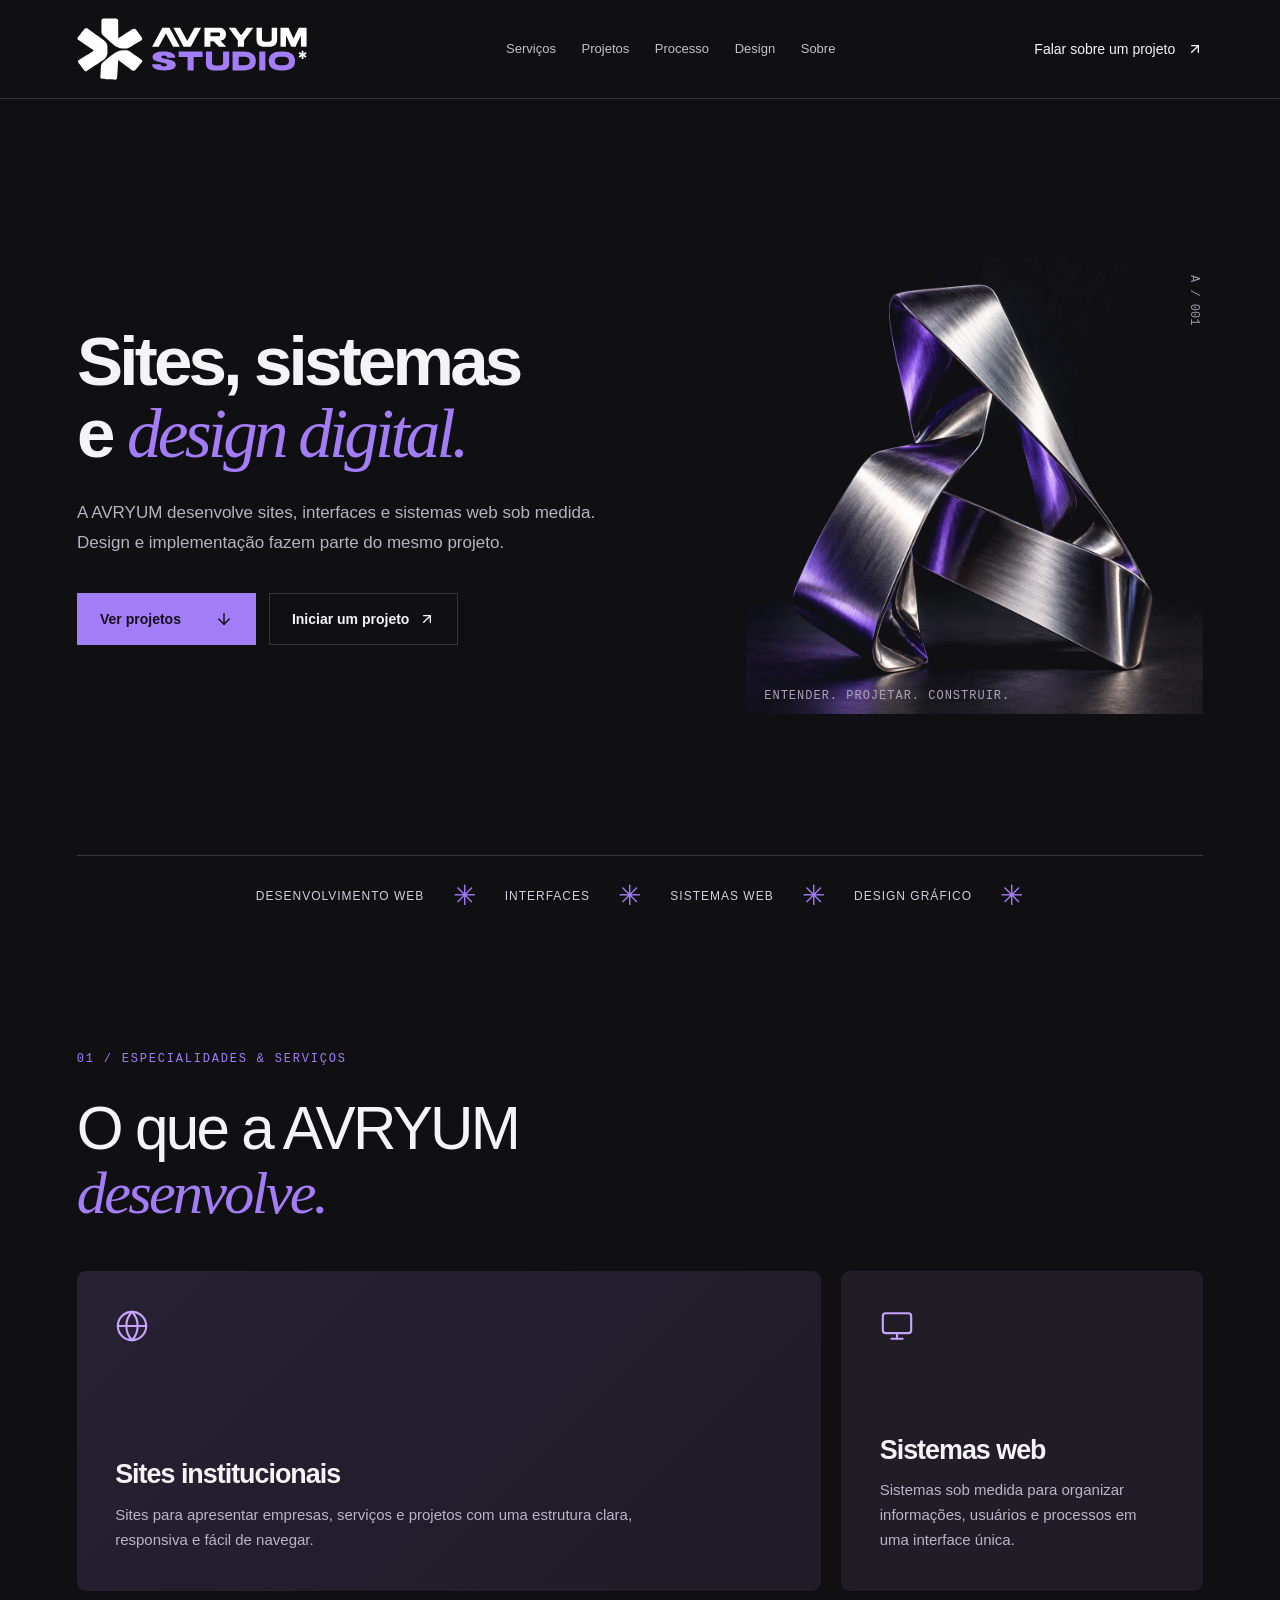
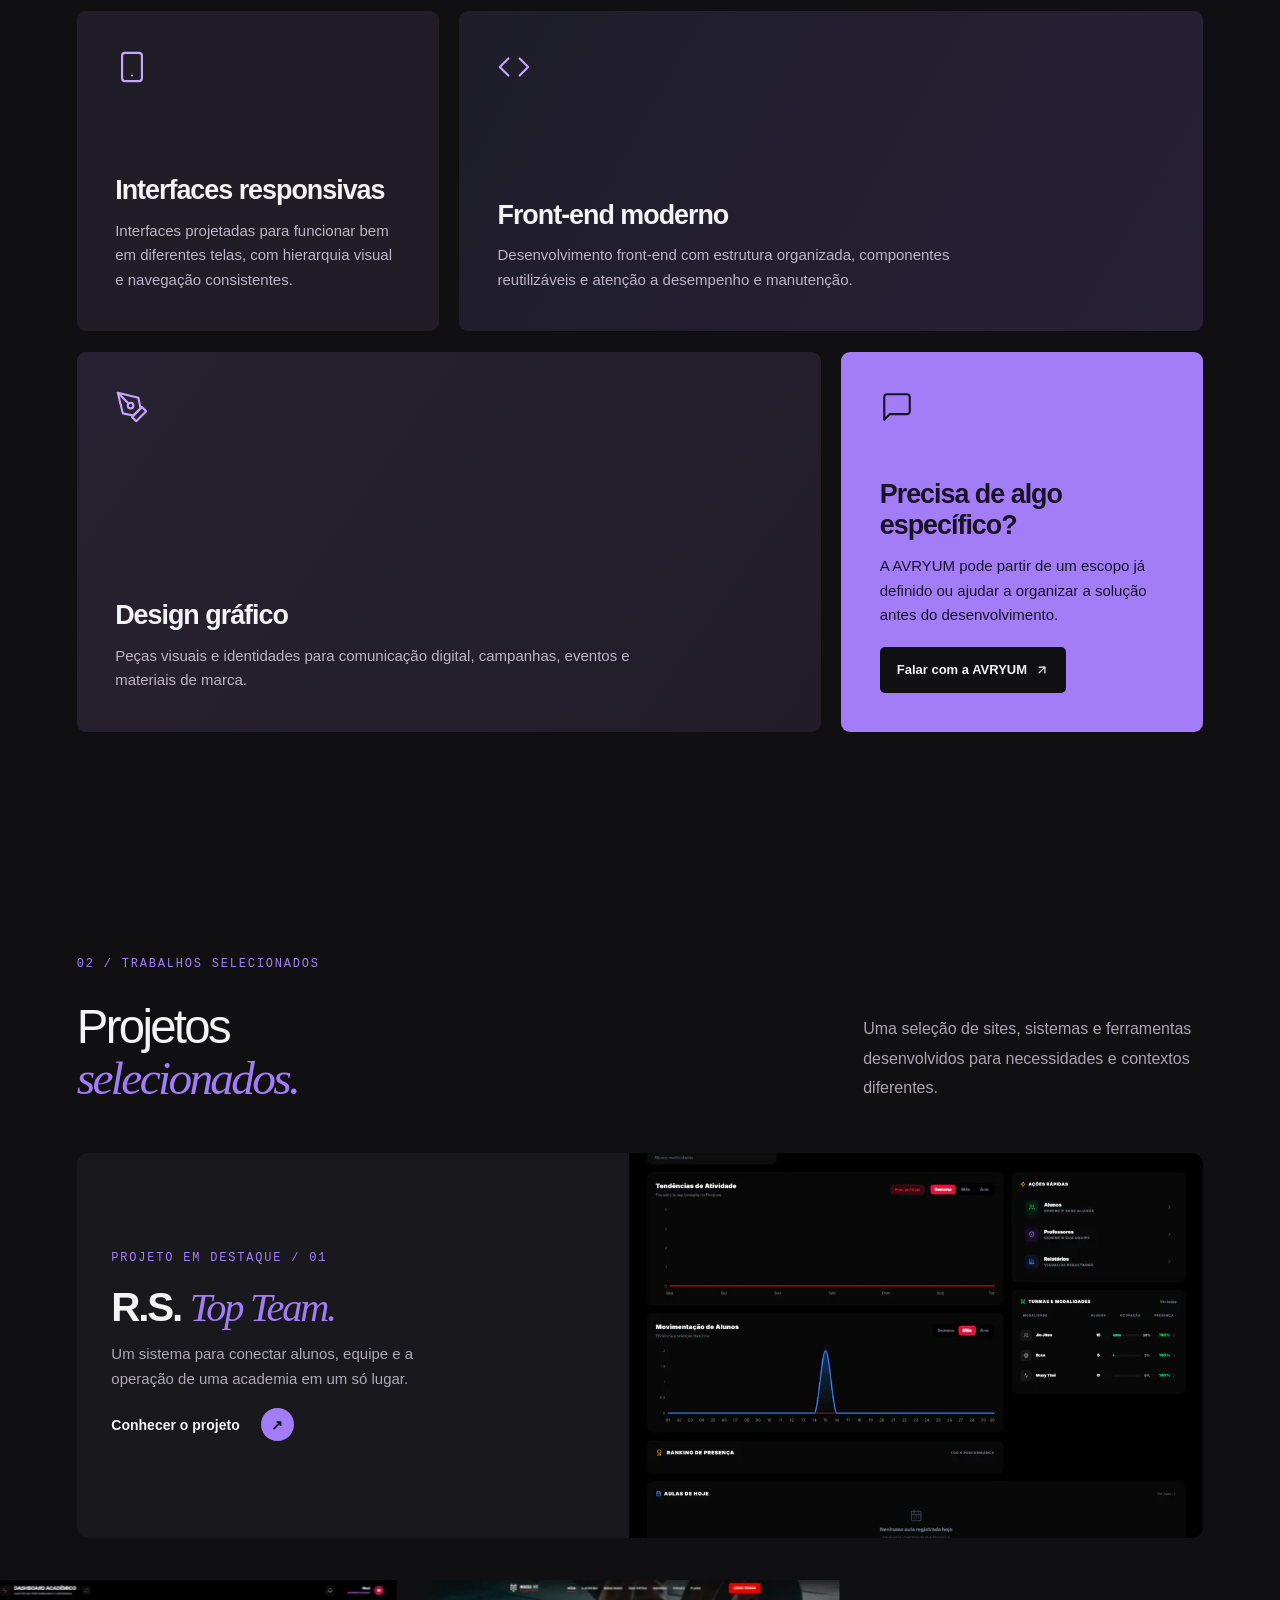
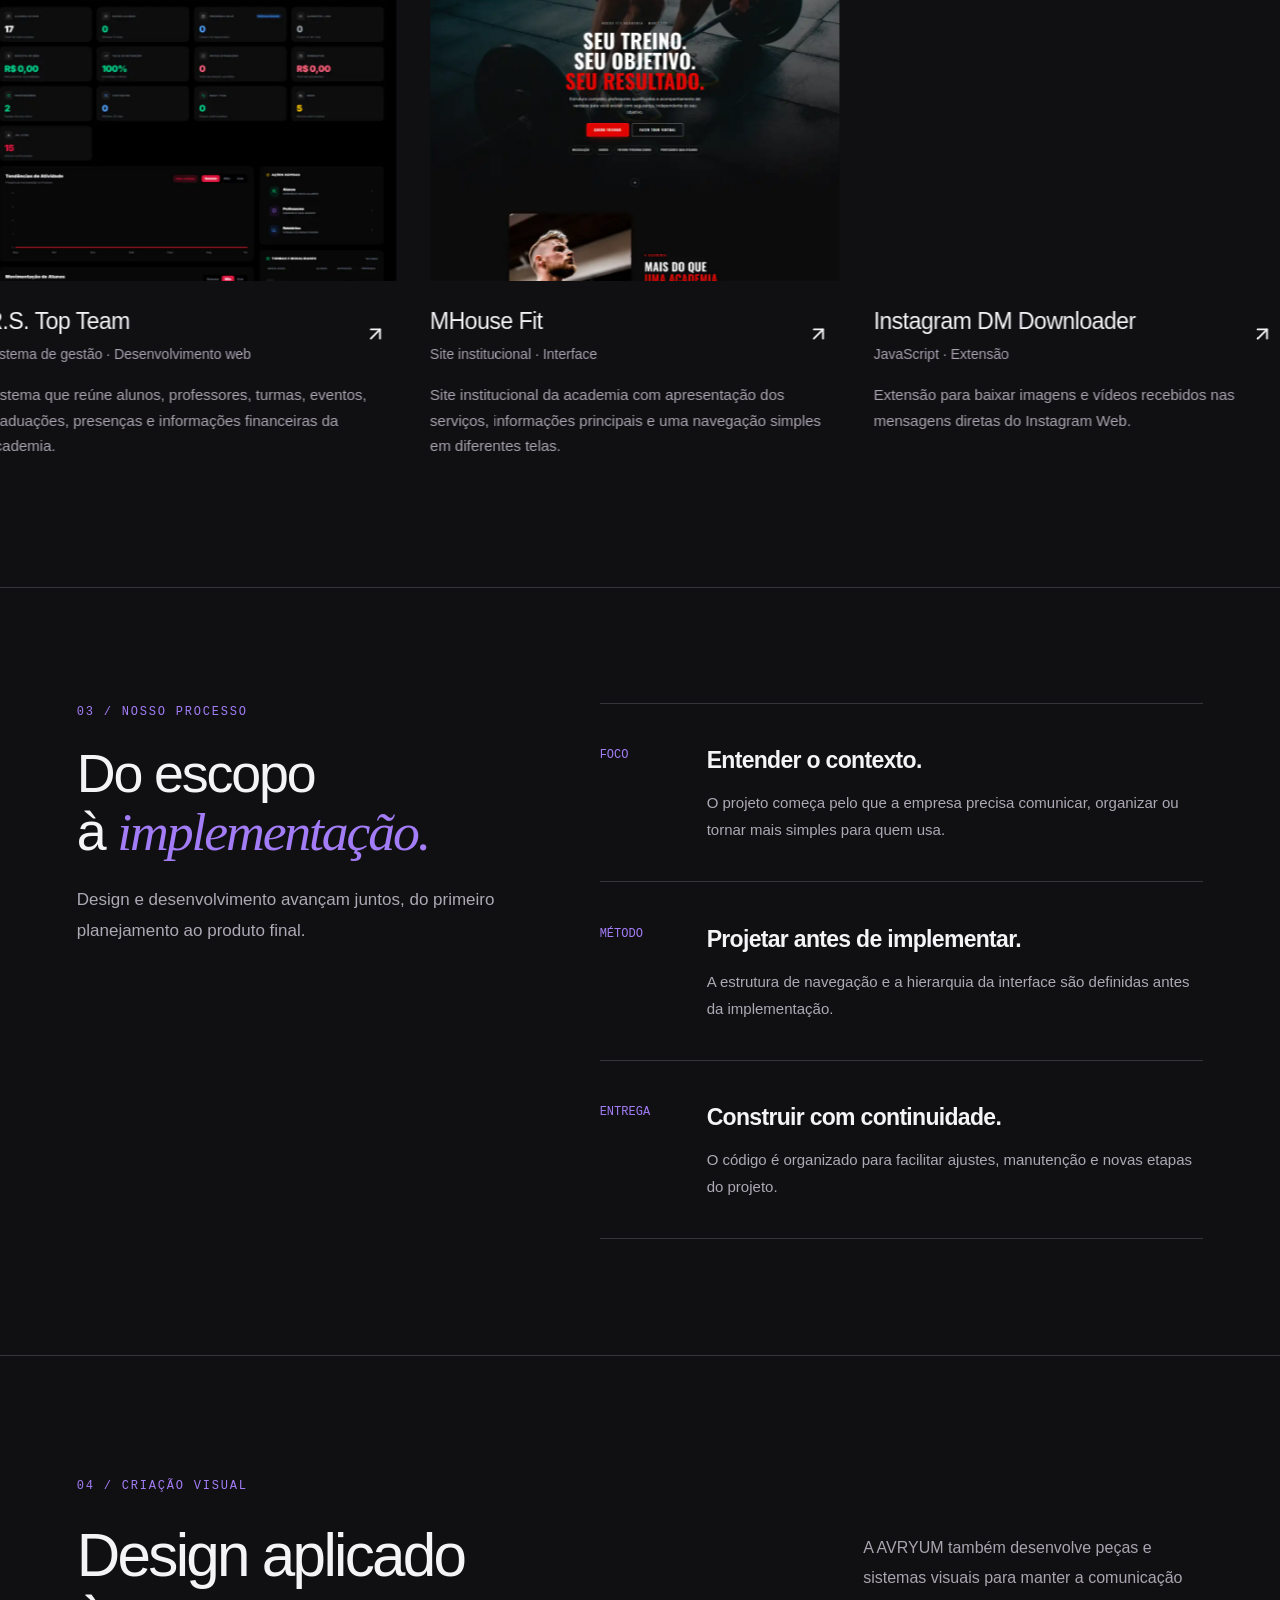
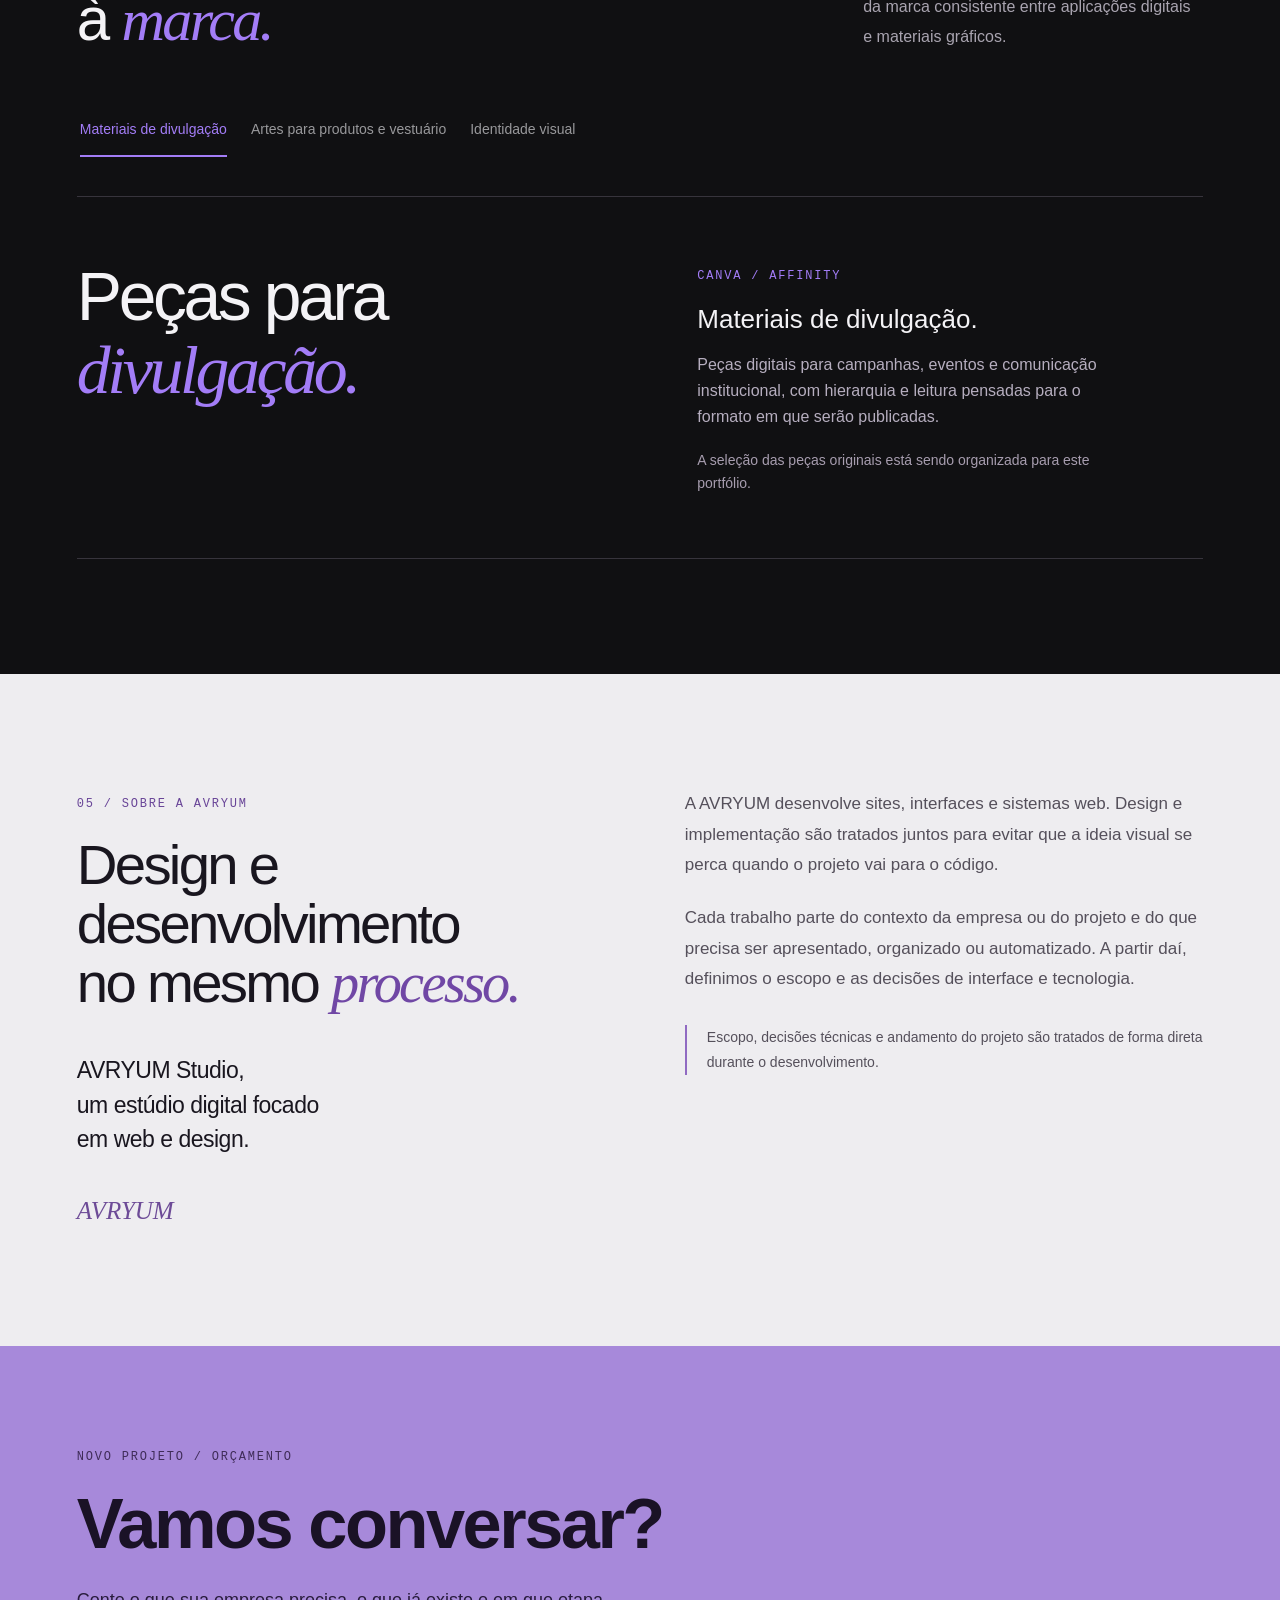
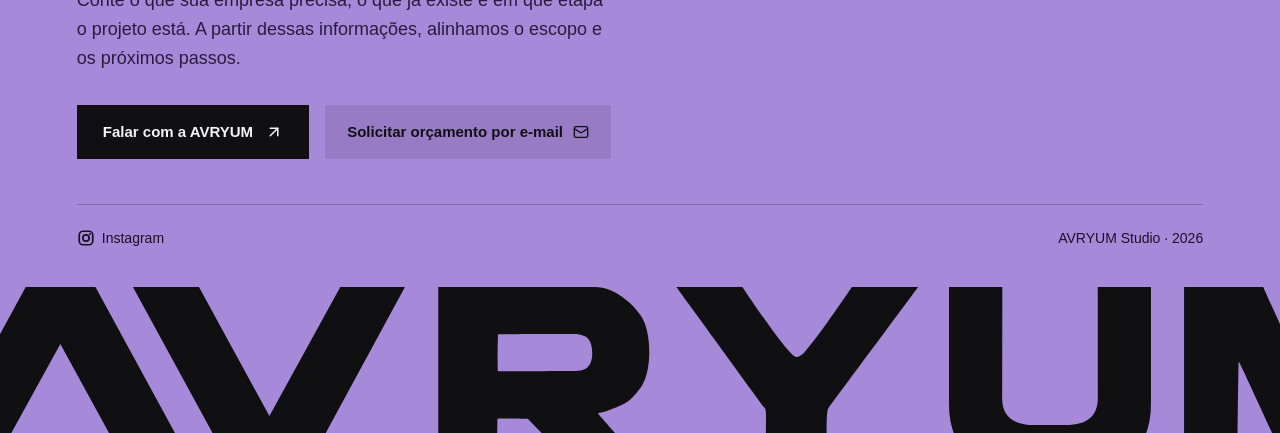
==== commit d756044d: "feat: refine portfolio layout and shared footer" ====
--- a/index.html
+++ b/index.html
@@ -28,6 +28,8 @@
   <link rel="icon" type="image/x-icon" href="imagens/favicon.ico" />
   <link rel="stylesheet" href="css/estilos.css?v=20261010-titulo2" />
   <link rel="stylesheet" href="css/bento-servicos.css" />
+  <link rel="stylesheet" href="css/avryum-reference-layout.css" />
+<link rel="stylesheet" href="css/footer-compartilhado.css" />
 
   <script id="seo-structured-data" type="application/ld+json">
 {
@@ -80,6 +82,7 @@
   <script defer src="js/interacoes.js"></script>
   <script defer src="js/bibliotecas/liquid-react.js"></script>
   <script defer src="js/card-media.js"></script>
+  <script defer src="js/avryum-navigation.js"></script>
 </head>
 <body class="antialiased">
   <a class="skip-link" href="#main">Pular para o conteúdo</a>
@@ -88,11 +91,13 @@
   <header class="site-header">
     <a class="wordmark" href="index.html" aria-label="AVRYUM Studio, início"><img class="wordmark-logo" src="imagens/assinatura-horizontal.svg" alt="" aria-hidden="true" />
       <img class="wordmark-logo wordmark-logo--roxo" src="imagens/assinatura-horizontal-roxo.svg" alt="" aria-hidden="true" /></a>
-    <nav aria-label="Principal">
+    <button class="av-menu-button" type="button" aria-expanded="false" aria-label="Abrir menu" aria-controls="av-primary-nav"><span></span><span></span><span></span></button>
+    <nav id="av-primary-nav" aria-label="Principal">
       <a href="#servicos">Serviços</a>
       <a href="#projetos">Projetos</a>
+      <a href="#processo">Processo</a>
+      <a href="#design">Design</a>
       <a href="#sobre">Sobre</a>
-      <a href="#design">Design</a>
     </nav>
     <a class="contact-link" href="#contato">Falar sobre um projeto
       <svg xmlns="http://www.w3.org/2000/svg" width="16" height="16" viewBox="0 0 24 24" fill="none" stroke="currentColor" stroke-width="2" stroke-linecap="round" stroke-linejoin="round" class="lucide lucide-arrow-up-right" aria-hidden="true"><path d="M7 7h10v10"></path><path d="M7 17 17 7"></path></svg>
@@ -207,6 +212,17 @@
         <p>Uma seleção de sites, sistemas e ferramentas desenvolvidos para necessidades e contextos diferentes.</p>
       </div>
 
+      <a class="av-featured-project" href="projetos/rs-top-team/index.html" aria-label="Conhecer o projeto R.S. Top Team">
+        <div class="av-featured-copy">
+          <span class="eyebrow">PROJETO EM DESTAQUE / 01</span>
+          <h3>R.S. <em>Top Team.</em></h3>
+          <p>Um sistema para conectar alunos, equipe e a operação de uma academia em um só lugar.</p>
+          <span class="av-featured-link">Conhecer o projeto <span aria-hidden="true">↗</span></span>
+        </div>
+        <div class="av-featured-image">
+          <img src="projetos/rs-top-team/img/card-1.webp" alt="Prévia do sistema de gestão R.S. Top Team" loading="lazy" decoding="async">
+        </div>
+      </a>
       <div class="project-grid">
         <a class="project-card" href="projetos/rs-top-team/index.html" aria-label="Ver estudo de caso do projeto R.S. Top Team">
           <div class="project-cover rs" data-media-type="slideshow" data-project="rs-top-team">
@@ -254,22 +270,22 @@
       </div>
     </section>
 
-    <section class="about section" id="sobre" aria-labelledby="titulo-sobre">
-      <div class="about-heading">
-        <span class="eyebrow">03 / SOBRE A AVRYUM</span>
-        <h2 id="titulo-sobre">Design e desenvolvimento<br />no mesmo <em>processo.</em></h2>
-        <p class="about-lead">AVRYUM Studio,<br />um estúdio digital focado<br />em web e design.</p>
-        <span class="signature">AVRYUM</span>
-      </div>
-      <div class="about-story">
-        <p>A AVRYUM desenvolve sites, interfaces e sistemas web. Design e implementação são tratados juntos para evitar que a ideia visual se perca quando o projeto vai para o código.</p>
-        <p>Cada trabalho parte do contexto da empresa ou do projeto e do que precisa ser apresentado, organizado ou automatizado. A partir daí, definimos o escopo e as decisões de interface e tecnologia.</p>
+
+
+    <section class="solution-mindset" id="processo" aria-labelledby="titulo-mindset">
+      <div class="mindset-container">
+        <div class="av-process-intro">
+          <span class="eyebrow">03 / NOSSO PROCESSO</span>
+          <h2 id="titulo-mindset">Do escopo<br />à <em>implementação.</em></h2>
+          <p>Design e desenvolvimento avançam juntos, do primeiro planejamento ao produto final.</p>
+        </div>
+        <div class="av-process-steps">
         <div class="timeline">
           <div><span>FOCO</span><div><h3>Entender o contexto.</h3><p>O projeto começa pelo que a empresa precisa comunicar, organizar ou tornar mais simples para quem usa.</p></div></div>
           <div><span>MÉTODO</span><div><h3>Projetar antes de implementar.</h3><p>A estrutura de navegação e a hierarquia da interface são definidas antes da implementação.</p></div></div>
           <div><span>ENTREGA</span><div><h3>Construir com continuidade.</h3><p>O código é organizado para facilitar ajustes, manutenção e novas etapas do projeto.</p></div></div>
         </div>
-        <p class="honest-note">Escopo, decisões técnicas e andamento do projeto são tratados de forma direta durante o desenvolvimento.</p>
+        </div>
       </div>
     </section>
 
@@ -297,37 +313,22 @@
       </div>
     </section>
 
-    <section class="solution-mindset" aria-labelledby="titulo-mindset">
-      <div class="mindset-container">
-        <div>
-          <span class="eyebrow">COMO TRABALHAMOS</span>
-          <h2 id="titulo-mindset">Do escopo<br />à <em>implementação.</em></h2>
-        </div>
-        <div class="mindset-copy">
-          <p>Antes de começar a interface, organizamos o que o projeto precisa comunicar ou resolver. Isso orienta o conteúdo, a navegação e as prioridades.</p>
-          <p>Depois, design e desenvolvimento avançam juntos para que o que foi projetado funcione da mesma forma quando chega ao navegador.</p>
-        </div>
+
+    <section class="about section" id="sobre" aria-labelledby="titulo-sobre">
+      <div class="about-heading">
+        <span class="eyebrow">05 / SOBRE A AVRYUM</span>
+        <h2 id="titulo-sobre">Design e desenvolvimento<br />no mesmo <em>processo.</em></h2>
+        <p class="about-lead">AVRYUM Studio,<br />um estúdio digital focado<br />em web e design.</p>
+        <span class="signature">AVRYUM</span>
+      </div>
+      <div class="about-story">
+        <p>A AVRYUM desenvolve sites, interfaces e sistemas web. Design e implementação são tratados juntos para evitar que a ideia visual se perca quando o projeto vai para o código.</p>
+        <p>Cada trabalho parte do contexto da empresa ou do projeto e do que precisa ser apresentado, organizado ou automatizado. A partir daí, definimos o escopo e as decisões de interface e tecnologia.</p>
+        <p class="honest-note">Escopo, decisões técnicas e andamento do projeto são tratados de forma direta durante o desenvolvimento.</p>
       </div>
     </section>
   </main>
 
-  <footer id="contato">
-    <div class="eyebrow">NOVO PROJETO / ORÇAMENTO</div>
-    <div class="footer-title">Vamos conversar?</div>
-    <p class="footer-lead">Conte o que sua empresa precisa, o que já existe e em que etapa o projeto está. A partir dessas informações, alinhamos o escopo e os próximos passos.</p>
-    <div class="footer-actions">
-      <a class="footer-btn-primary" href="https://ig.me/m/avryum.studio" target="_blank" rel="noreferrer">
-        Falar com a AVRYUM
-        <svg xmlns="http://www.w3.org/2000/svg" width="18" height="18" viewBox="0 0 24 24" fill="none" stroke="currentColor" stroke-width="2" stroke-linecap="round" stroke-linejoin="round" aria-hidden="true"><path d="M7 7h10v10"></path><path d="M7 17 17 7"></path></svg>
-      </a>
-    </div>
-    <div class="footer-bottom">
-      <div class="socials">
-      
-        <a href="https://ig.me/m/avryum.studio" target="_blank" rel="noreferrer"><span class="icon-instagram" aria-hidden="true"></span>Instagram</a>
-      </div>
-      <span>AVRYUM Studio · 2026</span>
-    </div>
-  </footer>
+  <script src="js/footer-compartilhado.js"></script>
 </body>
 </html>
--- a/css/estilos.css
+++ b/css/estilos.css
@@ -954,15 +954,12 @@
   align-items:center;
   gap:7px
 }
-.icon-github,.icon-instagram,.icon-linkedin {
+.icon-instagram,.icon-linkedin {
   background-size: contain;
   background-repeat: no-repeat;
   width: 18px;
   height: 18px;
   filter: brightness(0);
-}
-.icon-github {
-  background-image: url('https://cdn.jsdelivr.net/gh/glincker/thesvg@main/public/icons/github/default.svg');
 }
 .icon-instagram {
   background-image: url('https://cdn.jsdelivr.net/gh/glincker/thesvg@main/public/icons/instagram/mono.svg');
@@ -1536,7 +1533,7 @@
 }
 
 /* Ícones locais: sem dependência de CDN externa. */
-.icon-github,.icon-instagram,.icon-linkedin {
+.icon-instagram,.icon-linkedin {
   display:inline-block;
   width:18px;
   height:18px;
@@ -1558,10 +1555,6 @@
 .icon-linkedin {
   -webkit-mask-image:url("data:image/svg+xml,%3Csvg xmlns='http://www.w3.org/2000/svg' viewBox='0 0 24 24'%3E%3Ccircle cx='5' cy='5' r='2' fill='black'/%3E%3Crect x='3' y='9' width='4' height='12' rx='1' fill='black'/%3E%3Cpath d='M10 9h4v1.9c1-1.5 2.5-2.3 4.3-2.3 3.1 0 4.7 2 4.7 5.7V21h-4v-6c0-1.8-.7-2.9-2.3-2.9-1.8 0-2.7 1.2-2.7 3.5V21h-4V9z' fill='black'/%3E%3C/svg%3E");
   mask-image:url("data:image/svg+xml,%3Csvg xmlns='http://www.w3.org/2000/svg' viewBox='0 0 24 24'%3E%3Ccircle cx='5' cy='5' r='2' fill='black'/%3E%3Crect x='3' y='9' width='4' height='12' rx='1' fill='black'/%3E%3Cpath d='M10 9h4v1.9c1-1.5 2.5-2.3 4.3-2.3 3.1 0 4.7 2 4.7 5.7V21h-4v-6c0-1.8-.7-2.9-2.3-2.9-1.8 0-2.7 1.2-2.7 3.5V21h-4V9z' fill='black'/%3E%3C/svg%3E");
-}
-.icon-github {
-  -webkit-mask-image:url("data:image/svg+xml,%3Csvg xmlns='http://www.w3.org/2000/svg' viewBox='0 0 24 24'%3E%3Ccircle cx='12' cy='12' r='9.5' fill='none' stroke='black' stroke-width='2'/%3E%3Cpath d='M8.5 9 5.5 12l3 3M15.5 9l3 3-3 3M13.7 7.8l-3.4 8.4' fill='none' stroke='black' stroke-width='2' stroke-linecap='round' stroke-linejoin='round'/%3E%3C/svg%3E");
-  mask-image:url("data:image/svg+xml,%3Csvg xmlns='http://www.w3.org/2000/svg' viewBox='0 0 24 24'%3E%3Ccircle cx='12' cy='12' r='9.5' fill='none' stroke='black' stroke-width='2'/%3E%3Cpath d='M8.5 9 5.5 12l3 3M15.5 9l3 3-3 3M13.7 7.8l-3.4 8.4' fill='none' stroke='black' stroke-width='2' stroke-linecap='round' stroke-linejoin='round'/%3E%3C/svg%3E");
 }
 .socials a {
   color:#191024;
--- a/css/avryum-reference-layout.css
+++ b/css/avryum-reference-layout.css
@@ -0,0 +1,372 @@
+/*
+ * AVRYUM — layout editorial inspirado na organização do Genomelink.
+ * Mantém a paleta, a tipografia e os recursos originais.
+ * Layout local / sem dependências ou imagens externas.
+ */
+:root {
+  --av-content-width: 1270px;
+  --av-space-page: clamp(22px, 6vw, 90px);
+}
+
+body { overflow-x: clip; }
+
+.site-header {
+  position: sticky;
+  top: 0;
+  z-index: 90;
+  width: 100%;
+  max-width: none;
+  padding: 18px max(var(--av-space-page), calc((100vw - var(--av-content-width)) / 2));
+  border-bottom: 1px solid var(--border);
+  background: var(--background);
+}
+.site-header nav { align-items: center; gap: clamp(15px, 2vw, 29px); }
+.site-header nav a {
+  position: relative;
+  white-space: nowrap;
+  font-weight: 500;
+  font-size: 13px;
+  transition: color .18s ease;
+}
+.site-header nav a:hover,
+.site-header nav a:focus-visible { color: var(--purple); }
+.site-header .contact-link { white-space: nowrap; }
+.av-menu-button { display: none; }
+
+.hero {
+  max-width: calc(var(--av-content-width) + 2 * var(--av-space-page));
+  padding: 16px var(--av-space-page) 0;
+  margin: auto;
+}
+.hero-grid {
+  grid-template-columns: minmax(0, 1.15fr) minmax(0, .85fr);
+  gap: clamp(36px, 4vw, 74px);
+  min-height: clamp(600px, 64vw, 740px);
+}
+.hero-copy { min-width: 0; padding-block: 70px; }
+.hero h1 {
+  font-size: clamp(54px, 5.4vw, 84px);
+  line-height: 1.04;
+  letter-spacing: -.055em;
+  text-wrap: balance;
+}
+.hero-copy > p {
+  max-width: 520px;
+  line-height: 1.8;
+  font-size: 17px;
+  margin: 28px 0 34px;
+}
+.hero-actions { gap: 13px; }
+.hero-actions a { min-height: 49px; justify-content: center; }
+.hero-art {
+  width: 100%;
+  max-width: 600px;
+  justify-self: center;
+  margin: 0;
+  min-width: 0;
+}
+.hero-art img { max-width: 100%; }
+.hero .discipline-line {
+  padding-block: 26px;
+  border-bottom: 0;
+  border-color: var(--border);
+}
+.section {
+  max-width: calc(var(--av-content-width) + 2 * var(--av-space-page));
+  padding: clamp(85px, 8.4vw, 135px) var(--av-space-page);
+}
+.section-heading { margin-bottom: clamp(36px, 4vw, 62px); }
+.section-heading .eyebrow { display: inline-block; margin-bottom: 8px; }
+.section-heading h2 { font-size: clamp(43px, 4.7vw, 71px); line-height: 1.06; }
+/* Apenas o título de Projetos: menor no desktop e no mobile. */
+#titulo-projetos { font-size: clamp(34px, 3.7vw, 52px); }
+.section-heading > p { max-width: 340px; line-height: 1.85; }
+
+.services-section {
+  padding-bottom: clamp(95px, 9vw, 145px);
+  background-color: var(--background);
+}
+.services-section .section-heading { margin-bottom: 46px; }
+.services-grid { gap: clamp(13px, 1.6vw, 24px); }
+.services-grid > .service-card {
+  min-height: clamp(292px, 25vw, 360px);
+  padding: clamp(26px, 3vw, 42px);
+  border-radius: 9px;
+}
+.services-grid > .service-card .service-card-top { margin-bottom: 25px; }
+.services-grid > .service-card .service-icon svg { width: 34px; height: 34px; }
+.services-grid > .service-card h3 {
+  font-size: clamp(24px, 2.1vw, 31px);
+  line-height: 1.17;
+}
+.services-grid > .service-card p { max-width: 530px; }
+.services-grid > .service-card--contact .service-card-footer a {
+  border-radius: 5px;
+  min-height: 46px;
+}
+
+.work {
+  padding-top: clamp(80px, 8vw, 135px);
+  padding-bottom: clamp(100px, 10vw, 145px);
+  overflow: hidden;
+}
+.work .section-heading { margin-bottom: 50px; }
+.av-featured-project {
+  display: grid;
+  grid-template-columns: minmax(0, .98fr) minmax(0, 1.02fr);
+  align-items: stretch;
+  max-width: 1180px;
+  min-height: 385px;
+  overflow: hidden;
+  margin: 0 auto 42px;
+  background: var(--card);
+  border-radius: 11px;
+  transition: transform .25s ease;
+}
+.av-featured-project:hover { transform: translateY(-4px); }
+.av-featured-project:focus-visible {
+  outline: 2px solid var(--purple);
+  outline-offset: 4px;
+}
+.av-featured-copy {
+  padding: clamp(24px, 2.7vw, 38px);
+  display: flex;
+  flex-direction: column;
+  justify-content: center;
+  gap: 12px;
+  min-width: 0;
+}
+.av-featured-copy .eyebrow { margin-bottom: 6px; }
+.av-featured-copy h3 {
+  font-size: clamp(31px, 3.15vw, 46px);
+  line-height: 1.08;
+  letter-spacing: -.055em;
+  font-weight: 600;
+}
+.av-featured-copy h3 em { color: var(--purple); }
+.av-featured-copy p {
+  font-size: 15px;
+  line-height: 1.65;
+  max-width: 360px;
+  color: var(--muted-foreground);
+}
+.av-featured-link {
+  margin-top: 5px;
+  display: inline-flex;
+  gap: 21px;
+  align-items: center;
+  font-size: 14px;
+  font-weight: 600;
+  color: var(--foreground);
+}
+.av-featured-link span {
+  display: grid;
+  place-items: center;
+  width: 33px;
+  height: 33px;
+  background: var(--purple);
+  color: var(--background);
+  border-radius: 50%;
+  transition: transform .25s ease;
+}
+.av-featured-project:hover .av-featured-link span { transform: translate(3px,-3px); }
+.av-featured-image {
+  position: relative;
+  overflow: hidden;
+  min-height: 385px;
+  padding: 0;
+  margin: 0;
+  background: var(--secondary);
+}
+.av-featured-image img {
+  position: absolute;
+  display: block;
+  inset: 0;
+  width: 100%;
+  height: 100%;
+  min-height: 0;
+  padding: 0;
+  margin: 0;
+  object-fit: cover;
+  object-position: center;
+  transition: transform .55s ease;
+}
+.av-featured-project:hover .av-featured-image img { transform: scale(1.035); }
+
+/* A galeria de projetos anterior continua funcional, sem alterar imagens. */
+.work .project-grid { margin-top: 0; }
+.work .project-card { text-decoration: none; }
+
+.solution-mindset {
+  padding: clamp(100px, 9vw, 145px) var(--av-space-page);
+  border-block: 1px solid var(--border);
+  background: var(--background);
+}
+.solution-mindset .mindset-container {
+  max-width: var(--av-content-width);
+  grid-template-columns: minmax(0, .85fr) minmax(0, 1.15fr);
+  gap: clamp(45px, 6vw, 98px);
+  align-items: start;
+}
+.av-process-intro .eyebrow { display: block; margin-bottom: 22px; }
+.av-process-intro h2 {
+  font-size: clamp(42px, 4.2vw, 63px);
+  letter-spacing: -.04em;
+  margin-bottom: 24px;
+}
+.av-process-intro > p {
+  color: var(--muted-foreground);
+  font-size: 17px;
+  line-height: 1.8;
+  max-width: 450px;
+}
+.av-process-steps .timeline { margin: 0; }
+.av-process-steps .timeline > div {
+  border-top: 1px solid var(--border);
+  padding: clamp(27px, 3vw, 44px) 0;
+  gap: 34px;
+}
+.av-process-steps .timeline > div:last-child { border-bottom: 1px solid var(--border); }
+.av-process-steps .timeline > div > span {
+  min-width: 73px;
+  color: var(--purple);
+  font-size: 12px;
+  margin-top: 6px;
+}
+.av-process-steps .timeline h3 {
+  color: var(--foreground);
+  font-size: 23px;
+  letter-spacing: -.03em;
+  margin-bottom: 10px;
+}
+.av-process-steps .timeline p {
+  color: var(--muted-foreground);
+  font-size: 15px;
+  line-height: 1.8;
+}
+
+.design.section {
+  padding-top: clamp(100px, 9vw, 145px);
+  padding-bottom: clamp(105px, 9vw, 145px);
+}
+.design-tabs [data-slot=tabs-list] { margin-bottom: 33px; }
+.design-tabs [data-slot=tabs-trigger] { min-height: 45px; }
+.design-panel {
+  padding: clamp(42px, 5vw, 77px) 0;
+  gap: clamp(35px, 5vw, 80px);
+}
+.design-panel .big-type { letter-spacing: -.05em; }
+
+.about.section {
+  max-width: none;
+  padding: clamp(96px, 9vw, 140px) max(var(--av-space-page), calc((100vw - var(--av-content-width))/2));
+  gap: clamp(50px, 7vw, 135px);
+}
+.about .about-story { max-width: 625px; }
+.about .about-story > p { margin-bottom: 22px; }
+.about .honest-note { margin-top: 30px; }
+
+
+
+
+@media (max-width: 1040px) {
+  .hero-grid { min-height: 570px; gap: 25px; }
+  .hero h1 { font-size: clamp(47px, 5.7vw, 65px); }
+  .av-featured-project { min-height: 345px; }
+  .av-featured-image { min-height: 345px; }
+  .av-process-steps .timeline > div { gap: 23px; }
+}
+@media (max-width: 960px) {
+  .site-header { padding: 17px var(--av-space-page); }
+  .site-header .contact-link { display: none; }
+  .av-menu-button {
+    display: flex;
+    width: 44px;
+    height: 44px;
+    flex-shrink: 0;
+    margin-left: auto;
+    align-items: center;
+    justify-content: center;
+    flex-direction: column;
+    gap: 5px;
+    border: 1px solid var(--border);
+    border-radius: 5px;
+    background: var(--card);
+    cursor: pointer;
+    position: relative;
+    z-index: 3;
+  }
+  .av-menu-button span {
+    display: block;
+    width: 18px;
+    height: 2px;
+    background: var(--foreground);
+    transition: transform .18s ease,opacity .18s ease;
+  }
+  .av-menu-button[aria-expanded="true"] span:first-child { transform: translateY(7px) rotate(45deg); }
+  .av-menu-button[aria-expanded="true"] span:nth-child(2) { opacity: 0; }
+  .av-menu-button[aria-expanded="true"] span:last-child { transform: translateY(-7px) rotate(-45deg); }
+  .site-header nav#av-primary-nav {
+    display: none;
+    position: absolute;
+    top: calc(100% + 1px);
+    left: 0;
+    right: 0;
+    flex-direction: column;
+    align-items: stretch;
+    gap: 0;
+    padding: 18px var(--av-space-page) 22px;
+    background: var(--background);
+    border-bottom: 1px solid var(--border);
+    box-shadow: 0 22px 37px rgba(16,16,18,.45);
+  }
+  .site-header nav#av-primary-nav[data-open="true"] { display: flex; }
+  .site-header nav#av-primary-nav a {
+    display: block;
+    padding: 12px 0;
+    min-height: 44px;
+    font-size: 15px;
+  }
+}
+@media (max-width: 780px) {
+  .hero-grid { min-height: 0; grid-template-columns: 1fr; }
+  .hero-copy { padding: 55px 0 15px; }
+  .hero h1 { font-size: clamp(48px, 8vw, 72px); }
+  .hero-art { width: min(100%, 490px); margin: 0 auto; }
+  .av-featured-project { grid-template-columns: 1fr; }
+  .av-featured-copy { padding: 30px; min-height: 265px; }
+  .av-featured-image { min-height: 245px; max-height: 315px; }
+  .solution-mindset .mindset-container { grid-template-columns: 1fr; }
+  .av-process-steps .timeline > div { padding-block: 24px; }
+}
+@media (max-width: 560px) {
+  .site-header { padding: 14px 6%; }
+  .hero { padding: 0 6%; }
+  .hero-copy { padding: 50px 0 14px; }
+  .hero h1 { font-size: clamp(45px, 10.5vw, 61px); letter-spacing: -.04em; }
+  .hero .hero-copy > p { margin-top: 23px; font-size: 15px; }
+  .hero-art { width: min(94%, 415px); margin: 0 auto 5px; }
+  .hero .discipline-line { padding-block: 21px; }
+  .section { padding: 75px 6%; }
+  .section-heading { margin-bottom: 32px; }
+  .section-heading h2 { font-size: clamp(39px, 9vw, 51px); }
+  .services-grid > .service-card { min-height: 230px; }
+  .av-featured-project { margin-bottom: 34px; }
+  .av-featured-copy { padding: 25px; min-height: 250px; }
+  .av-featured-copy h3 { font-size: 38px; }
+  .av-featured-copy p { font-size: 14px; }
+  .av-featured-image { min-height: 220px; }
+  .solution-mindset { padding: 75px 6%; }
+  .av-process-steps .timeline > div > span { min-width: 63px; }
+  .av-process-steps .timeline h3 { font-size: 20px; }
+  .av-process-steps .timeline p { font-size: 14px; }
+  .about.section { padding: 78px 6%; }
+  .design.section { padding-block: 82px; }
+
+}
+@media (prefers-reduced-motion: reduce) {
+  .av-featured-project,
+  .av-featured-image img,
+  .av-featured-link span,
+  .av-menu-button span { transition: none !important; }
+}
--- a/css/footer-compartilhado.css
+++ b/css/footer-compartilhado.css
@@ -0,0 +1,42 @@
+/* Layout do rodapé do index, aplicado a todas as páginas. */
+footer {
+  padding: clamp(77px, 8vw, 125px) max(clamp(22px, 6vw, 90px), calc((100vw - 1270px) / 2)) 32px;
+}
+.footer-title { max-width: 940px; }
+.footer-lead { max-width: 540px; }
+@media (max-width: 560px) {
+  footer { padding: 82px 6% 28px; }
+}
+
+/* Única extensão do footer original: espaço vertical e SVG inferior centralizado. */
+footer { padding-bottom: 0; }
+.footer-lead { margin-bottom: 32px; }
+.av-footer-bottom-word {
+  display: block;
+  width: 100vw;
+  max-width: none;
+  height: 14.6vw;
+  position: relative;
+  left: 50%;
+  transform: translateX(-50%);
+  overflow: hidden;
+  margin: 0;
+  padding: 0;
+}
+.av-footer-bottom-word img {
+  position: absolute;
+  display: block;
+  left: 50%;
+  top: -11.2vw;
+  transform: translateX(-50%);
+  width: 125vw;
+  max-width: none;
+  height: auto;
+  margin: 0;
+  padding: 0;
+}
+@media (max-width: 560px) {
+  footer { padding-bottom: 0; }
+  .footer-lead { margin-bottom: 32px; }
+  .av-footer-bottom-word { margin: 0; }
+}
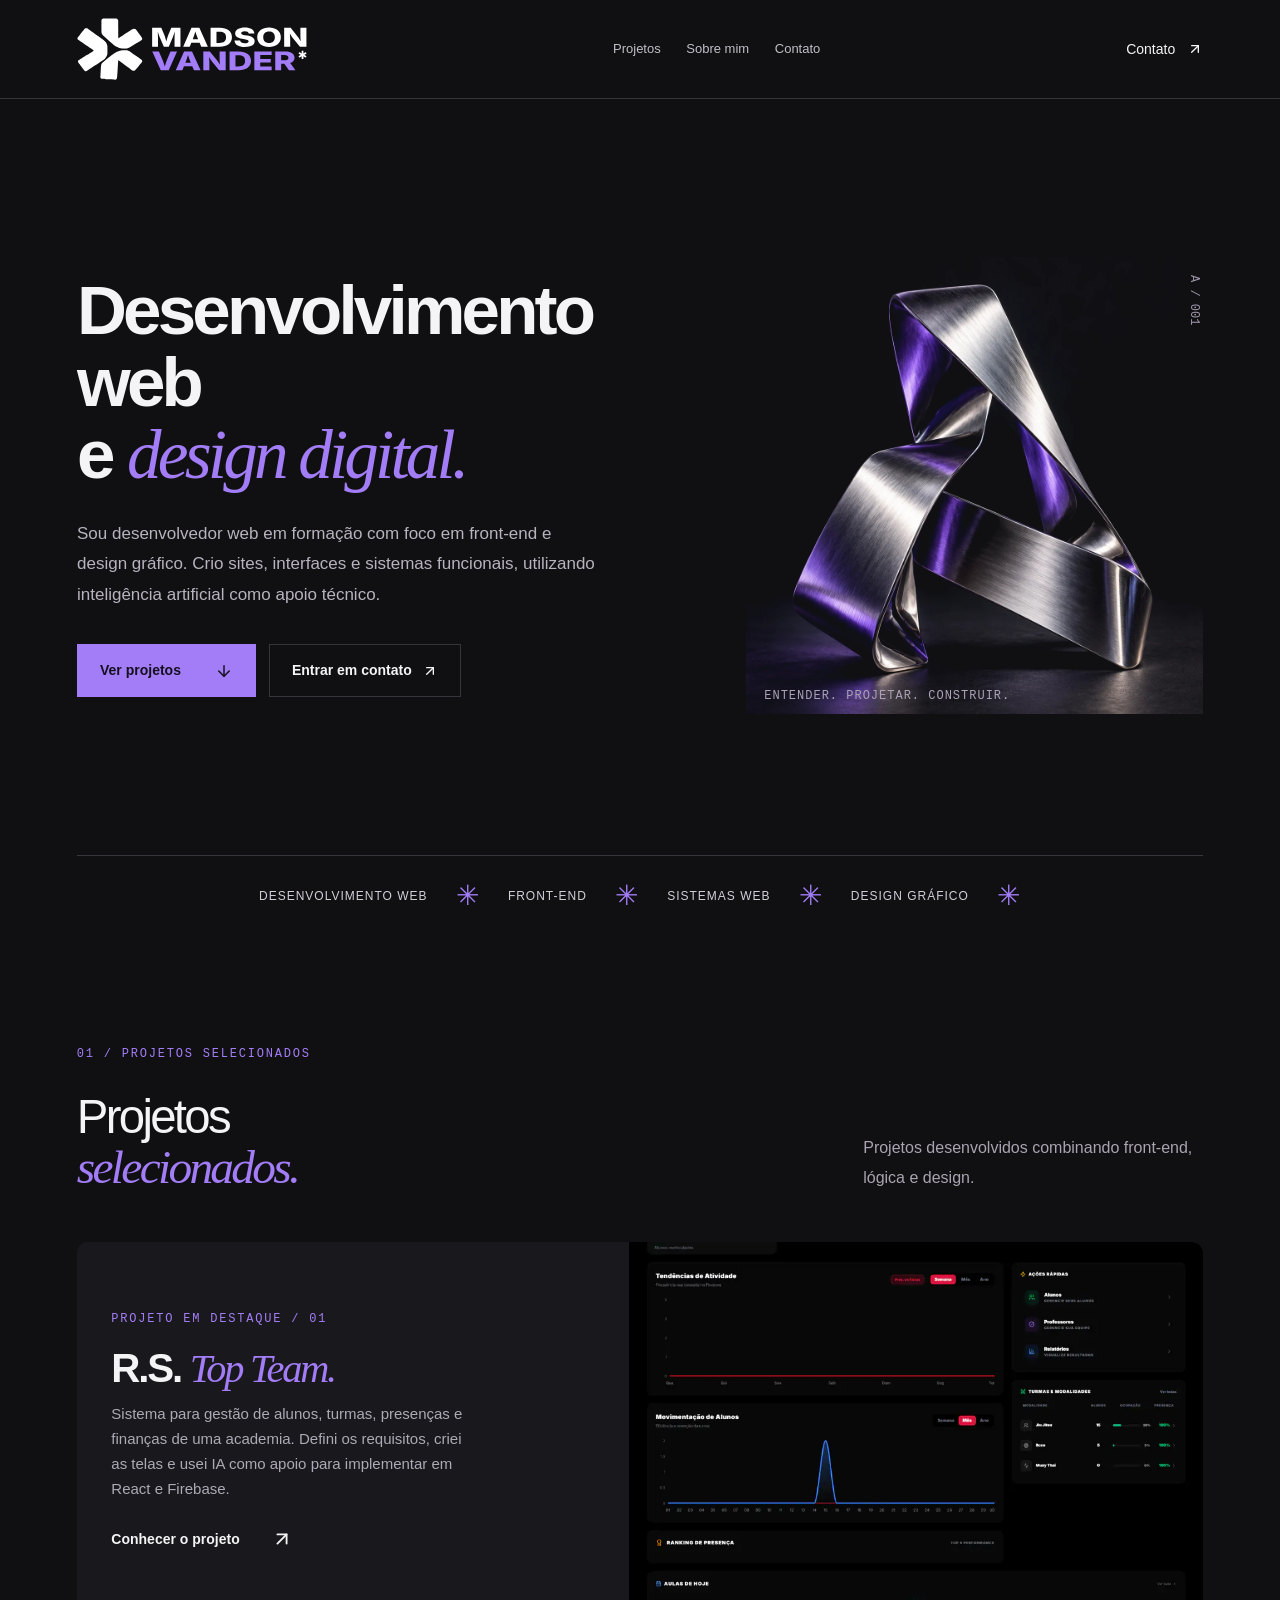
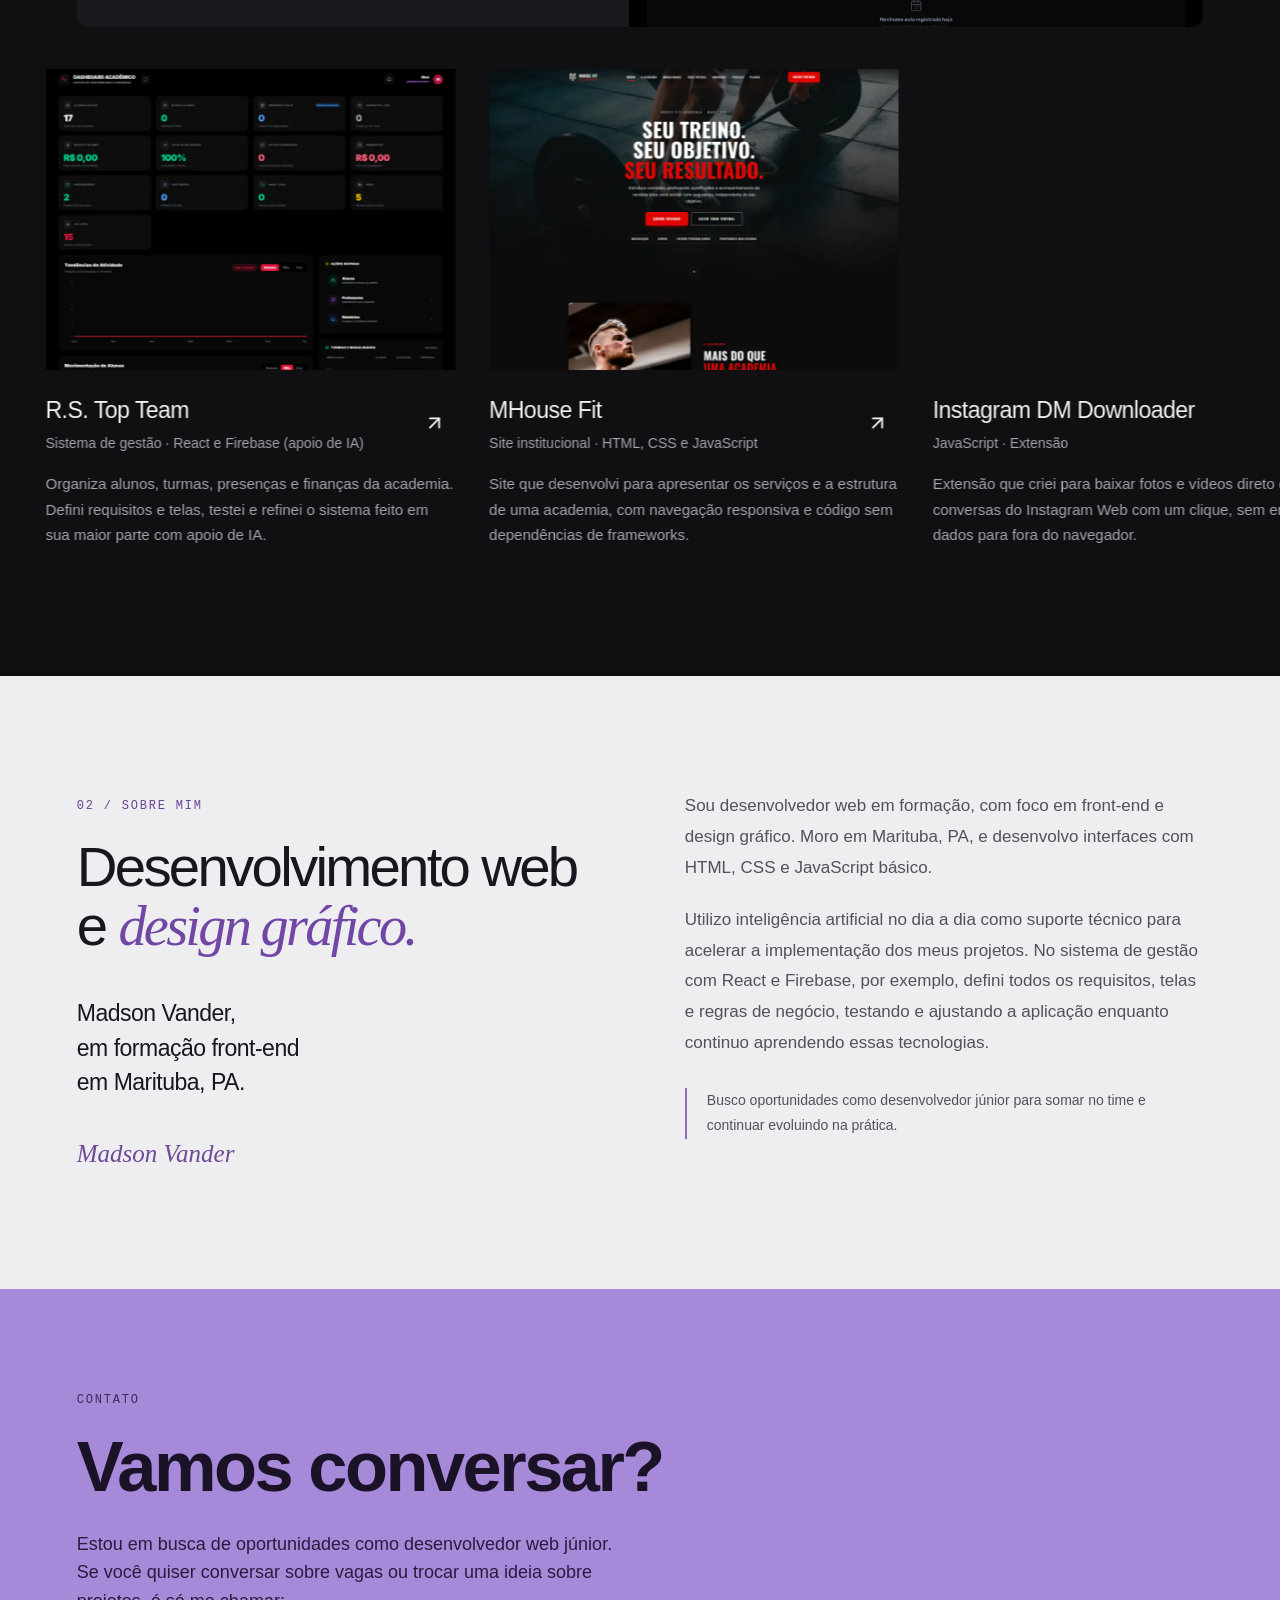
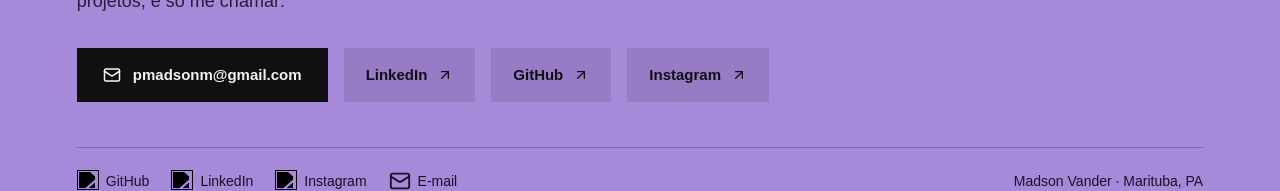
==== commit e93f9e78: "feat: portfolio pessoal Madson Vander - textos 1a pessoa, footer com icones CDN, gitignore, SVGs ass" ====
--- a/index.html
+++ b/index.html
@@ -4,71 +4,75 @@
   <meta charset="UTF-8" />
   <meta name="viewport" content="width=device-width, initial-scale=1" />
   <meta name="theme-color" content="#101012" />
-  <title>Criação de Sites e Sistemas Web | AVRYUM Studio</title>
-  <meta name="description" content="A AVRYUM Studio desenvolve sites institucionais, landing pages, sistemas web e interfaces responsivas. Conheça nossos projetos e entre em contato." />
-  <meta name="author" content="AVRYUM Studio" />
+  <title>Madson Vander | Desenvolvedor Web Front-end</title>
+  <meta name="description" content="Portfólio de projetos de desenvolvimento web e design de Madson Vander." />
+  <meta name="author" content="Madson Vander" />
   <meta name="robots" content="index,follow,max-image-preview:large,max-snippet:-1,max-video-preview:-1" />
   <link rel="canonical" href="https://www.avryum.com.br/" />
 
   <meta property="og:locale" content="pt_BR" />
-  <meta property="og:site_name" content="AVRYUM Studio" />
+  <meta property="og:site_name" content="Madson Vander" />
   <meta property="og:type" content="website" />
-  <meta property="og:title" content="Criação de Sites e Sistemas Web | AVRYUM Studio" />
-  <meta property="og:description" content="A AVRYUM Studio desenvolve sites institucionais, landing pages, sistemas web e interfaces responsivas. Conheça nossos projetos e entre em contato." />
+  <meta property="og:title" content="Madson Vander | Desenvolvedor Web Front-end" />
+  <meta property="og:description" content="Portfólio de projetos de desenvolvimento web e design de Madson Vander." />
   <meta property="og:url" content="https://www.avryum.com.br/" />
   <meta property="og:image" content="https://www.avryum.com.br/imagens/hero-art.webp" />
-  <meta property="og:image:alt" content="Identidade visual da AVRYUM Studio" />
+  <meta property="og:image:alt" content="Identidade visual de Madson Vander" />
 
   <meta name="twitter:card" content="summary_large_image" />
-  <meta name="twitter:title" content="Criação de Sites e Sistemas Web | AVRYUM Studio" />
-  <meta name="twitter:description" content="A AVRYUM Studio desenvolve sites institucionais, landing pages, sistemas web e interfaces responsivas. Conheça nossos projetos e entre em contato." />
+  <meta name="twitter:title" content="Madson Vander | Desenvolvedor Web Front-end" />
+  <meta name="twitter:description" content="Portfólio de projetos de desenvolvimento web e design de Madson Vander." />
   <meta name="twitter:image" content="https://www.avryum.com.br/imagens/hero-art.webp" />
-  <meta name="twitter:image:alt" content="Identidade visual da AVRYUM Studio" />
+  <meta name="twitter:image:alt" content="Identidade visual de Madson Vander" />
 
   <link rel="icon" type="image/x-icon" href="imagens/favicon.ico" />
   <link rel="stylesheet" href="css/estilos.css?v=20261010-titulo2" />
   <link rel="stylesheet" href="css/bento-servicos.css" />
   <link rel="stylesheet" href="css/avryum-reference-layout.css" />
-<link rel="stylesheet" href="css/footer-compartilhado.css" />
+  <link rel="stylesheet" href="css/footer-compartilhado.css" />
 
   <script id="seo-structured-data" type="application/ld+json">
 {
   "@context": "https://schema.org",
   "@graph": [
     {
+      "@type": "Person",
+      "@id": "https://www.avryum.com.br/#madson",
+      "name": "Madson Vander",
+      "jobTitle": "Desenvolvedor Web Front-end",
+      "address": {
+        "@type": "PostalAddress",
+        "addressLocality": "Marituba",
+        "addressRegion": "PA",
+        "addressCountry": "BR"
+      },
+      "email": "pmadsonm@gmail.com",
+      "sameAs": [
+        "https://github.com/Mad-xyz",
+        "https://www.linkedin.com/in/madsonvander/",
+        "https://www.instagram.com/mad.exe"
+      ]
+    },
+    {
       "@type": "WebSite",
       "@id": "https://www.avryum.com.br/#website",
       "url": "https://www.avryum.com.br/",
-      "name": "AVRYUM Studio",
-      "alternateName": "AVRYUM",
+      "name": "Madson Vander",
       "inLanguage": "pt-BR",
-      "publisher": {
-        "@id": "https://www.avryum.com.br/#avryum"
-      },
-      "description": "Estúdio digital que desenvolve sites, sistemas web, interfaces responsivas e design."
-    },
-    {
-      "@type": "Organization",
-      "@id": "https://www.avryum.com.br/#avryum",
-      "name": "AVRYUM Studio",
-      "url": "https://www.avryum.com.br/",
-      "description": "Estúdio digital de desenvolvimento de sites, sistemas web, interfaces e design.",
-      "sameAs": [
-        "https://www.instagram.com/avryum.studio/"
-      ]
+      "description": "Portfólio de projetos de desenvolvimento web e design de Madson Vander."
     },
     {
       "@type": "WebPage",
       "@id": "https://www.avryum.com.br/#webpage",
       "url": "https://www.avryum.com.br/",
-      "name": "Criação de Sites e Sistemas Web | AVRYUM Studio",
-      "description": "A AVRYUM Studio desenvolve sites institucionais, landing pages, sistemas web e interfaces responsivas. Conheça nossos projetos e entre em contato.",
+      "name": "Madson Vander | Desenvolvedor Web Front-end",
+      "description": "Portfólio de projetos de desenvolvimento web e design de Madson Vander.",
       "inLanguage": "pt-BR",
       "isPartOf": {
         "@id": "https://www.avryum.com.br/#website"
       },
       "about": {
-        "@id": "https://www.avryum.com.br/#avryum"
+        "@id": "https://www.avryum.com.br/#madson"
       },
       "primaryImageOfPage": {
         "@type": "ImageObject",
@@ -89,17 +93,15 @@
   <div class="square-cursor" aria-hidden="true"><span></span></div>
 
   <header class="site-header">
-    <a class="wordmark" href="index.html" aria-label="AVRYUM Studio, início"><img class="wordmark-logo" src="imagens/assinatura-horizontal.svg" alt="" aria-hidden="true" />
+    <a class="wordmark" href="index.html" aria-label="Madson Vander, início"><img class="wordmark-logo" src="imagens/assinatura-horizontal.svg" alt="" aria-hidden="true" />
       <img class="wordmark-logo wordmark-logo--roxo" src="imagens/assinatura-horizontal-roxo.svg" alt="" aria-hidden="true" /></a>
     <button class="av-menu-button" type="button" aria-expanded="false" aria-label="Abrir menu" aria-controls="av-primary-nav"><span></span><span></span><span></span></button>
     <nav id="av-primary-nav" aria-label="Principal">
-      <a href="#servicos">Serviços</a>
       <a href="#projetos">Projetos</a>
-      <a href="#processo">Processo</a>
-      <a href="#design">Design</a>
-      <a href="#sobre">Sobre</a>
+      <a href="#sobre">Sobre mim</a>
+      <a href="#contato">Contato</a>
     </nav>
-    <a class="contact-link" href="#contato">Falar sobre um projeto
+    <a class="contact-link" href="#contato">Contato
       <svg xmlns="http://www.w3.org/2000/svg" width="16" height="16" viewBox="0 0 24 24" fill="none" stroke="currentColor" stroke-width="2" stroke-linecap="round" stroke-linejoin="round" class="lucide lucide-arrow-up-right" aria-hidden="true"><path d="M7 7h10v10"></path><path d="M7 17 17 7"></path></svg>
     </a>
   </header>
@@ -108,116 +110,42 @@
     <section class="hero" aria-labelledby="titulo-apresentacao">
       <div class="hero-grid">
         <div class="hero-copy">
-          <h1 id="titulo-apresentacao">Sites, sistemas<br /><span class="hero-linha-digital">e <em>design digital.</em></span></h1>
-          <p>A AVRYUM desenvolve sites, interfaces e sistemas web sob medida. Design e implementação fazem parte do mesmo projeto.</p>
+          <h1 id="titulo-apresentacao">Desenvolvimento web<br /><span class="hero-linha-digital">e <em>design digital.</em></span></h1>
+          <p>Sou desenvolvedor web em formação com foco em front-end e design gráfico. Crio sites, interfaces e sistemas funcionais, utilizando inteligência artificial como apoio técnico.</p>
           <div class="hero-actions">
             <a class="primary-link" href="#projetos">Ver projetos
               <svg xmlns="http://www.w3.org/2000/svg" width="18" height="18" viewBox="0 0 24 24" fill="none" stroke="currentColor" stroke-width="2" stroke-linecap="round" stroke-linejoin="round" class="lucide lucide-arrow-down" aria-hidden="true"><path d="M12 5v14"></path><path d="m19 12-7 7-7-7"></path></svg>
             </a>
-            <a class="secondary-link" href="#contato">Iniciar um projeto
+            <a class="secondary-link" href="#contato">Entrar em contato
               <svg xmlns="http://www.w3.org/2000/svg" width="16" height="16" viewBox="0 0 24 24" fill="none" stroke="currentColor" stroke-width="2" stroke-linecap="round" stroke-linejoin="round" class="lucide lucide-arrow-up-right" aria-hidden="true"><path d="M7 7h10v10"></path><path d="M7 17 17 7"></path></svg>
             </a>
           </div>
         </div>
         <figure class="hero-art">
           <div id="area-liquid" class="liquid-art">
-            <img id="imagem-liquid" src="imagens/hero-art.webp" alt="Arte de identificação visual AVRYUM Studio" width="1100" height="1100" fetchpriority="high" decoding="async" />
+            <img id="imagem-liquid" src="imagens/hero-art.webp" alt="Identidade visual de Madson Vander" width="1100" height="1100" fetchpriority="high" decoding="async" />
           </div>
           <figcaption class="art-caption">ENTENDER. PROJETAR. CONSTRUIR.</figcaption>
           <span class="art-number" aria-label="Arte número 001">A / 001</span>
         </figure>
       </div>
       <div class="discipline-line">
-        <span>DESENVOLVIMENTO WEB</span><span class="asterisk">✳</span><span>INTERFACES</span><span class="asterisk">✳</span><span>SISTEMAS WEB</span><span class="asterisk">✳</span><span>DESIGN GRÁFICO</span><span class="asterisk">✳</span>
-      </div>
-    </section>
-
-    <section id="servicos" class="services-section section" aria-labelledby="titulo-servicos">
-      <div class="section-heading">
-        <div><span class="eyebrow">01 / ESPECIALIDADES & SERVIÇOS</span><h2 id="titulo-servicos">O que a AVRYUM<br /><em>desenvolve.</em></h2></div>
-      </div>
-
-      <div class="services-grid">
-        <div class="service-card">
-          <div class="service-card-top">
-            <span class="service-icon"><svg xmlns="http://www.w3.org/2000/svg" width="22" height="22" viewBox="0 0 24 24" fill="none" stroke="currentColor" stroke-width="2" stroke-linecap="round" stroke-linejoin="round" aria-hidden="true"><circle cx="12" cy="12" r="10"></circle><path d="M12 2a14.5 14.5 0 0 0 0 20 14.5 14.5 0 0 0 0-20"></path><path d="M2 12h20"></path></svg></span>
-          </div>
-          <div>
-            <h3>Sites institucionais</h3>
-            <p>Sites para apresentar empresas, serviços e projetos com uma estrutura clara, responsiva e fácil de navegar.</p>
-          </div>
-          <div class="service-card-footer">Presença web · Identidade · Landing pages</div>
-        </div>
-
-        <div class="service-card">
-          <div class="service-card-top">
-            <span class="service-icon"><svg xmlns="http://www.w3.org/2000/svg" width="22" height="22" viewBox="0 0 24 24" fill="none" stroke="currentColor" stroke-width="2" stroke-linecap="round" stroke-linejoin="round" aria-hidden="true"><rect width="20" height="14" x="2" y="3" rx="2"></rect><line x1="8" x2="16" y1="21" y2="21"></line><line x1="12" x2="12" y1="17" y2="21"></line></svg></span>
-          </div>
-          <div>
-            <h3>Sistemas web</h3>
-            <p>Sistemas sob medida para organizar informações, usuários e processos em uma interface única.</p>
-          </div>
-          <div class="service-card-footer">Painéis · Autenticação · Banco de dados</div>
-        </div>
-
-        <div class="service-card">
-          <div class="service-card-top">
-            <span class="service-icon"><svg xmlns="http://www.w3.org/2000/svg" width="22" height="22" viewBox="0 0 24 24" fill="none" stroke="currentColor" stroke-width="2" stroke-linecap="round" stroke-linejoin="round" aria-hidden="true"><rect width="14" height="20" x="5" y="2" rx="2" ry="2"></rect><path d="M12 18h.01"></path></svg></span>
-          </div>
-          <div>
-            <h3>Interfaces responsivas</h3>
-            <p>Interfaces projetadas para funcionar bem em diferentes telas, com hierarquia visual e navegação consistentes.</p>
-          </div>
-          <div class="service-card-footer">Mobile-first · Usabilidade · Acessibilidade</div>
-        </div>
-
-        <div class="service-card">
-          <div class="service-card-top">
-            <span class="service-icon"><svg xmlns="http://www.w3.org/2000/svg" width="22" height="22" viewBox="0 0 24 24" fill="none" stroke="currentColor" stroke-width="2" stroke-linecap="round" stroke-linejoin="round" aria-hidden="true"><polyline points="16 18 22 12 16 6"></polyline><polyline points="8 6 2 12 8 18"></polyline></svg></span>
-          </div>
-          <div>
-            <h3>Front-end moderno</h3>
-            <p>Desenvolvimento front-end com estrutura organizada, componentes reutilizáveis e atenção a desempenho e manutenção.</p>
-          </div>
-          <div class="service-card-footer">React · JavaScript · Arquitetura modular</div>
-        </div>
-
-        <div class="service-card">
-          <div class="service-card-top">
-            <span class="service-icon"><svg xmlns="http://www.w3.org/2000/svg" width="22" height="22" viewBox="0 0 24 24" fill="none" stroke="currentColor" stroke-width="2" stroke-linecap="round" stroke-linejoin="round" aria-hidden="true"><path d="m12 19 7-7 3 3-7 7-3-3z"></path><path d="m18 13-1.5-7.5L2 2l3.5 14.5L13 18l5-5z"></path><path d="m2 2 7.586 7.586"></path><circle cx="11" cy="11" r="2"></circle></svg></span>
-          </div>
-          <div>
-            <h3>Design gráfico</h3>
-            <p>Peças visuais e identidades para comunicação digital, campanhas, eventos e materiais de marca.</p>
-          </div>
-          <div class="service-card-footer">Divulgação · Identidade · Peças visuais</div>
-        </div>
-
-        <div class="service-card service-card--contact">
-          <div class="service-card-top">
-            <span class="service-icon"><svg xmlns="http://www.w3.org/2000/svg" width="22" height="22" viewBox="0 0 24 24" fill="none" stroke="currentColor" stroke-width="2" stroke-linecap="round" stroke-linejoin="round" aria-hidden="true"><path d="M21 15a2 2 0 0 1-2 2H7l-4 4V5a2 2 0 0 1 2-2h14a2 2 0 0 1 2 2z"></path></svg></span>
-          </div>
-          <div>
-            <h3>Precisa de algo específico?</h3>
-            <p>A AVRYUM pode partir de um escopo já definido ou ajudar a organizar a solução antes do desenvolvimento.</p>
-          </div>
-          <div class="service-card-footer"><a href="#contato">Falar com a AVRYUM <svg xmlns="http://www.w3.org/2000/svg" width="14" height="14" viewBox="0 0 24 24" fill="none" stroke="currentColor" stroke-width="2" stroke-linecap="round" stroke-linejoin="round" aria-hidden="true"><path d="M7 7h10v10"></path><path d="M7 17 17 7"></path></svg></a></div>
-        </div>
+        <span>DESENVOLVIMENTO WEB</span><span class="asterisk">✳</span><span>FRONT-END</span><span class="asterisk">✳</span><span>SISTEMAS WEB</span><span class="asterisk">✳</span><span>DESIGN GRÁFICO</span><span class="asterisk">✳</span>
       </div>
     </section>
 
     <section id="projetos" class="work section" aria-labelledby="titulo-projetos">
       <div class="section-heading">
-        <div><span class="eyebrow">02 / TRABALHOS SELECIONADOS</span><h2 id="titulo-projetos">Projetos<br /><em>selecionados.</em></h2></div>
-        <p>Uma seleção de sites, sistemas e ferramentas desenvolvidos para necessidades e contextos diferentes.</p>
+        <div><span class="eyebrow">01 / PROJETOS SELECIONADOS</span><h2 id="titulo-projetos">Projetos<br /><em>selecionados.</em></h2></div>
+        <p>Projetos desenvolvidos combinando front-end, lógica e design.</p>
       </div>
 
       <a class="av-featured-project" href="projetos/rs-top-team/index.html" aria-label="Conhecer o projeto R.S. Top Team">
         <div class="av-featured-copy">
           <span class="eyebrow">PROJETO EM DESTAQUE / 01</span>
           <h3>R.S. <em>Top Team.</em></h3>
-          <p>Um sistema para conectar alunos, equipe e a operação de uma academia em um só lugar.</p>
-          <span class="av-featured-link">Conhecer o projeto <span aria-hidden="true">↗</span></span>
+          <p>Sistema para gestão de alunos, turmas, presenças e finanças de uma academia. Defini os requisitos, criei as telas e usei IA como apoio para implementar em React e Firebase.</p>
+          <span class="av-featured-link">Conhecer o projeto <span aria-hidden="true"><svg xmlns="http://www.w3.org/2000/svg" width="22" height="22" viewBox="0 0 24 24" fill="none" stroke="currentColor" stroke-width="2" stroke-linecap="round" stroke-linejoin="round"><path d="M7 7h10v10"></path><path d="M7 17 17 7"></path></svg></span></span>
         </div>
         <div class="av-featured-image">
           <img src="projetos/rs-top-team/img/card-1.webp" alt="Prévia do sistema de gestão R.S. Top Team" loading="lazy" decoding="async">
@@ -227,23 +155,23 @@
         <a class="project-card" href="projetos/rs-top-team/index.html" aria-label="Ver estudo de caso do projeto R.S. Top Team">
           <div class="project-cover rs" data-media-type="slideshow" data-project="rs-top-team">
             <div class="cover-media" aria-hidden="true"></div>
-            <div class="cover-meta"><span>SISTEMA DE GESTÃO / DESENVOLVIMENTO WEB</span><svg xmlns="http://www.w3.org/2000/svg" width="23" height="23" viewBox="0 0 24 24" fill="none" stroke="currentColor" stroke-width="2" stroke-linecap="round" stroke-linejoin="round" class="lucide lucide-arrow-up-right" aria-hidden="true"><path d="M7 7h10v10"></path><path d="M7 17 17 7"></path></svg></div>
+            <div class="cover-meta"><span>SISTEMA DE GESTÃO / REACT & FIREBASE</span><svg xmlns="http://www.w3.org/2000/svg" width="23" height="23" viewBox="0 0 24 24" fill="none" stroke="currentColor" stroke-width="2" stroke-linecap="round" stroke-linejoin="round" class="lucide lucide-arrow-up-right" aria-hidden="true"><path d="M7 7h10v10"></path><path d="M7 17 17 7"></path></svg></div>
             <div class="cover-name">R.S.<span>TOP TEAM</span></div>
-            <div class="cover-bottom"><span>Gestão dentro e fora do treino.</span><span>Projeto 01</span></div>
-          </div>
-          <div class="project-caption"><div><h3>R.S. Top Team</h3><p>Sistema de gestão · Desenvolvimento web</p></div><span class="round-arrow"><svg xmlns="http://www.w3.org/2000/svg" width="22" height="22" viewBox="0 0 24 24" fill="none" stroke="currentColor" stroke-width="2" stroke-linecap="round" stroke-linejoin="round" aria-hidden="true"><path d="M7 7h10v10"></path><path d="M7 17 17 7"></path></svg></span></div>
-          <p class="project-summary">Sistema que reúne alunos, professores, turmas, eventos, graduações, presenças e informações financeiras da academia.</p>
+            <div class="cover-bottom"><span>Gestão para academias.</span><span>Projeto 01</span></div>
+          </div>
+          <div class="project-caption"><div><h3>R.S. Top Team</h3><p>Sistema de gestão · React e Firebase (apoio de IA)</p></div><span class="round-arrow"><svg xmlns="http://www.w3.org/2000/svg" width="22" height="22" viewBox="0 0 24 24" fill="none" stroke="currentColor" stroke-width="2" stroke-linecap="round" stroke-linejoin="round" aria-hidden="true"><path d="M7 7h10v10"></path><path d="M7 17 17 7"></path></svg></span></div>
+          <p class="project-summary">Organiza alunos, turmas, presenças e finanças da academia. Defini requisitos e telas, testei e refinei o sistema feito em sua maior parte com apoio de IA.</p>
         </a>
 
         <a class="project-card" href="projetos/mhouse-fit/index.html" aria-label="Ver estudo de caso do projeto MHouse Fit">
           <div class="project-cover mh" data-media-type="scroll" data-project="mhouse-fit">
             <div class="cover-media" aria-hidden="true"></div>
-            <div class="cover-meta"><span>SITE INSTITUCIONAL / DESENVOLVIMENTO WEB</span><svg xmlns="http://www.w3.org/2000/svg" width="23" height="23" viewBox="0 0 24 24" fill="none" stroke="currentColor" stroke-width="2" stroke-linecap="round" stroke-linejoin="round" aria-hidden="true"><path d="M7 7h10v10"></path><path d="M7 17 17 7"></path></svg></div>
+            <div class="cover-meta"><span>SITE INSTITUCIONAL / HTML & CSS</span><svg xmlns="http://www.w3.org/2000/svg" width="23" height="23" viewBox="0 0 24 24" fill="none" stroke="currentColor" stroke-width="2" stroke-linecap="round" stroke-linejoin="round" aria-hidden="true"><path d="M7 7h10v10"></path><path d="M7 17 17 7"></path></svg></div>
             <div class="cover-name">MHOUSE<span>FIT</span></div>
-            <div class="cover-bottom"><span>Presença digital para negócios reais.</span><span>Projeto 02</span></div>
-          </div>
-          <div class="project-caption"><div><h3>MHouse Fit</h3><p>Site institucional · Interface</p></div><span class="round-arrow"><svg xmlns="http://www.w3.org/2000/svg" width="22" height="22" viewBox="0 0 24 24" fill="none" stroke="currentColor" stroke-width="2" stroke-linecap="round" stroke-linejoin="round" aria-hidden="true"><path d="M7 7h10v10"></path><path d="M7 17 17 7"></path></svg></span></div>
-          <p class="project-summary">Site institucional da academia com apresentação dos serviços, informações principais e uma navegação simples em diferentes telas.</p>
+            <div class="cover-bottom"><span>Site institucional.</span><span>Projeto 02</span></div>
+          </div>
+          <div class="project-caption"><div><h3>MHouse Fit</h3><p>Site institucional · HTML, CSS e JavaScript</p></div><span class="round-arrow"><svg xmlns="http://www.w3.org/2000/svg" width="22" height="22" viewBox="0 0 24 24" fill="none" stroke="currentColor" stroke-width="2" stroke-linecap="round" stroke-linejoin="round" aria-hidden="true"><path d="M7 7h10v10"></path><path d="M7 17 17 7"></path></svg></span></div>
+          <p class="project-summary">Site que desenvolvi para apresentar os serviços e a estrutura de uma academia, com navegação responsiva e código sem dependências de frameworks.</p>
         </a>
 
         <a class="project-card" href="projetos/instagram-dm-downloader/index.html" aria-label="Ver estudo de caso do projeto Instagram DM Downloader">
@@ -251,80 +179,36 @@
             <div class="cover-media" aria-hidden="true"></div>
             <div class="cover-meta"><span>EXTENSÃO / JAVASCRIPT</span><svg xmlns="http://www.w3.org/2000/svg" width="23" height="23" viewBox="0 0 24 24" fill="none" stroke="currentColor" stroke-width="2" stroke-linecap="round" stroke-linejoin="round" aria-hidden="true"><path d="M7 7h10v10"></path><path d="M7 17 17 7"></path></svg></div>
             <div class="cover-name">INSTAGRAM<span>DM</span></div>
-            <div class="cover-bottom"><span>Recursos simples para tarefas repetitivas.</span><span>Projeto 03</span></div>
+            <div class="cover-bottom"><span>Download de mídias no Direct.</span><span>Projeto 03</span></div>
           </div>
           <div class="project-caption"><div><h3>Instagram DM Downloader</h3><p>JavaScript · Extensão</p></div><span class="round-arrow"><svg xmlns="http://www.w3.org/2000/svg" width="22" height="22" viewBox="0 0 24 24" fill="none" stroke="currentColor" stroke-width="2" stroke-linecap="round" stroke-linejoin="round" aria-hidden="true"><path d="M7 7h10v10"></path><path d="M7 17 17 7"></path></svg></span></div>
-          <p class="project-summary">Extensão para baixar imagens e vídeos recebidos nas mensagens diretas do Instagram Web.</p>
+          <p class="project-summary">Extensão que criei para baixar fotos e vídeos direto das conversas do Instagram Web com um clique, sem enviar dados para fora do navegador.</p>
         </a>
 
         <a class="project-card" href="projetos/atlas-gestao/index.html" aria-label="Ver estudo de caso do projeto Atlas Gestão">
           <div class="project-cover ag" data-media-type="scroll" data-project="atlas-gestao">
             <div class="cover-media" aria-hidden="true"></div>
-            <div class="cover-meta"><span>SAAS / SISTEMA WEB</span><svg xmlns="http://www.w3.org/2000/svg" width="23" height="23" viewBox="0 0 24 24" fill="none" stroke="currentColor" stroke-width="2" stroke-linecap="round" stroke-linejoin="round" aria-hidden="true"><path d="M7 7h10v10"></path><path d="M7 17 17 7"></path></svg></div>
+            <div class="cover-meta"><span>SAAS / REACT & FIREBASE</span><svg xmlns="http://www.w3.org/2000/svg" width="23" height="23" viewBox="0 0 24 24" fill="none" stroke="currentColor" stroke-width="2" stroke-linecap="round" stroke-linejoin="round" aria-hidden="true"><path d="M7 7h10v10"></path><path d="M7 17 17 7"></path></svg></div>
             <div class="cover-name">ATLAS<span>GESTÃO</span></div>
-            <div class="cover-bottom"><span>Processos organizados em um só lugar.</span><span>Projeto 04</span></div>
-          </div>
-          <div class="project-caption"><div><h3>Atlas Gestão</h3><p>Desenvolvimento Web · SaaS</p></div><span class="round-arrow"><svg xmlns="http://www.w3.org/2000/svg" width="22" height="22" viewBox="0 0 24 24" fill="none" stroke="currentColor" stroke-width="2" stroke-linecap="round" stroke-linejoin="round" aria-hidden="true"><path d="M7 7h10v10"></path><path d="M7 17 17 7"></path></svg></span></div>
-          <p class="project-summary">Plataforma de gestão para academias, com separação entre organizações, usuários, permissões e informações.</p>
+            <div class="cover-bottom"><span>Plataforma SaaS multi-tenant.</span><span>Projeto 04</span></div>
+          </div>
+          <div class="project-caption"><div><h3>Atlas Gestão</h3><p>Desenvolvimento Web · SaaS (apoio de IA)</p></div><span class="round-arrow"><svg xmlns="http://www.w3.org/2000/svg" width="22" height="22" viewBox="0 0 24 24" fill="none" stroke="currentColor" stroke-width="2" stroke-linecap="round" stroke-linejoin="round" aria-hidden="true"><path d="M7 7h10v10"></path><path d="M7 17 17 7"></path></svg></span></div>
+          <p class="project-summary">Plataforma multi-tenant com isolamento de dados por organização. Estruturei os fluxos e regras, implementando com auxílio de IA em React e Firestore.</p>
         </a>
       </div>
     </section>
-
-
-
-    <section class="solution-mindset" id="processo" aria-labelledby="titulo-mindset">
-      <div class="mindset-container">
-        <div class="av-process-intro">
-          <span class="eyebrow">03 / NOSSO PROCESSO</span>
-          <h2 id="titulo-mindset">Do escopo<br />à <em>implementação.</em></h2>
-          <p>Design e desenvolvimento avançam juntos, do primeiro planejamento ao produto final.</p>
-        </div>
-        <div class="av-process-steps">
-        <div class="timeline">
-          <div><span>FOCO</span><div><h3>Entender o contexto.</h3><p>O projeto começa pelo que a empresa precisa comunicar, organizar ou tornar mais simples para quem usa.</p></div></div>
-          <div><span>MÉTODO</span><div><h3>Projetar antes de implementar.</h3><p>A estrutura de navegação e a hierarquia da interface são definidas antes da implementação.</p></div></div>
-          <div><span>ENTREGA</span><div><h3>Construir com continuidade.</h3><p>O código é organizado para facilitar ajustes, manutenção e novas etapas do projeto.</p></div></div>
-        </div>
-        </div>
-      </div>
-    </section>
-
-    <section class="design section" id="design" aria-labelledby="titulo-design">
-      <div class="section-heading">
-        <div><span class="eyebrow">04 / CRIAÇÃO VISUAL</span><h2 id="titulo-design">Design aplicado<br />à <em>marca.</em></h2></div>
-        <p>A AVRYUM também desenvolve peças e sistemas visuais para manter a comunicação da marca consistente entre aplicações digitais e materiais gráficos.</p>
-      </div>
-      <div class="design-tabs" data-slot="tabs" data-orientation="horizontal">
-        <div aria-label="Especialidades em design" role="tablist" data-slot="tabs-list" data-variant="line">
-          <button type="button" role="tab" id="aba-banners" aria-controls="painel-banners" aria-selected="true" tabindex="0" data-slot="tabs-trigger" data-state="active">Materiais de divulgação</button>
-          <button type="button" role="tab" id="aba-camisetas" aria-controls="painel-camisetas" aria-selected="false" tabindex="-1" data-slot="tabs-trigger" data-state="inactive">Artes para produtos e vestuário</button>
-          <button type="button" role="tab" id="aba-processo" aria-controls="painel-processo" aria-selected="false" tabindex="-1" data-slot="tabs-trigger" data-state="inactive">Identidade visual</button>
-        </div>
-
-        <div role="tabpanel" id="painel-banners" aria-labelledby="aba-banners" tabindex="0" data-slot="tabs-content" data-state="active">
-          <div class="design-panel"><span class="big-type">Peças para<br /><em>divulgação.</em></span><div><span class="eyebrow">CANVA / AFFINITY</span><h3>Materiais de divulgação.</h3><p>Peças digitais para campanhas, eventos e comunicação institucional, com hierarquia e leitura pensadas para o formato em que serão publicadas.</p><p class="muted">A seleção das peças originais está sendo organizada para este portfólio.</p></div></div>
-        </div>
-        <div role="tabpanel" id="painel-camisetas" aria-labelledby="aba-camisetas" tabindex="0" hidden data-slot="tabs-content" data-state="inactive">
-          <div class="design-panel"><span class="big-type">Artes para<br /><em>produtos.</em></span><div><span class="eyebrow">DESIGN GRÁFICO</span><h3>Artes para produtos e vestuário.</h3><p>Composições para camisetas e outros materiais físicos, adaptadas à aplicação e às limitações de produção.</p><p class="muted">As peças originais serão adicionadas à seleção.</p></div></div>
-        </div>
-        <div role="tabpanel" id="painel-processo" aria-labelledby="aba-processo" tabindex="0" hidden data-slot="tabs-content" data-state="inactive">
-          <div class="design-panel"><span class="big-type">Identidade<br /><em>visual.</em></span><div><span class="eyebrow">IDENTIDADE VISUAL</span><h3>Sistema visual da marca.</h3><p>Definição de tipografia, cores e elementos gráficos para dar consistência às aplicações da marca.</p></div></div>
-        </div>
-      </div>
-    </section>
-
 
     <section class="about section" id="sobre" aria-labelledby="titulo-sobre">
       <div class="about-heading">
-        <span class="eyebrow">05 / SOBRE A AVRYUM</span>
-        <h2 id="titulo-sobre">Design e desenvolvimento<br />no mesmo <em>processo.</em></h2>
-        <p class="about-lead">AVRYUM Studio,<br />um estúdio digital focado<br />em web e design.</p>
-        <span class="signature">AVRYUM</span>
+        <span class="eyebrow">02 / SOBRE MIM</span>
+        <h2 id="titulo-sobre">Desenvolvimento web<br />e <em>design gráfico.</em></h2>
+        <p class="about-lead">Madson Vander,<br />em formação front-end<br />em Marituba, PA.</p>
+        <span class="signature">Madson Vander</span>
       </div>
       <div class="about-story">
-        <p>A AVRYUM desenvolve sites, interfaces e sistemas web. Design e implementação são tratados juntos para evitar que a ideia visual se perca quando o projeto vai para o código.</p>
-        <p>Cada trabalho parte do contexto da empresa ou do projeto e do que precisa ser apresentado, organizado ou automatizado. A partir daí, definimos o escopo e as decisões de interface e tecnologia.</p>
-        <p class="honest-note">Escopo, decisões técnicas e andamento do projeto são tratados de forma direta durante o desenvolvimento.</p>
+        <p>Sou desenvolvedor web em formação, com foco em front-end e design gráfico. Moro em Marituba, PA, e desenvolvo interfaces com HTML, CSS e JavaScript básico.</p>
+        <p>Utilizo inteligência artificial no dia a dia como suporte técnico para acelerar a implementação dos meus projetos. No sistema de gestão com React e Firebase, por exemplo, defini todos os requisitos, telas e regras de negócio, testando e ajustando a aplicação enquanto continuo aprendendo essas tecnologias.</p>
+        <p class="honest-note">Busco oportunidades como desenvolvedor júnior para somar no time e continuar evoluindo na prática.</p>
       </div>
     </section>
   </main>
--- a/css/estilos.css
+++ b/css/estilos.css
@@ -954,6 +954,11 @@
   align-items:center;
   gap:7px
 }
+.socials a img {
+  display:block;
+  flex-shrink:0;
+  filter:brightness(0)
+}
 .icon-instagram,.icon-linkedin {
   background-size: contain;
   background-repeat: no-repeat;
--- a/css/avryum-reference-layout.css
+++ b/css/avryum-reference-layout.css
@@ -162,14 +162,16 @@
 .av-featured-link span {
   display: grid;
   place-items: center;
-  width: 33px;
-  height: 33px;
+  width: 42px;
+  height: 42px;
+  border-radius: 50%;
+  flex-shrink: 0;
+  transition: background .2s, color .2s;
+}
+.av-featured-project:hover .av-featured-link span {
   background: var(--purple);
-  color: var(--background);
-  border-radius: 50%;
-  transition: transform .25s ease;
-}
-.av-featured-project:hover .av-featured-link span { transform: translate(3px,-3px); }
+  color: #17121d;
+}
 .av-featured-image {
   position: relative;
   overflow: hidden;
--- a/css/footer-compartilhado.css
+++ b/css/footer-compartilhado.css
@@ -35,8 +35,25 @@
   margin: 0;
   padding: 0;
 }
+
+/* Links sociais no rodapé inferior:
+   - Desktop: ícone + texto lado a lado
+   - Mobile (≤560px): apenas ícone, texto oculto */
 @media (max-width: 560px) {
   footer { padding-bottom: 0; }
   .footer-lead { margin-bottom: 32px; }
   .av-footer-bottom-word { margin: 0; }
+
+  /* Esconde os nomes no mobile, mantém só os ícones centralizados */
+  .social-label { display: none; }
+  .socials { justify-content: center; }
+
+  /* Empilha rodapé inferior em coluna centralizada */
+  .footer-bottom {
+    flex-direction: column;
+    align-items: center;
+    text-align: center;
+    gap: 16px;
+  }
+  .footer-bottom > span { text-align: center; }
 }
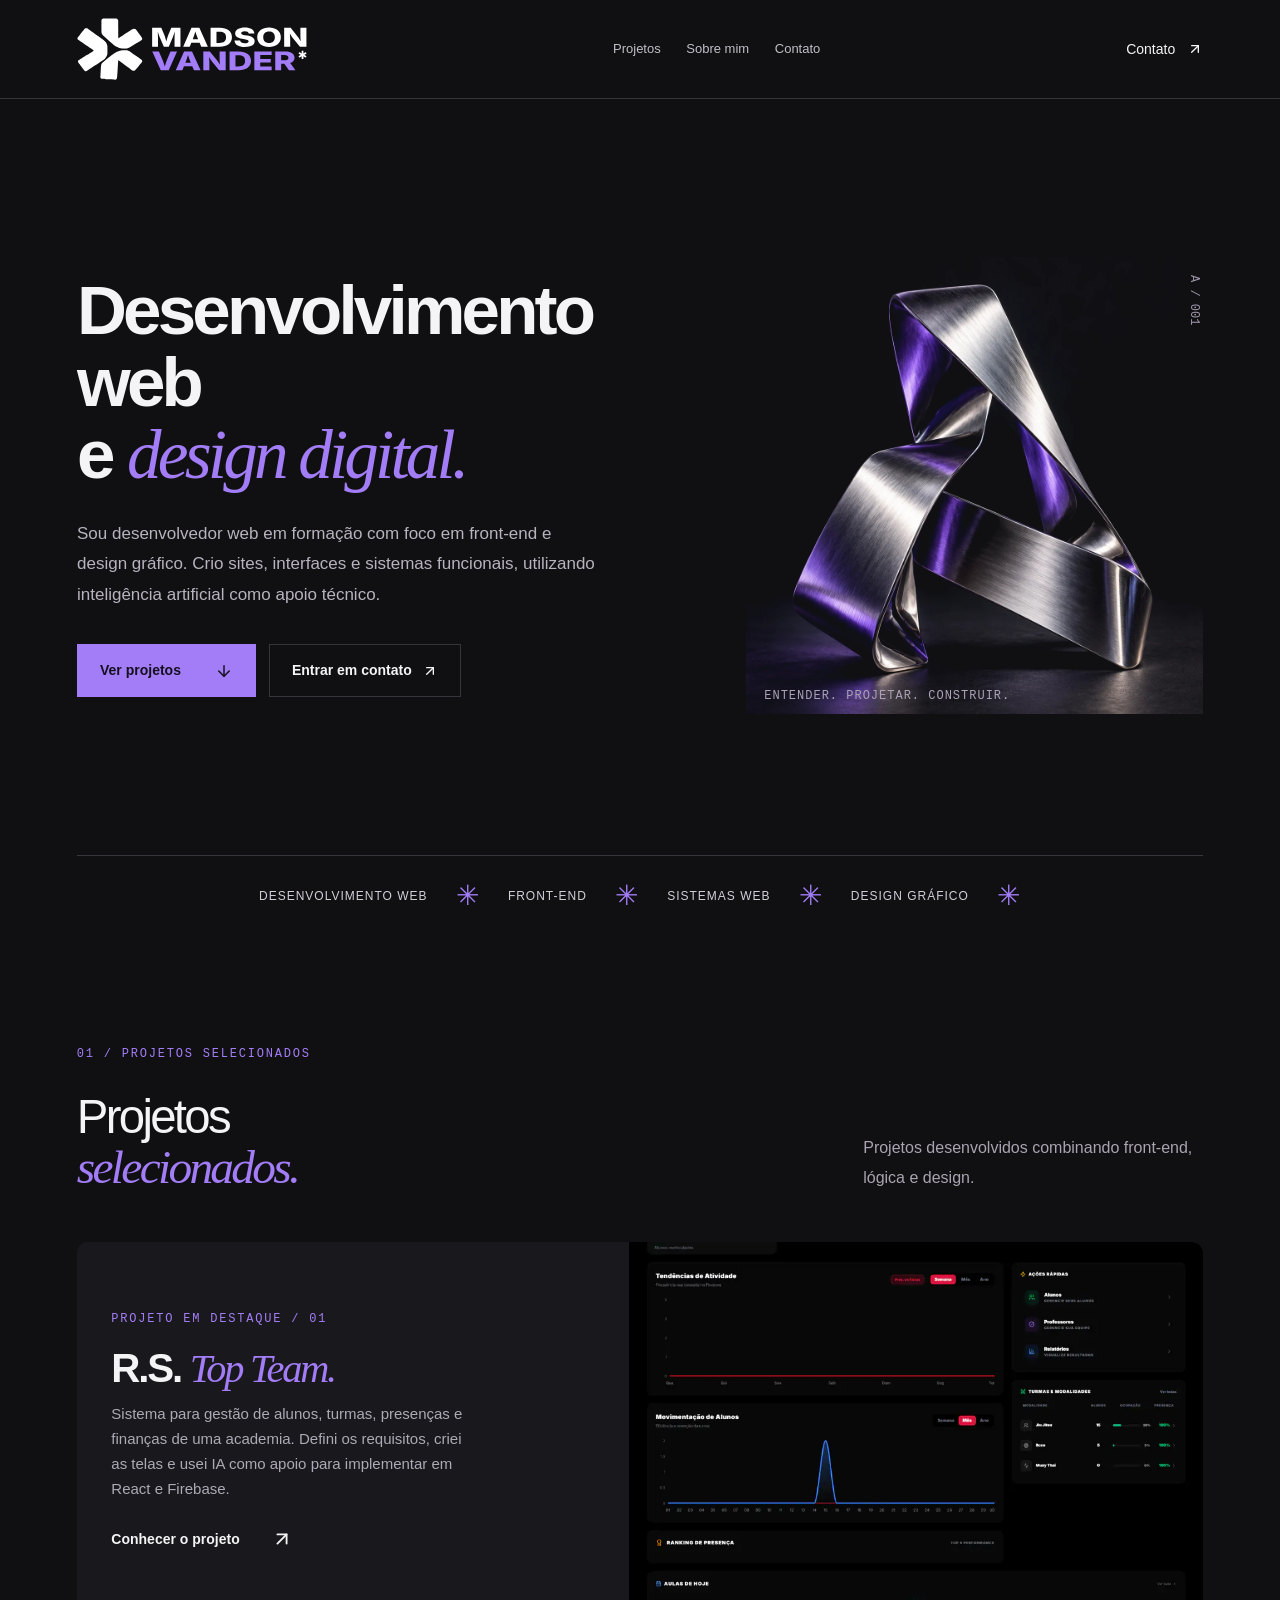
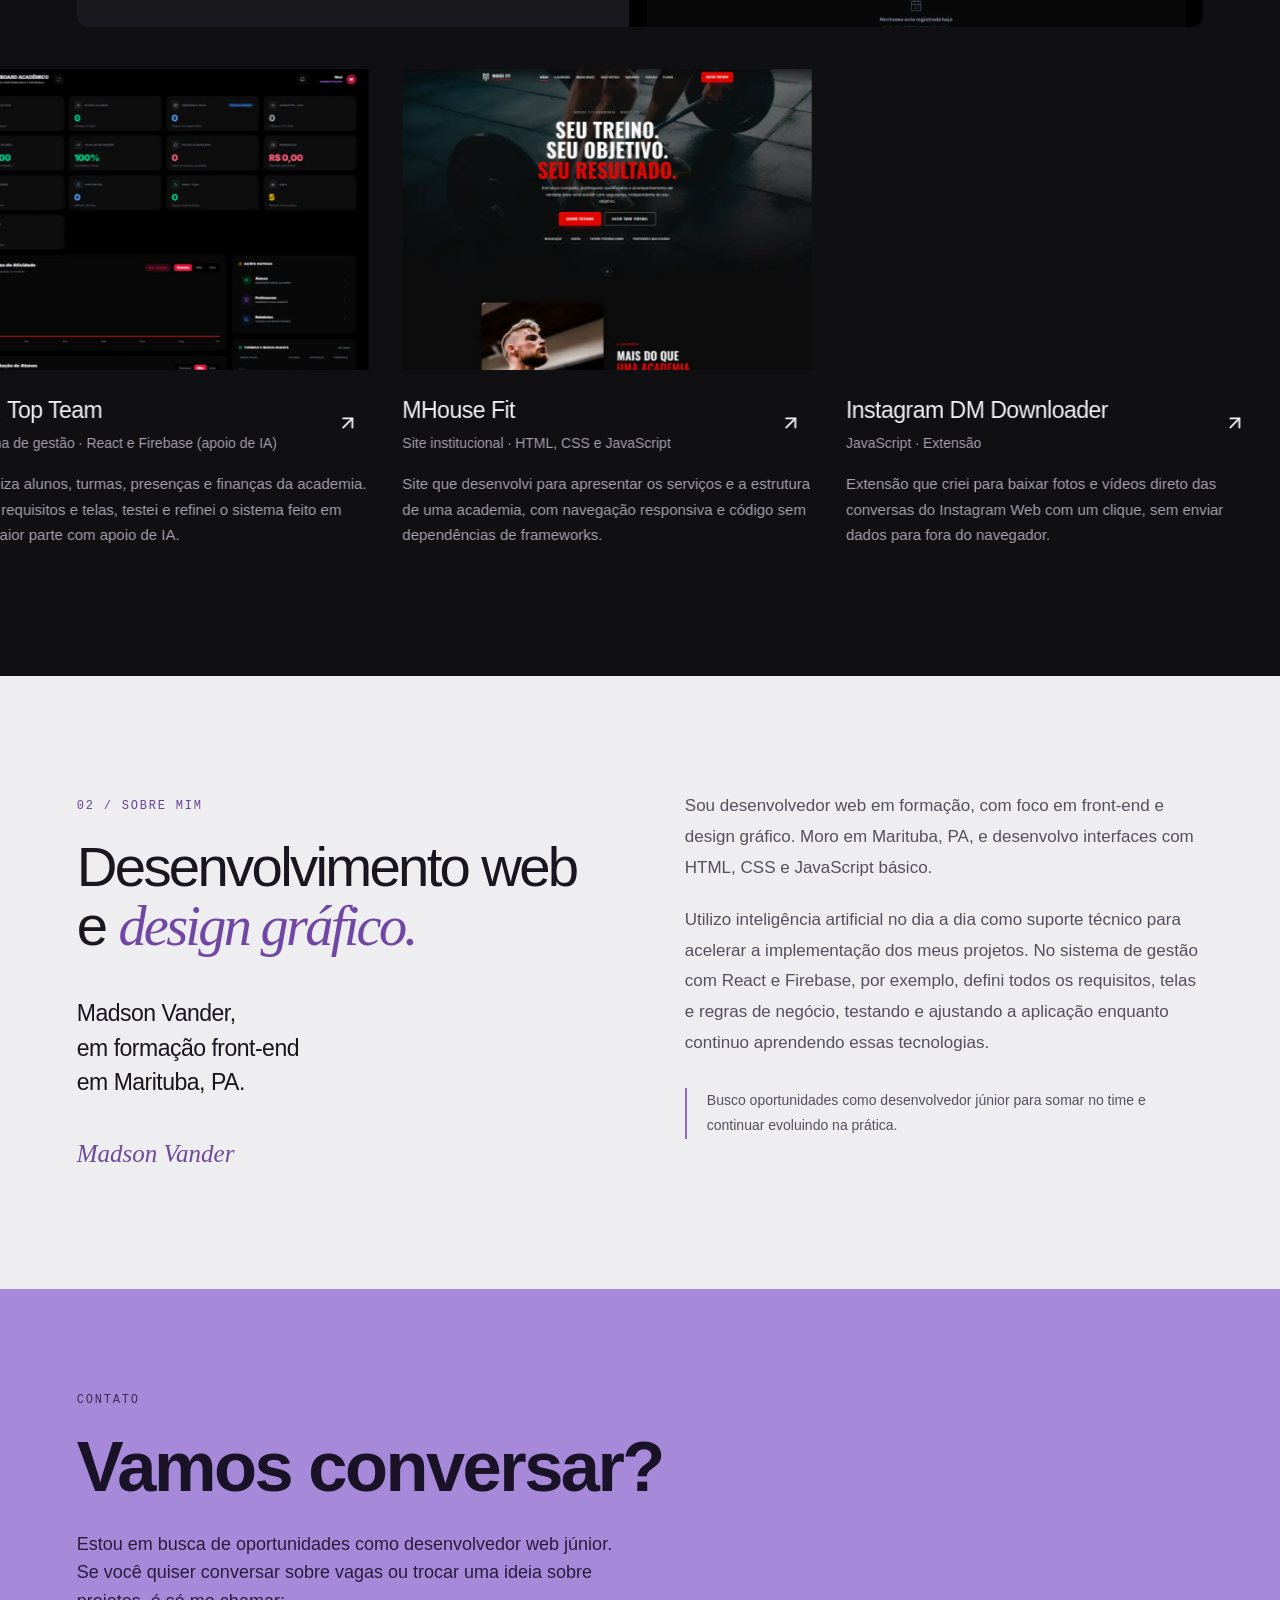
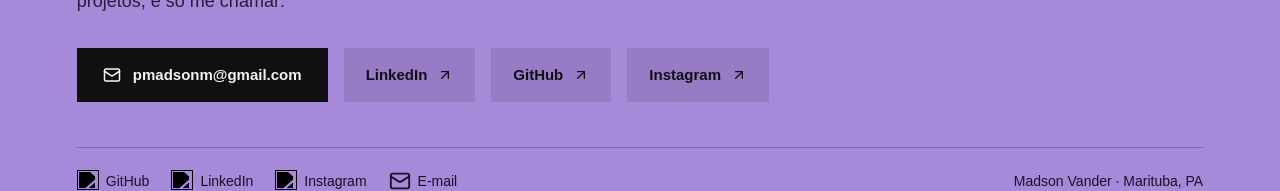
==== commit ee251989: "chore: atualiza dominio para maddev.pages.dev em todos os arquivos" ====
--- a/index.html
+++ b/index.html
@@ -1,4 +1,4 @@
-<!doctype html>
+﻿<!doctype html>
 <html lang="pt-BR">
 <head>
   <meta charset="UTF-8" />
@@ -8,21 +8,21 @@
   <meta name="description" content="Portfólio de projetos de desenvolvimento web e design de Madson Vander." />
   <meta name="author" content="Madson Vander" />
   <meta name="robots" content="index,follow,max-image-preview:large,max-snippet:-1,max-video-preview:-1" />
-  <link rel="canonical" href="https://www.avryum.com.br/" />
+  <link rel="canonical" href="https://maddev.pages.dev/" />
 
   <meta property="og:locale" content="pt_BR" />
   <meta property="og:site_name" content="Madson Vander" />
   <meta property="og:type" content="website" />
   <meta property="og:title" content="Madson Vander | Desenvolvedor Web Front-end" />
   <meta property="og:description" content="Portfólio de projetos de desenvolvimento web e design de Madson Vander." />
-  <meta property="og:url" content="https://www.avryum.com.br/" />
-  <meta property="og:image" content="https://www.avryum.com.br/imagens/hero-art.webp" />
+  <meta property="og:url" content="https://maddev.pages.dev/" />
+  <meta property="og:image" content="https://maddev.pages.dev/imagens/hero-art.webp" />
   <meta property="og:image:alt" content="Identidade visual de Madson Vander" />
 
   <meta name="twitter:card" content="summary_large_image" />
   <meta name="twitter:title" content="Madson Vander | Desenvolvedor Web Front-end" />
   <meta name="twitter:description" content="Portfólio de projetos de desenvolvimento web e design de Madson Vander." />
-  <meta name="twitter:image" content="https://www.avryum.com.br/imagens/hero-art.webp" />
+  <meta name="twitter:image" content="https://maddev.pages.dev/imagens/hero-art.webp" />
   <meta name="twitter:image:alt" content="Identidade visual de Madson Vander" />
 
   <link rel="icon" type="image/x-icon" href="imagens/favicon.ico" />
@@ -37,7 +37,7 @@
   "@graph": [
     {
       "@type": "Person",
-      "@id": "https://www.avryum.com.br/#madson",
+      "@id": "https://maddev.pages.dev/#madson",
       "name": "Madson Vander",
       "jobTitle": "Desenvolvedor Web Front-end",
       "address": {
@@ -55,28 +55,28 @@
     },
     {
       "@type": "WebSite",
-      "@id": "https://www.avryum.com.br/#website",
-      "url": "https://www.avryum.com.br/",
+      "@id": "https://maddev.pages.dev/#website",
+      "url": "https://maddev.pages.dev/",
       "name": "Madson Vander",
       "inLanguage": "pt-BR",
       "description": "Portfólio de projetos de desenvolvimento web e design de Madson Vander."
     },
     {
       "@type": "WebPage",
-      "@id": "https://www.avryum.com.br/#webpage",
-      "url": "https://www.avryum.com.br/",
+      "@id": "https://maddev.pages.dev/#webpage",
+      "url": "https://maddev.pages.dev/",
       "name": "Madson Vander | Desenvolvedor Web Front-end",
       "description": "Portfólio de projetos de desenvolvimento web e design de Madson Vander.",
       "inLanguage": "pt-BR",
       "isPartOf": {
-        "@id": "https://www.avryum.com.br/#website"
+        "@id": "https://maddev.pages.dev/#website"
       },
       "about": {
-        "@id": "https://www.avryum.com.br/#madson"
+        "@id": "https://maddev.pages.dev/#madson"
       },
       "primaryImageOfPage": {
         "@type": "ImageObject",
-        "url": "https://www.avryum.com.br/imagens/hero-art.webp"
+        "url": "https://maddev.pages.dev/imagens/hero-art.webp"
       }
     }
   ]
